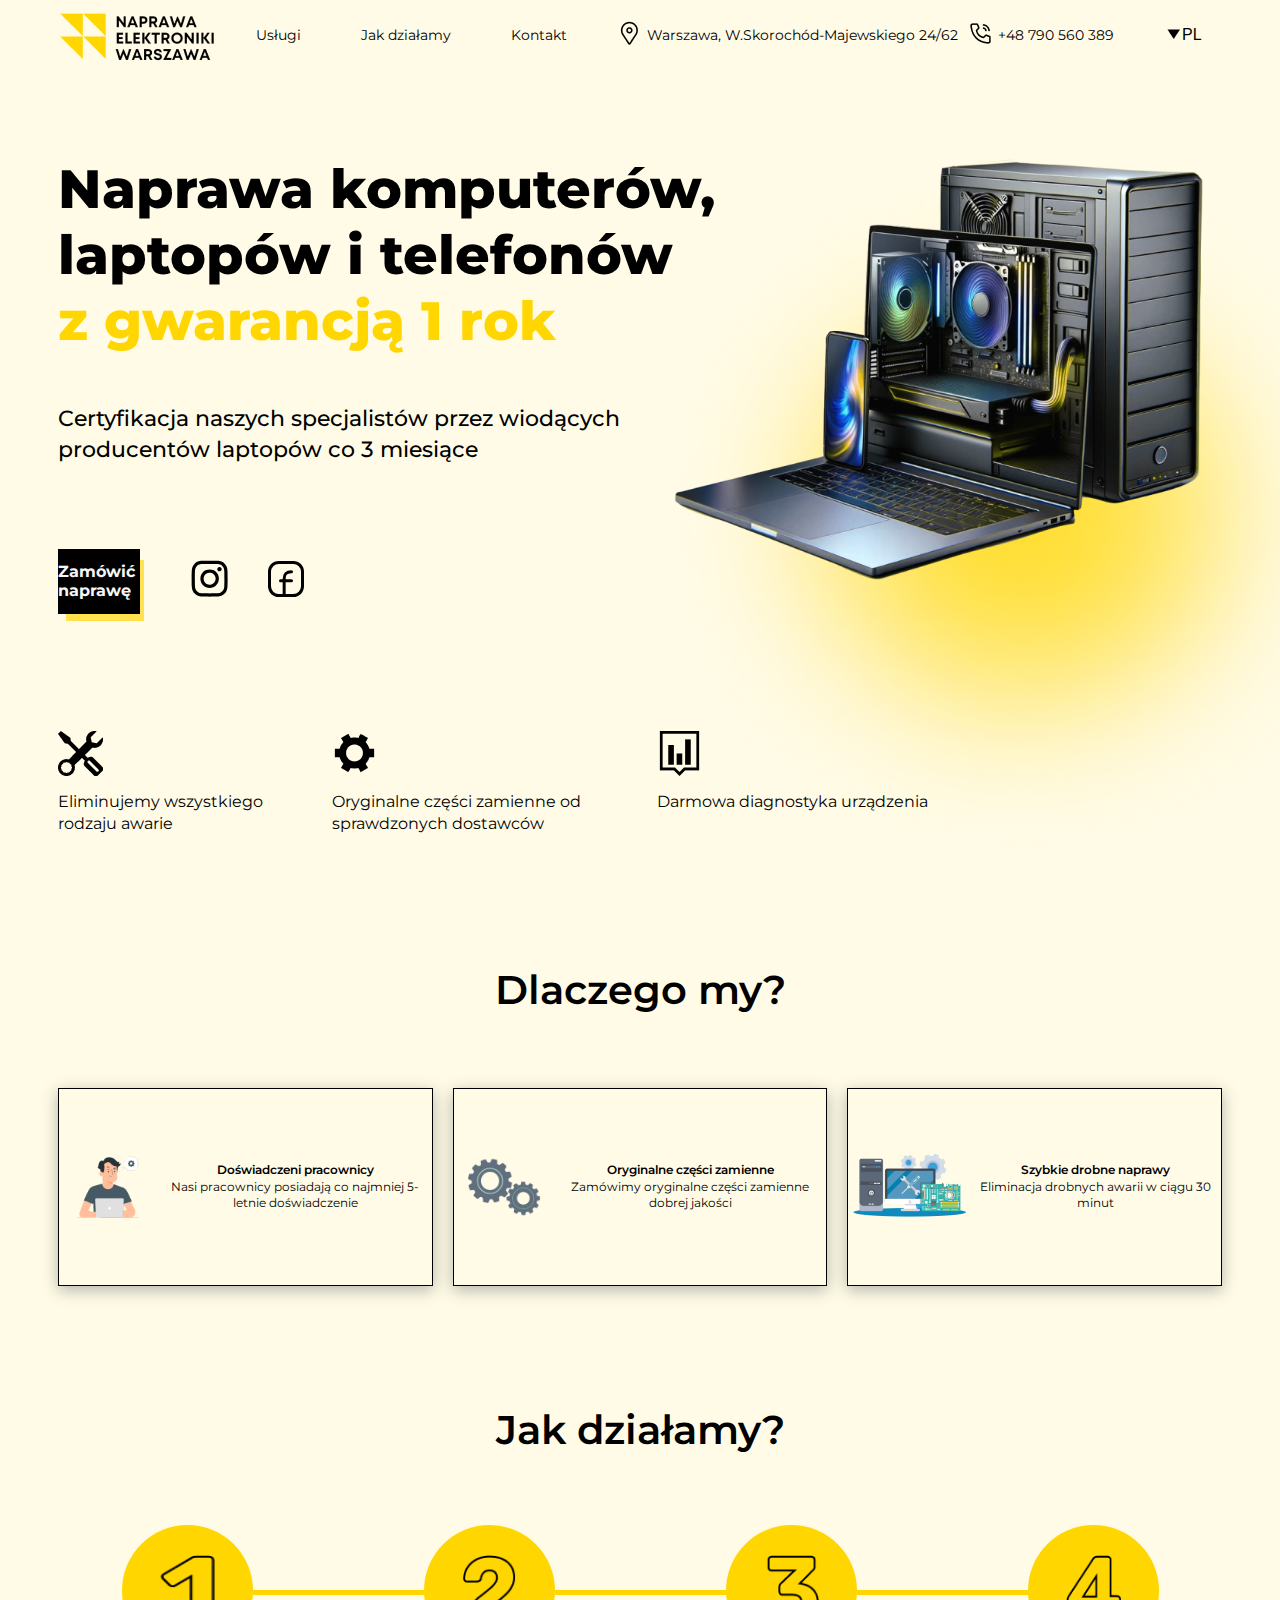
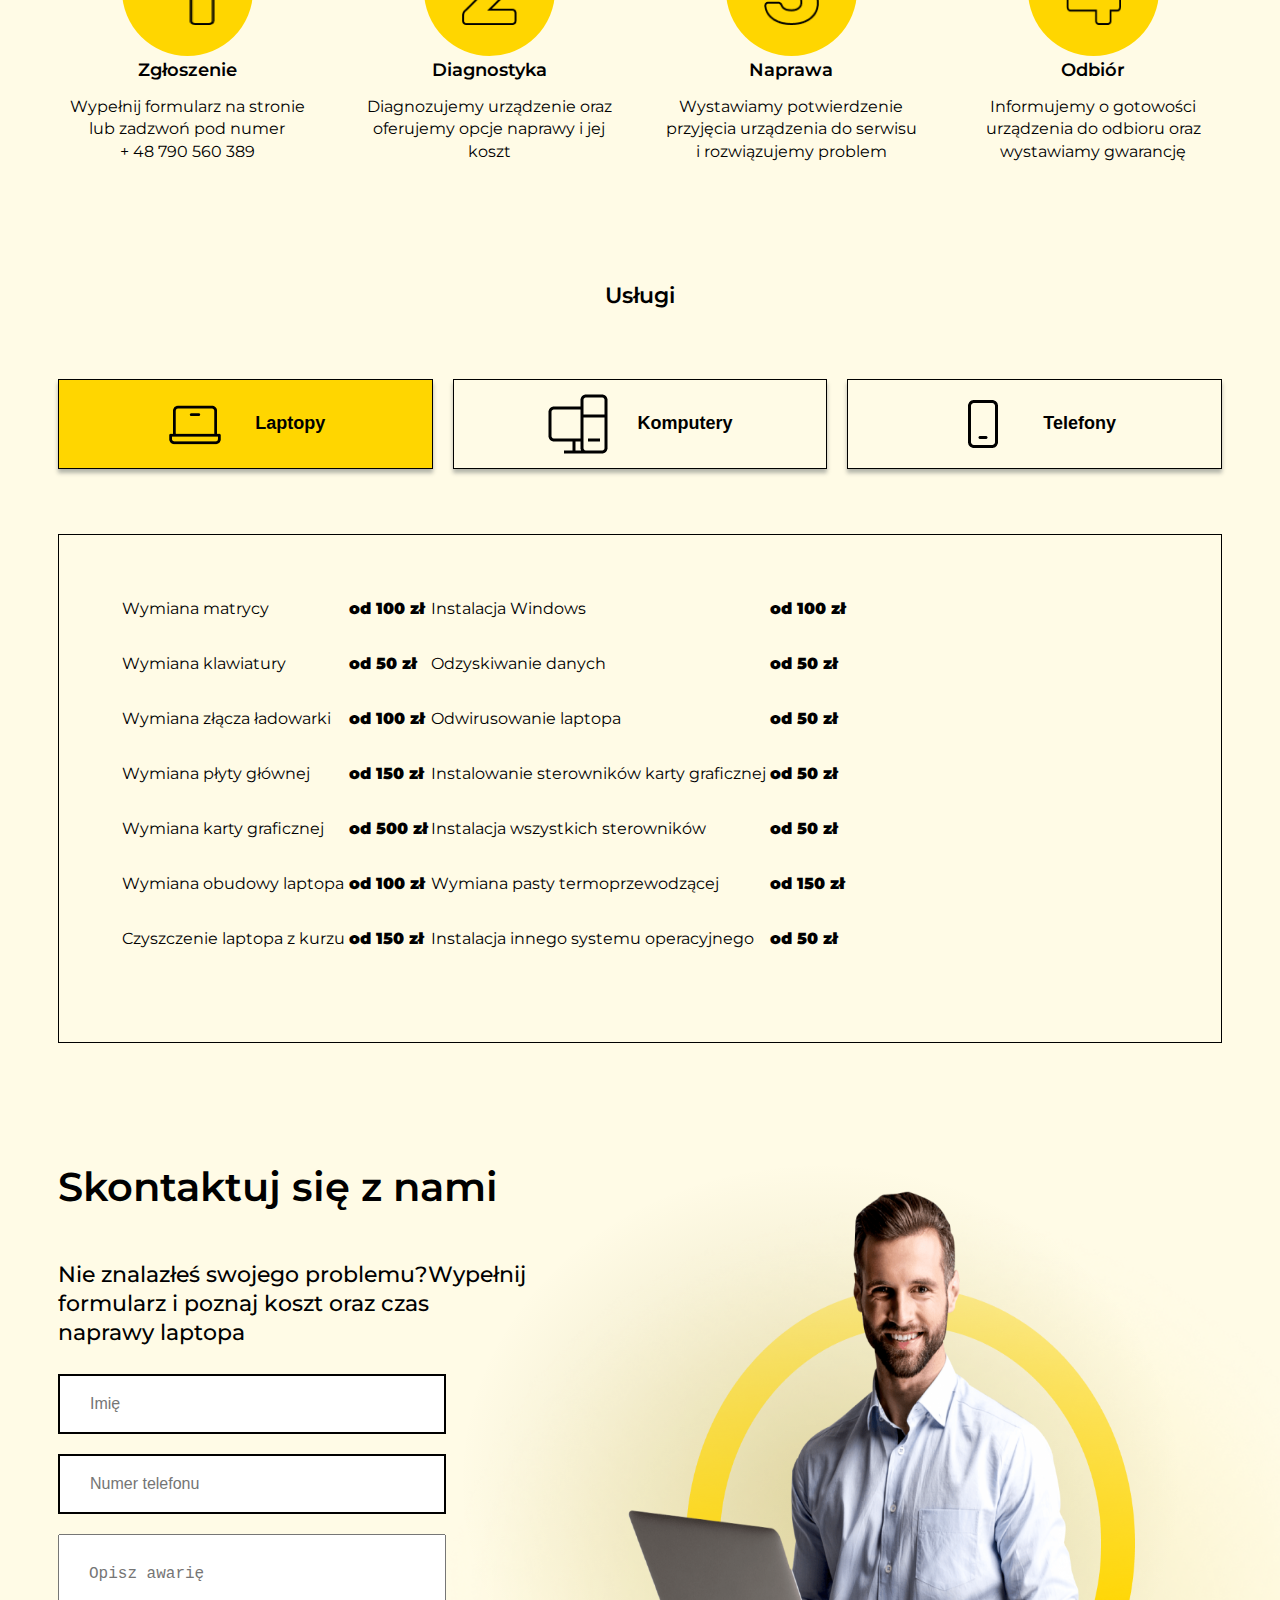
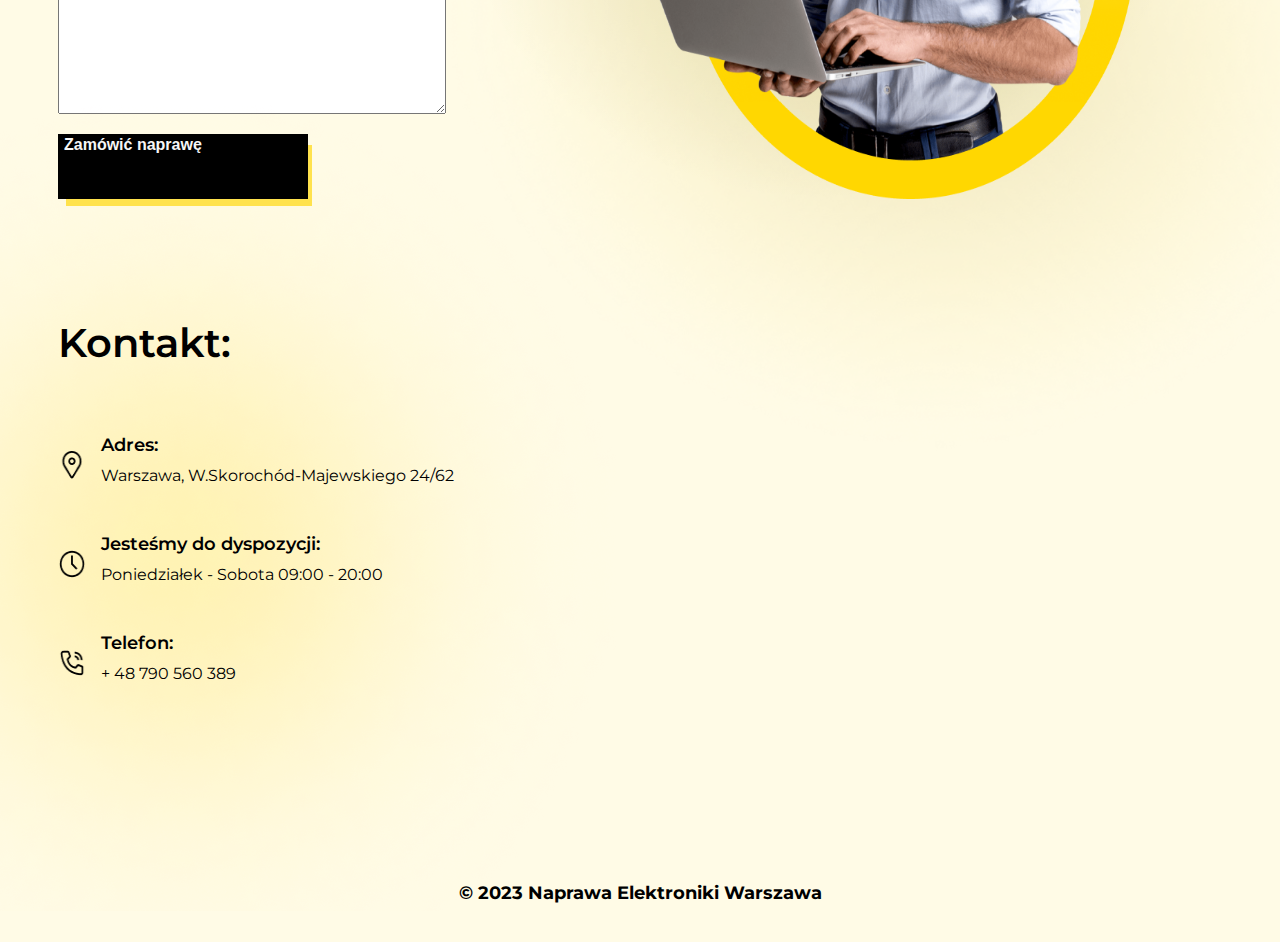
==== index.html @ 68868052 "Update" ====
<!DOCTYPE html>
<html lang="pl-PL">
  <head>
    <meta charset="UTF-8" />
    <meta http-equiv="X-UA-Compatible" content="IE=edge" />
    <meta name="viewport" content="width=device-width, initial-scale=1.0" />
    <title>Warsaw service</title>

    <link rel="preconnect" href="https://fonts.googleapis.com" />
    <link rel="preconnect" href="https://fonts.gstatic.com" crossorigin />
    <link
      href="https://fonts.googleapis.com/css2?family=Montserrat:wght@400;500;600;800&display=swap"
      rel="stylesheet"
    />

    <link
      rel="stylesheet"
      href="https://cdnjs.cloudflare.com/ajax/libs/modern-normalize/1.1.0/modern-normalize.min.css"
      integrity="sha512-wpPYUAdjBVSE4KJnH1VR1HeZfpl1ub8YT/NKx4PuQ5NmX2tKuGu6U/JRp5y+Y8XG2tV+wKQpNHVUX03MfMFn9Q=="
      crossorigin="anonymous"
      referrerpolicy="no-referrer"
    />

    <link rel="stylesheet" href="./css/main.min.css" />
  </head>
  <body class="body">
    <header class="header">
      <div class="container">
        <div class="logo">
          <img class="logo_img" src="./images/logo/logo.png" alt="Logo firmy" />
        </div>

        <nav class="menu visually-hidden">
          <ul class="nav-list">
            <li class="nav-list__item" href="#services">Usługi</li>
            <li class="nav-list__item">
              <a class="nav-lis__id nav-list__item" href="#openned"
                >Jak działamy</a
              >
            </li>
            <li class="nav-list__item">
              <a class="nav-lis__id nav-list__item" href="#openned">Kontakt</a>
            </li>
          </ul>
        </nav>
        <ul class="nav-list nav-list__gap visually-hidden">
          <li class="nav-list__item">
            <a
              class="nav-list__link"
              href="https://www.google.com/maps?q=Warszawa, W.Skorochód-Majewskiego 24/62"
              class="item-link"
              target="_blank"
            >
              <img
                class="nav-list__img"
                src="./images/images-header/icon-location.png"
                alt="Zdjęcie lokalizacji"
              />Warszawa, W.Skorochód-Majewskiego 24/62</a
            >
          </li>
          <li class="nav-list__item">
            <a
              class="nav-list__link"
              href="tel:+48 790 560 389"
              class="item-link"
            >
              <img
                class="nav-list__img"
                src="./images/images-header/icon-phone.png"
                alt="Zdjęcie wywołania"
              />+48 790 560 389</a
            >
          </li>
        </ul>
        <div class="dropdown">
          <button class="dropbtn" aria-haspopup="true" aria-expanded="false">
            <img
              class="dropbtn__arrow"
              src="./images/images-header/arrow-language-icon.png"
              alt="Strzałka dla języków"
            />
            PL
          </button>
          <div class="dropdown-content" aria-labelledby="dropbtn">
            <a
              class="dropdown-content__link"
              href="./index.html"
              hreflang="ru-RU"
              title="Zobacz wersję polską"
              >PL</a
            >

            <a
              class="dropdown-content__link"
              href="./englishLanguage.html"
              hreflang="en-US"
              title="View the English version"
              >ENG</a
            >

            <a
              class="dropdown-content__link"
              href="./ukrainianLanguage.html"
              hreflang="uk-UA"
              title="Переглянути українську версію"
              >UKR</a
            >

            <a
              class="dropdown-content__link"
              href="./russianLanguage.html"
              hreflang="ru-RU"
              title="Посмотреть русскую версию"
              >RU</a
            >
          </div>
        </div>
        <div class="burger-menu">
          <svg
            class="burger-menu__svg"
            width="22.5"
            height="20"
            viewBox="0 0 22.5 20"
            xmlns="http://www.w3.org/2000/svg"
          >
            <path
              d="M3 13h18c0.552 0 1-0.448 1-1s-0.448-1-1-1h-18c-0.552 0-1 0.448-1 1s0.448 1 1 1zM3 7h18c0.552 0 1-0.448 1-1s-0.448-1-1-1h-18c-0.552 0-1 0.448-1 1s0.448 1 1 1zM3 19h18c0.552 0 1-0.448 1-1s-0.448-1-1-1h-18c-0.552 0-1 0.448-1 1s0.448 1 1 1z"
            ></path>
          </svg>
          <div class="burger-menu__content visually-hidden">
            <ul class="burger-menu__list">
              <li class="burger-menu__item">
                <a class="burger-menu__link" href="#services">Usługi</a>
              </li>
              <li class="burger-menu__item">
                <a class="burger-menu__link" href="#openned">Jak działamy</a>
              </li>
              <li class="burger-menu__item">
                <a class="burger-menu__link" href="#openned">Kontakt</a>
              </li>
            </ul>
          </div>
        </div>
      </div>
    </header>

    <main class="main">
      <section class="section general-information">
        <div class="container information">
          <div class="bcg-mobile">
            <img
              src="./images/img-bck/yellow-mobile (2).png"
              alt="yellow block"
            />
          </div>
          <div class="title-lampot__bcg">
            <img
              class="title-lampot__img"
              src="./images/img-bck/finall-b.png"
              alt="Żółte tło"
            />
          </div>
          <div class="general__title calc">
            <h1 class="what-do-we-do">
              Naprawa komputerów, laptopów i telefonów
              <br />
              <span class="guarantee">z gwarancją 1 rok</span>
            </h1>
            <p class="our-specialists">
              Certyfikacja naszych specjalistów przez wiodących producentów
              laptopów co 3 miesiące
            </p>
            <div class="general__social">
              <a class="primary-btn primary__link">Zamówić naprawę</a>

              <ul class="social-media-list">
                <li class="social-media-list__item">
                  <a
                    href="https://www.instagram.com/naprawa_elektroniki_warszawa_/"
                    class="social-media__link"
                  >
                    <svg
                      class="social-svg__instagram"
                      width="54"
                      height="54"
                      viewBox="0 0 44 44"
                      xmlns="http://www.w3.org/2000/svg"
                    >
                      <path
                        d="M9.953 1.421c1.564-0.072 2.063-0.088 6.047-0.088s4.483 0.017 6.045 0.088c1.563 0.071 2.629 0.32 3.563 0.681 0.977 0.369 1.864 0.947 2.597 1.693 0.747 0.732 1.323 1.617 1.691 2.596 0.363 0.933 0.611 2 0.683 3.56 0.072 1.567 0.088 2.065 0.088 6.048 0 3.984-0.017 4.483-0.088 6.047-0.071 1.56-0.32 2.627-0.683 3.56-0.368 0.979-0.945 1.866-1.691 2.599-0.733 0.747-1.62 1.323-2.597 1.691-0.933 0.363-2 0.611-3.56 0.683-1.565 0.072-2.064 0.088-6.048 0.088s-4.483-0.017-6.047-0.088c-1.56-0.071-2.627-0.32-3.56-0.683-0.979-0.368-1.866-0.945-2.599-1.691-0.746-0.732-1.324-1.619-1.692-2.597-0.361-0.933-0.609-2-0.681-3.56-0.072-1.567-0.088-2.065-0.088-6.048 0-3.984 0.017-4.483 0.088-6.045s0.32-2.629 0.681-3.563c0.369-0.979 0.947-1.865 1.693-2.597 0.732-0.746 1.618-1.323 2.596-1.692 0.933-0.361 2-0.609 3.56-0.681h0.001zM21.927 4.061c-1.547-0.071-2.011-0.085-5.927-0.085s-4.38 0.015-5.927 0.085c-1.431 0.065-2.207 0.304-2.724 0.505-0.684 0.267-1.173 0.583-1.687 1.096-0.487 0.473-0.861 1.050-1.096 1.687-0.201 0.517-0.44 1.293-0.505 2.724-0.071 1.547-0.085 2.011-0.085 5.927s0.015 4.38 0.085 5.927c0.065 1.431 0.304 2.207 0.505 2.724 0.235 0.636 0.609 1.213 1.096 1.687 0.473 0.487 1.051 0.861 1.687 1.096 0.517 0.201 1.293 0.44 2.724 0.505 1.547 0.071 2.009 0.085 5.927 0.085s4.38-0.015 5.927-0.085c1.431-0.065 2.207-0.304 2.724-0.505 0.684-0.267 1.173-0.583 1.687-1.096 0.487-0.473 0.861-1.051 1.096-1.687 0.201-0.517 0.44-1.293 0.505-2.724 0.071-1.547 0.085-2.011 0.085-5.927s-0.015-4.38-0.085-5.927c-0.065-1.431-0.304-2.207-0.505-2.724-0.267-0.684-0.583-1.173-1.096-1.687-0.473-0.487-1.050-0.861-1.687-1.096-0.517-0.201-1.293-0.44-2.724-0.505zM14.127 20.521c1.046 0.436 2.211 0.494 3.296 0.166s2.022-1.022 2.652-1.965c0.63-0.942 0.913-2.074 0.801-3.202s-0.612-2.181-1.415-2.981c-0.512-0.511-1.13-0.903-1.812-1.146s-1.408-0.333-2.128-0.262c-0.72 0.071-1.415 0.301-2.036 0.673s-1.151 0.877-1.553 1.478c-0.402 0.601-0.666 1.285-0.772 2s-0.052 1.446 0.157 2.138c0.21 0.692 0.571 1.329 1.056 1.866s1.084 0.958 1.752 1.235zM10.669 10.669c0.7-0.7 1.531-1.255 2.446-1.634s1.895-0.574 2.885-0.574 1.97 0.195 2.885 0.574c0.915 0.379 1.746 0.934 2.446 1.634s1.255 1.531 1.634 2.446 0.574 1.895 0.574 2.885c0 0.99-0.195 1.97-0.574 2.885s-0.934 1.746-1.634 2.446c-1.414 1.414-3.331 2.208-5.331 2.208s-3.917-0.794-5.331-2.208c-1.414-1.414-2.208-3.331-2.208-5.331s0.794-3.917 2.208-5.331zM25.211 9.584c0.173-0.164 0.312-0.36 0.408-0.579s0.147-0.454 0.151-0.692c0.004-0.238-0.041-0.475-0.131-0.696s-0.223-0.422-0.391-0.59c-0.169-0.169-0.369-0.302-0.59-0.391s-0.458-0.134-0.696-0.131c-0.238 0.003-0.474 0.055-0.692 0.151s-0.415 0.235-0.579 0.408c-0.318 0.337-0.492 0.785-0.486 1.249s0.194 0.907 0.522 1.234c0.328 0.328 0.771 0.515 1.235 0.522s0.912-0.168 1.249-0.486z"
                      ></path>
                    </svg>
                  </a>
                </li>

                <li class="social-media-list__item">
                  <a
                    href="https://www.facebook.com/newarszawa/"
                    class="social-media__link"
                  >
                    <svg
                      class="social__svg"
                      width="44"
                      height="44"
                      viewBox="0 0 44 44"
                      fill="none"
                      xmlns="http://www.w3.org/2000/svg"
                    >
                      <path
                        d="M38.5 14.6667V29.3333C38.5 31.7645 37.5342 34.0961 35.8151 35.8151C34.0961 37.5342 31.7645 38.5 29.3333 38.5H14.6667C12.2355 38.5 9.90394 37.5342 8.18485 35.8151C6.46577 34.0961 5.5 31.7645 5.5 29.3333V14.6667C5.5 12.2355 6.46577 9.90394 8.18485 8.18485C9.90394 6.46577 12.2355 5.5 14.6667 5.5H29.3333C31.7645 5.5 34.0961 6.46577 35.8151 8.18485C37.5342 9.90394 38.5 12.2355 38.5 14.6667Z"
                        stroke="black"
                        stroke-width="3"
                        stroke-linecap="round"
                        stroke-linejoin="round"
                      />
                      <path
                        d="M20.1667 38.5V22C20.1667 17.9887 21.0833 14.6667 27.5 14.6667M16.5 23.8333H27.5"
                        stroke="black"
                        stroke-width="3"
                        stroke-linecap="round"
                        stroke-linejoin="round"
                      />
                    </svg>
                  </a>
                </li>
              </ul>
            </div>
          </div>
          <div class="title-mobile">
            <img
              class="title-laptop__mobile"
              src="./images/img-bck/nout-mobile.png"
              alt="Laptop na stronie głównej"
            />
          </div>
          <div class="title-laptop calc">
            <div class="title-laptop__img">
              <img
                class="title-laptop"
                src="./images/img-bck/nout_final.png"
                alt="Laptop na stronie głównej"
              />
            </div>
          </div>
        </div>
      </section>

      <section class="section">
        <div class="info info-mobile container">
          <ul class="info__list">
            <li class="info__item">
              <div>
                <img
                  class="info__img"
                  src="./images/img-data/location .png"
                  alt="Zdjęcie punktu lokalizacji"
                />
              </div>
              <div class="info__item__margin">
                <h3 class="info__title">Adres:</h3>
                <p class="info__text">
                  Warszawa, W.Skorochód-Majewskiego 24/62
                </p>
              </div>
            </li>
            <li class="info__item">
              <div>
                <img
                  class="info__img"
                  src="./images/img-data/time-icon.png"
                  alt="Obraz godzin"
                />
              </div>
              <div class="info__item__margin">
                <h3 class="info__title">Jesteśmy do dyspozycji:</h3>
                <p class="info__text">Poniedziałek - Sobota 09:00 - 20:00</p>
              </div>
            </li>
            <li class="info__item">
              <div>
                <img
                  class="info__img"
                  src="./images/img-data/phone .png"
                  alt="Zdjęcie połączenia"
                />
              </div>
              <div class="info__item__margin">
                <h3 class="info__title">Telefon:</h3>
                <p class="info__text">+ 48 790 560 389</p>
              </div>
            </li>
          </ul>
        </div>
      </section>

      <section class="section">
        <div class="container">
          <ul class="that-we-provide" id="services">
            <li
              class="that-we-provide__list that-we-provide__list_margin that-we-provide__list_mb"
            >
              <img
                class="that-we-provide__img"
                src="./images/benefits/bi_tools.png"
                alt="Картинка ремонта"
              />
              Eliminujemy wszystkiego rodzaju awarie
            </li>
            <li class="that-we-provide__list that-we-provide__list_mb">
              <img
                class="that-we-provide__img"
                src="./images/benefits/ep_tools.png"
                alt="Zdjęcie przekładni"
              />
              Oryginalne części zamienne od sprawdzonych dostawców
            </li>
            <li class="that-we-provide__list">
              <img
                class="that-we-provide__img"
                src="./images/benefits/diagnosis-icon.png"
                alt="Obraz diagnostyczny"
              />
              Darmowa diagnostyka urządzenia
            </li>
          </ul>
        </div>
      </section>

      <section class="features section">
        <div class="container features-box">
          <h2 class="features__title">Dlaczego my?</h2>
          <ul class="features-list">
            <li class="features-list__item">
              <img
                src="./images/features/man-icon.png"
                alt="Doświadczeni pracownicy"
                class="features-list__img"
              />
              <div>
                <h3 class="features-list__title">Doświadczeni pracownicy</h3>
                <p class="features-list__text">
                  Nasi pracownicy posiadają co najmniej 5-letnie doświadczenie
                </p>
              </div>
            </li>
            <li class="features-list__item">
              <img
                src="./images/features/detail.png"
                alt="Oryginalne części zamienne"
                class="features-list__img"
              />
              <div>
                <h3 class="features-list__title">Oryginalne części zamienne</h3>
                <p class="features-list__text">
                  Zamówimy oryginalne części zamienne dobrej jakości
                </p>
              </div>
            </li>
            <li class="features-list__item">
              <img
                src="./images/features/computer.png"
                alt="Szybkie drobne naprawy"
                class="features-list__img features-list__item_upgrade"
              />
              <div>
                <h3 class="features-list__title">Szybkie drobne naprawy</h3>
                <p class="features-list__text">
                  Eliminacja drobnych awarii w ciągu 30 minut
                </p>
              </div>
            </li>
          </ul>
        </div>
      </section>

      <section class="how-we-work section">
        <div class="container how-we-work_width">
          <h2 class="how-we-work__job">Jak działamy?</h2>
          <ul class="how-we-work__list">
            <li class="how-we-work__item">
              <div class="circle">
                <img
                  class="circle__number"
                  src="./images/processChain/1.png"
                  alt="Numer jeden"
                />
                <div class="bar"></div>
              </div>
              <div class="how-we-work__information">
                <h3 class="how-we-work__title">Zgłoszenie</h3>
                <p class="how-we-work__text">
                  Wypełnij formularz na stronie lub zadzwoń pod numer
                  <br />+ 48 790 560 389
                </p>
              </div>
            </li>
            <li class="how-we-work__item">
              <div class="circle">
                <img
                  class="circle__number"
                  src="./images/processChain/2.png"
                  alt="Numer dwa"
                />
                <div class="bar"></div>
              </div>
              <div class="how-we-work__information">
                <h3 class="how-we-work__title">Diagnostyka</h3>
                <p class="how-we-work__text">
                  Diagnozujemy urządzenie oraz oferujemy opcje naprawy i jej
                  koszt
                </p>
              </div>
            </li>
            <li class="how-we-work__item">
              <div class="circle">
                <img
                  class="circle__number"
                  src="./images/processChain/3.png"
                  alt="Numer trzy"
                />
                <div class="bar"></div>
              </div>
              <div class="how-we-work__information">
                <h3 class="how-we-work__title">Naprawa</h3>
                <p class="how-we-work__text">
                  Wystawiamy potwierdzenie przyjęcia urządzenia do serwisu i
                  rozwiązujemy problem
                </p>
              </div>
            </li>
            <li class="how-we-work__item">
              <div class="circle">
                <img
                  class="circle__number"
                  src="./images/processChain/4.png"
                  alt="Numer cztery"
                />
              </div>

              <div class="how-we-work__information">
                <h3 class="how-we-work__title">Odbiór</h3>
                <p class="how-we-work__text">
                  Informujemy o gotowości urządzenia do odbioru oraz wystawiamy
                  gwarancję
                </p>
              </div>
            </li>
          </ul>
        </div>
      </section>

      <section class="price-list section">
        <div class="container shadow">
          <h2 class="price__title">Usługi</h2>
          <div class="button__list" id="button">
            <button
              class="price__btn price__btn_boxShadow"
              data-category="laptop"
            >
              <img
                class="btn__img"
                src="./images/price-img/laptop-icon.png"
                alt="Laptop"
              />
              Laptopy
            </button>
            <button
              class="price__btn price__btn_boxShadow"
              data-category="computer"
            >
              <img
                class="btn__img"
                src="./images/price-img/computer-icon.png"
                alt="Komputer"
              />
              Komputery
            </button>
            <button
              class="price__btn price__btn_boxShadow"
              data-category="phone"
            >
              <img
                class="btn__img"
                src="./images/price-img/phone-icon.png"
                alt="Telefon"
              />
              Telefony
            </button>
          </div>

          <div class="laptop prices visually-hidden">
            <button class="mobile-btn">Laptopy</button>
            <table class="price__table">
              <tr class="price__list">
                <td class="price__item">Wymiana matrycy</td>
                <td class="price__item price__item_bold">od 100 zł</td>
                <td class="price__item">Instalacja Windows</td>
                <td class="price__item price__item_bold">od 100 zł</td>
              </tr>
              <tr class="price__list">
                <td class="price__item">Wymiana klawiatury</td>
                <td class="price__item price__item_bold">od 50 zł</td>
                <td class="price__item">Odzyskiwanie danych</td>
                <td class="price__item price__item_bold">od 50 zł</td>
              </tr>
              <tr class="price__list">
                <td class="price__item">Wymiana złącza ładowarki</td>
                <td class="price__item price__item_bold">od 100 zł</td>
                <td class="price__item">Odwirusowanie laptopa</td>
                <td class="price__item price__item_bold">od 50 zł</td>
              </tr>
              <tr class="price__list">
                <td class="price__item">Wymiana płyty głównej</td>
                <td class="price__item price__item_bold">od 150 zł</td>
                <td class="price__item">
                  Instalowanie sterowników karty graficznej
                </td>
                <td class="price__item price__item_bold">od 50 zł</td>
              </tr>
              <tr class="price__list">
                <td class="price__item">Wymiana karty graficznej</td>
                <td class="price__item price__item_bold">od 500 zł</td>
                <td class="price__item">Instalacja wszystkich sterowników</td>
                <td class="price__item price__item_bold">od 50 zł</td>
              </tr>
              <tr class="price__list">
                <td class="price__item">Wymiana obudowy laptopa</td>
                <td class="price__item price__item_bold">od 100 zł</td>
                <td class="price__item">Wymiana pasty termoprzewodzącej</td>
                <td class="price__item price__item_bold">od 150 zł</td>
              </tr>
              <tr class="price__list">
                <td class="price__item price__item_upgrade">
                  Czyszczenie laptopa z kurzu
                </td>
                <td class="price__item price__item_bold price__item_upgrade">
                  od 150 zł
                </td>
                <td class="price__item price__item_upgrade">
                  Instalacja innego systemu operacyjnego
                </td>
                <td class="price__item price__item_bold price__item_upgrade">
                  od 50 zł
                </td>
              </tr>
            </table>
            <!--  -->
            <table class="price-table__mobile">
              <tr class="price-list__mobile">
                <td class="price__item">Wymiana matrycy</td>
                <td class="price__item price__item_bold" colspan="2">
                  od 100 zł
                </td>
              </tr>
              <tr class="price-list__mobile">
                <td class="price__item">Instalacja Windows</td>
                <td class="price__item price__item_bold" colspan="2">
                  od 100 zł
                </td>
              </tr>
              <tr class="price-list__mobile">
                <td class="price__item">Wymiana klawiatury</td>
                <td class="price__item price__item_bold" colspan="2">
                  od 50 zł
                </td>
              </tr>
              <tr class="price-list__mobile">
                <td class="price__item">Odzyskiwanie danych</td>
                <td class="price__item price__item_bold" colspan="2">
                  od 50 zł
                </td>
              </tr>
              <tr class="price-list__mobile">
                <td class="price__item">Wymiana złącza ładowarki</td>
                <td class="price__item price__item_bold" colspan="2">
                  od 100 zł
                </td>
              </tr>
              <tr class="price-list__mobile">
                <td class="price__item">Odwirusowanie laptopa</td>
                <td class="price__item price__item_bold" colspan="2">
                  od 50 zł
                </td>
              </tr>
              <tr class="price-list__mobile">
                <td class="price__item">Wymiana płyty głównej</td>
                <td class="price__item price__item_bold" colspan="2">
                  od 150 zł
                </td>
              </tr>
              <tr class="price-list__mobile">
                <td class="price__item">
                  Instalowanie sterowników karty graficznej
                </td>
                <td class="price__item price__item_bold" colspan="2">
                  od 50 zł
                </td>
              </tr>
              <tr class="price-list__mobile">
                <td class="price__item">Wymiana karty graficznej</td>
                <td class="price__item price__item_bold" colspan="2">
                  od 500 zł
                </td>
              </tr>
              <tr class="price-list__mobile">
                <td class="price__item">Instalacja wszystkich sterowników</td>
                <td class="price__item price__item_bold" colspan="2">
                  od 50 zł
                </td>
              </tr>
              <tr class="price-list__mobile">
                <td class="price__item">Wymiana obudowy laptopa</td>
                <td class="price__item price__item_bold" colspan="2">
                  od 100 zł
                </td>
              </tr>
              <tr class="price-list__mobile">
                <td class="price__item price__item_upgrade">
                  Czyszczenie laptopa z kurzu
                </td>
                <td
                  class="price__item price__item_bold price__item_upgrade"
                  colspan="2"
                >
                  od 150 zł
                </td>
              </tr>
              <tr class="price-list__mobile">
                <td class="price__item price__item_upgrade">
                  Instalacja innego systemu operacyjnego
                </td>
                <td
                  class="price__item price__item_bold price__item_upgrade"
                  colspan="2"
                >
                  od 50 zł
                </td>
              </tr>
            </table>
          </div>

          <div class="computer prices visually-hidden">
            <button class="mobile-btn">Komputery</button>
            <table class="price__table">
              <tr class="price__list">
                <td class="price__item">Czyszczenie układu chłodzenia</td>
                <td class="price__item price__item_bold">od 200 zł</td>
                <td class="price__item">Wymiana napędu DVD</td>
                <td class="price__item price__item_bold">
                  od 150 zł + cena napędu
                </td>
              </tr>
              <tr class="price__list">
                <td class="price__item">
                  Instalacja systemu Windows <br />
                  i oprogramowania
                </td>
                <td class="price__item price__item_bold">od 150 zł</td>
                <td class="price__item">
                  Wymiana karty graficznej + <br />
                  konfiguracja + testy
                </td>
                <td class="price__item price__item_bold">
                  od 150 zł + cena karty graficznej
                </td>
              </tr>
              <tr class="price__list">
                <td class="price__item">
                  Odwirusowanie komputera stacjonarnego
                </td>
                <td class="price__item price__item_bold">od 50 zł</td>
                <td class="price__item">Wymiana zasilacza</td>
                <td class="price__item price__item_bold">
                  od 150 zł + cena zasilacza
                </td>
              </tr>
              <tr class="price__list">
                <td class="price__item">
                  Wymiana dysku twardego <br />
                  na nowy <br />
                  (HDD 1TB / SSD 240GB) <br />
                  + system + oprogramowanie + kopia danych
                </td>
                <td class="price__item price__item_bold">od 350 zł</td>
                <td class="price__item">
                  Wymiana płyty głównej <br />
                  (wliczone nowe <br />
                  pasty termoprzewodzące)
                </td>
                <td class="price__item price__item_bold">
                  od 200 zł + cena płyty głównej
                </td>
              </tr>
              <tr class="price__list">
                <td class="price__item price__item_upgrade">
                  Składanie komputerów stacjonarnych PC
                </td>
                <td class="price__item price__item_bold price__item_upgrade">
                  od 100 zł
                </td>
                <td class="price__item price__item_upgrade">
                  Wgranie/aktualizacja BIOSU <br />
                  programatorem
                </td>
                <td class="price__item price__item_bold price__item_upgrade">
                  od 150 zł
                </td>
              </tr>
            </table>

            <!--  -->

            <table class="price-table__mobile">
              <tr class="price-list__mobile">
                <td class="price__item">Czyszczenie układu chłodzenia</td>
                <td class="price__item price__item_bold">od 200 zł</td>
              </tr>
              <tr class="price-list__mobile">
                <td class="price__item">Wymiana napędu DVD</td>
                <td class="price__item price__item_bold">
                  od 150 zł + cena napędu
                </td>
              </tr>
              <tr class="price-list__mobile">
                <td class="price__item">
                  Instalacja systemu Windows <br />
                  i oprogramowania
                </td>
                <td class="price__item price__item_bold">od 150 zł</td>
              </tr>
              <tr class="price-list__mobile">
                <td class="price__item">
                  Wymiana karty graficznej + <br />
                  konfiguracja + testy
                </td>
                <td class="price__item price__item_bold">
                  od 150 zł + cena karty graficznej
                </td>
              </tr>
              <tr class="price-list__mobile">
                <td class="price__item">
                  Odwirusowanie komputera stacjonarnego
                </td>
                <td class="price__item price__item_bold">od 50 zł</td>
              </tr>
              <tr class="price-list__mobile">
                <td class="price__item">Wymiana zasilacza</td>
                <td class="price__item price__item_bold">
                  od 150 zł + cena zasilacza
                </td>
              </tr>
              <tr class="price-list__mobile">
                <td class="price__item">
                  Wymiana dysku twardego <br />
                  на новий <br />
                  (HDD 1TB / SSD 240GB) <br />
                  + система + програмне забезпечення + резервне копіювання даних
                </td>
                <td class="price__item price__item_bold">od 350 zł</td>
              </tr>
              <tr class="price-list__mobile">
                <td class="price__item">
                  Wymiana плати головної <br />
                  (включено нова <br />
                  паста термопровідна)
                </td>
                <td class="price__item price__item_bold">
                  od 200 zł + cena плати головної
                </td>
              </tr>
              <tr class="price-list__mobile">
                <td class="price__item price__item_upgrade">
                  Складання комп'ютерів стаціонарних PC
                </td>
                <td class="price__item price__item_bold price__item_upgrade">
                  od 100 zł
                </td>
              </tr>
              <tr class="price-list__mobile">
                <td class="price__item price__item_upgrade">
                  Завантаження / оновлення BIOS <br />
                  програматором
                </td>
                <td class="price__item price__item_bold price__item_upgrade">
                  od 150 zł
                </td>
              </tr>
            </table>
          </div>

          <div class="phone prices visually-hidden">
            <button class="mobile-btn">Telefony</button>
            <table class="phone-price__table">
              <tr class="price__list">
                <td class="price__item">Naprawa oprogramowania w telefonie</td>
                <td class="price__item price__item_bold">od 90 zł</td>
              </tr>
              <tr class="price__list">
                <td class="price__item">Naprawa telefonu po zalaniu</td>
                <td class="price__item price__item_bold">
                  od 150 zł + koszt części
                </td>
              </tr>
              <tr class="price__list">
                <td class="price__item">
                  Odzyskiwanie danych z zalanego telefonu
                </td>
                <td class="price__item price__item_bold">od 200 zł</td>
              </tr>
              <tr class="price__list">
                <td class="price__item">
                  Usunięcie blokady FRP „konto google” w telefonie
                </td>
                <td class="price__item price__item_bold">od 150 zł</td>
              </tr>
              <tr class="price__list">
                <td class="price__item">
                  Wymiana złącza ładowania w telefonie
                </td>
                <td class="price__item price__item_bold">od 150 zł</td>
              </tr>
              <tr class="price__list">
                <td class="price__item price__item_upgrade">
                  Rozbity ekran w telefonie
                </td>
                <td class="price__item price__item_bold price__item_upgrade">
                  od 150 zł + cena wyświetlacza
                </td>
              </tr>
            </table>
          </div>

          <table class="price-table__mobile">
            <tr class="price-list__mobile">
              <td class="price__item">Naprawa oprogramowania w telefonie</td>
              <td class="price__item price__item_bold">od 90 zł</td>
            </tr>
            <tr class="price__list">
              <td class="price__item">Naprawa telefonu po zalaniu</td>
              <td class="price__item price__item_bold">
                od 150 zł + koszt części
              </td>
            </tr>
            <tr class="price__list">
              <td class="price__item">
                Odzyskiwanie danych z zalanego telefonu
              </td>
              <td class="price__item price__item_bold">od 200 zł</td>
            </tr>
            <tr class="price__list">
              <td class="price__item">
                Usunięcie blokady FRP „konto google” w telefonie
              </td>
              <td class="price__item price__item_bold">od 150 zł</td>
            </tr>
            <tr class="price__list">
              <td class="price__item">Wymiana złącza ładowania w telefonie</td>
              <td class="price__item price__item_bold">od 150 zł</td>
            </tr>
            <tr class="price__list">
              <td class="price__item price__item_upgrade">
                Rozbity ekran w telefonie
              </td>
              <td class="price__item price__item_bold price__item_upgrade">
                od 150 zł + cena wyświetlacza
              </td>
            </tr>
          </table>
        </div>
      </section>

      <section class="contsct-us section">
        <div class="container contacts">
          <div class="contacts-us-form" id="submit">
            <h2 class="contacts__title">Skontaktuj się z nami</h2>
            <p class="contacts__text">
              Nie znalazłeś swojego problemu?Wypełnij formularz i poznaj koszt
              oraz czas naprawy laptopa
            </p>
            <form
              id="myForm"
              class="form"
              action="https://formspree.io/f/xyyqqkdd"
              method="POST"
            >
              <input
                class="form__size"
                type="text"
                id="name"
                name="name"
                placeholder="Imię"
                required
              />
              <input
                class="form__size"
                type="text"
                id="phone"
                name="phone"
                placeholder="Numer telefonu"
                required
              />
              <textarea
                class="form__size_textarea"
                id="description"
                name="description"
                placeholder="Opisz awarię"
                required
              ></textarea>
              <button class="primary-btn primary-btn_upgrade" type="submit">
                Zamówić naprawę
              </button>
            </form>
          </div>
          <div class="image-container">
            <img
              class="image__bcg"
              src="./images/img-bck/eclipse.png"
              alt="Żółte tło"
            />
            <img
              class="image__people"
              src="./images/img-contacts/image-man.png"
              alt="Mężczyzna z laptopem"
            />
          </div>
        </div>
      </section>

      <section class="section">
        <div class="info info-mobile container">
          <ul class="info__list">
            <li class="info__item">
              <div>
                <img
                  class="info__img"
                  src="./images/img-data/location .png"
                  alt="Zdjęcie punktu lokalizacji"
                />
              </div>
              <div class="info__item__margin">
                <h3 class="info__title">Adres:</h3>
                <p class="info__text">
                  Warszawa, W.Skorochód-Majewskiego 24/62
                </p>
              </div>
            </li>
            <li class="info__item">
              <div>
                <img
                  class="info__img"
                  src="./images/img-data/time-icon.png"
                  alt="Obraz godzin"
                />
              </div>
              <div class="info__item__margin">
                <h3 class="info__title">Jesteśmy do dyspozycji:</h3>
                <p class="info__text">Poniedziałek - Sobota 09:00 - 20:00</p>
              </div>
            </li>
            <li class="info__item">
              <div>
                <img
                  class="info__img"
                  src="./images/img-data/phone .png"
                  alt="Zdjęcie połączenia"
                />
              </div>
              <div class="info__item__margin">
                <h3 class="info__title">Telefon:</h3>
                <p class="info__text">+ 48 790 560 389</p>
              </div>
            </li>
          </ul>
          <div class="social-mobile">
            <h3 class="social-mobile__title">
              Można nas znaleźć także na portalach społecznościowych:
            </h3>
            <div class="container-link">
              <a
                target="_blank"
                href="https://www.instagram.com/naprawa_elektroniki_warszawa_/"
              >
                <img
                  src="./images/mobile-social/insta-mobile.png"
                  alt=" Zdjęcie Instagrama"
                />
              </a>
              <a target="_blank" href="https://www.facebook.com/newarszawa/">
                <img
                  src="./images/mobile-social/fb-mobile.png"
                  alt="Zdjęcie Facebooka"
                />
              </a>
            </div>
          </div>
        </div>
        <div class="map-mobile">
          <iframe
            src="https://www.google.com/maps/embed?pb=!1m18!1m12!1m3!1d2445.125584892895!2d20.96974237699663!3d52.20476525952034!2m3!1f0!2f0!3f0!3m2!1i1024!2i768!4f13.1!3m3!1m2!1s0x471eccb215b86f27%3A0x39a69a06d7680082!2sWalentego%20Majewskiego%20Skoroch%C3%B3d%2024%2C%2002-104%20Warszawa!5e0!3m2!1spl!2spl!4v1701016688347!5m2!1spl!2spl"
            width="280"
            height="200"
            style="border: 0"
            allowfullscreen=""
            loading="lazy"
            referrerpolicy="no-referrer-when-downgrade"
          ></iframe>
        </div>
      </section>

      <section class="section section-mobile">
        <div class="container">
          <div id="openned" class="data">
            <div class="info-bcg">
              <img
                class="info-bcg__img"
                src="./images/img-bck/elipse-bg-contacts (2).png"
                alt="Żółte tło"
              />
            </div>
            <div class="info">
              <h2 class="data__title">Kontakt:</h2>
              <ul class="info__list">
                <li class="info__item">
                  <div>
                    <img
                      class="info__img"
                      src="./images/img-data/location .png"
                      alt="Zdjęcie punktu lokalizacji"
                    />
                  </div>
                  <div class="info__item__margin">
                    <h3 class="info__title">Adres:</h3>
                    <p class="info__text">
                      Warszawa, W.Skorochód-Majewskiego 24/62
                    </p>
                  </div>
                </li>
                <li class="info__item">
                  <div>
                    <img
                      class="info__img"
                      src="./images/img-data/time-icon.png"
                      alt="Obraz godzin"
                    />
                  </div>
                  <div class="info__item__margin">
                    <h3 class="info__title">Jesteśmy do dyspozycji:</h3>
                    <p class="info__text">
                      Poniedziałek - Sobota 09:00 - 20:00
                    </p>
                  </div>
                </li>
                <li class="info__item">
                  <div>
                    <img
                      class="info__img"
                      src="./images/img-data/phone .png"
                      alt="Zdjęcie połączenia"
                    />
                  </div>
                  <div class="info__item__margin">
                    <h3 class="info__title">Telefon:</h3>
                    <p class="info__text">+ 48 790 560 389</p>
                  </div>
                </li>
              </ul>
            </div>
            <div class="map">
              <iframe
                src="https://www.google.com/maps/embed?pb=!1m18!1m12!1m3!1d2445.123491663145!2d20.972224600000004!3d52.20480329999999!2m3!1f0!2f0!3f0!3m2!1i1024!2i768!4f13.1!3m3!1m2!1s0x471eccb215b86f27%3A0xd67c7426e9e5d2c!2sWalentego%20Majewskiego%20Skoroch%C3%B3d%2024%2F62%2C%2002-104%20Warszawa!5e0!3m2!1spl!2spl!4v1700944695881!5m2!1spl!2spl"
                width="778"
                height="443"
                style="border: 0"
                allowfullscreen=""
                loading="lazy"
                referrerpolicy="no-referrer-when-downgrade"
              ></iframe>
            </div>
          </div>
        </div>
      </section>
    </main>

    <footer>
      <h2 class="footer__title">© 2023 Naprawa Elektroniki Warszawa</h2>
    </footer>

    <script src="./js/buttonPrice.js"></script>
    <script>
      document
        .querySelector(".social__svg")
        .addEventListener("mouseover", function () {
          this.querySelectorAll("path").forEach(function (path) {
            path.style.stroke = "rgba(255, 214, 0, 1)";
          });
        });

      document
        .querySelector(".social__svg")
        .addEventListener("mouseout", function () {
          this.querySelectorAll("path").forEach(function (path) {
            path.style.stroke = "black";
          });
        });
    </script>

    <script>
      document
        .querySelector(".social-svg__instagram")
        .addEventListener("mouseover", function () {
          this.querySelectorAll("path").forEach(function (path) {
            path.style.fill = "rgba(255, 214, 0, 1)";
          });
        });

      document
        .querySelector(".social-svg__instagram")
        .addEventListener("mouseout", function () {
          this.querySelectorAll("path").forEach(function (path) {
            path.style.fill = "black";
          });
        });
    </script>
    <script>
      (() => {
        const refs = {
          burgerMenuButton: document.querySelector(".burger-menu__svg"),
          menu: document.querySelector(".burger-menu__content"),
        };

        refs.burgerMenuButton.addEventListener("click", toggleMenu);
        document.addEventListener("click", closeMenuOnClickOutside);

        function toggleMenu(event) {
          event.stopPropagation(); // Зупиняємо поширення події, щоб клік на кнопці не вважався кліком поза меню
          refs.menu.classList.toggle("visually-hidden");
        }

        function closeMenuOnClickOutside(event) {
          const withinBoundaries =
            event.composedPath().includes(refs.menu) ||
            event.composedPath().includes(refs.burgerMenuButton);

          if (!withinBoundaries) {
            refs.menu.classList.add("visually-hidden");
          }
        }
      })();
    </script>
  </body>
</html>
---- css/main.min.css ----
.visually-hidden{position:absolute;width:1px;height:1px;margin:-1px;border:0;padding:0;white-space:nowrap;-webkit-clip-path:inset(100%);clip-path:inset(100%);clip:rect(0 0 0 0);overflow:hidden}.info__item,.how-we-work__list,.that-we-provide,.social-media-list__item{list-style:none}.primary__link,.nav-list__link,.nav-lis__id,.item-link{text-decoration:none}*,*::before,*::after{-webkit-box-sizing:border-box;box-sizing:border-box}body{font-family:"Montserrat",sans-serif;background-color:#fffbe6;color:#000;font-size:16px}p,h1,h2,h3,h4,h5,h6{margin:0}ul{padding-left:0;margin:0}img{display:block;max-width:100%}.container{width:100%;padding-left:20px;padding-right:20px}@media screen and (min-width: 1px){.container--display{display:block}}@media screen and (min-width: 320px){.container{width:320px}}@media screen and (min-width: 1200px){.container{width:1204px;margin-left:auto;margin-right:auto}}@media screen and (min-width: 1800px){.container{padding-left:100px;padding-right:100px;width:1800px}}.header{position:fixed;z-index:1000;background-color:#fffbe6}@media screen and (min-width: 320px){.header{width:320px;height:30px}}@media screen and (min-width: 1200px){.header{width:100%;height:60px;left:0;right:0}}@media screen and (min-width: 320px){.main{padding-top:50px}}@media screen and (min-width: 1200px){.main{padding-top:84px}}.logo{cursor:pointer;display:-webkit-box;display:-ms-flexbox;display:flex;-webkit-box-align:center;-ms-flex-align:center;align-items:center;-webkit-box-pack:center;-ms-flex-pack:center;justify-content:center}@media screen and (min-width: 320px){.logo_img{width:73px;height:25px;background-color:rgba(0,0,0,0)}}@media screen and (min-width: 1200px){.logo_img{width:158px;height:54px;background-color:rgba(0,0,0,0)}}.nav-list{list-style-type:none;padding:0;margin:0;display:-webkit-box;display:-ms-flexbox;display:flex;-webkit-box-align:center;-ms-flex-align:center;align-items:center;-webkit-box-pack:center;-ms-flex-pack:center;justify-content:center}@media screen and (min-width: 1200px){.nav-list{all:unset;display:-webkit-box;display:-ms-flexbox;display:flex;-webkit-box-align:center;-ms-flex-align:center;align-items:center;-webkit-box-pack:center;-ms-flex-pack:center;justify-content:center;margin-left:95px}.nav-list:first-child{margin-left:40px;gap:20px}}@media screen and (min-width: 1800px){.nav-list{margin-left:151px}.nav-list:first-child{margin-left:50px;gap:30px}}.nav-list__item{color:#000;display:-webkit-box;display:-ms-flexbox;display:flex;-webkit-box-align:center;-ms-flex-align:center;align-items:center;-webkit-box-pack:center;-ms-flex-pack:center;justify-content:center;cursor:pointer}.nav-list__item:hover,.nav-list__item :focus{color:#ffd600}@media screen and (min-width: 1200px){.nav-list__item{font-size:14px;margin-left:20px}}@media screen and (min-width: 1800px){.nav-list__item{color:#000;font-size:18px}}@media screen and (min-width: 1800px){.nav-list__gap{gap:50px}}.header .container{display:-webkit-box;display:-ms-flexbox;display:flex;-webkit-box-align:center;-ms-flex-align:center;align-items:center}.item-link{color:#000}.nav-lis__id:hover,.nav-lis__id :focus{color:#ffd600}.dropbtn{position:relative;font-size:12px;line-height:15px;font-weight:400;background-color:#fffbe6;border:none;cursor:pointer;color:#000}.dropbtn:hover,.dropbtn :focus{color:#ffd600}@media screen and (min-width: 1200px){.dropbtn{font-size:16px;line-height:22px}}@media screen and (min-width: 1800px){.dropbtn{padding:20px;font-size:18px}}.dropdown{position:relative;margin-left:62px}@media screen and (min-width: 1200px){.dropdown{margin-left:62px}}@media screen and (min-width: 1800px){.dropdown{position:relative;margin-left:auto}}.dropdown-content{font-size:12px;display:none;position:absolute;background-color:#fffbe6;-webkit-box-shadow:0px 8px 16px 0px rgba(0,0,0,.2);box-shadow:0px 8px 16px 0px rgba(0,0,0,.2);z-index:13;left:-41%;right:auto}@media screen and (min-width: 1200px){.dropdown-content{font-size:14px;z-index:13;left:0;top:100%;-webkit-transform:translateX(0);transform:translateX(0)}}@media screen and (min-width: 1800px){.dropdown-content{font-size:18px}}.dropdown-content a{color:#000;padding:12px 16px;text-decoration:none;display:block}.dropdown:hover .dropdown-content{display:block}.dropbtn__arrow{position:absolute;margin-left:-18px}@media screen and (min-width: 320px){.dropbtn__arrow{width:15px;height:15px}}@media screen and (min-width: 1200px){.dropbtn__arrow{width:20px;height:20px}}.nav-list__link{position:relative;color:#000}.nav-list__link:hover,.nav-list__link :focus{color:#ffd600}.nav-list__link:last-child{margin-left:20px}.nav-list__img{position:absolute;margin-left:-30px;top:-5px}.dropdown-content__link:hover,.dropdown-content__link :focus{color:#ffd600}.burger-menu{cursor:pointer;display:-webkit-box;display:-ms-flexbox;display:flex;margin-left:90px}@media screen and (min-width: 1200px){.burger-menu{display:none}}.burger-menu{position:relative}.burger-menu__content{display:none;position:absolute;top:100%;right:0;background-color:#fffbe6;-webkit-box-shadow:0 8px 16px rgba(0,0,0,.1);box-shadow:0 8px 16px rgba(0,0,0,.1);z-index:1000;width:140px;border-radius:4px}.burger-menu.active .burger-menu__content{display:block}.burger-menu__list{list-style:none;padding:0;margin:0}.burger-menu__item{padding:10px 15px;border-bottom:1px solid #eee;background-color:#fffbe6}.burger-menu__item:last-child{border-bottom:none}.burger-menu__link{text-decoration:none;color:#000;display:block}.burger-menu__link:hover,.burger-menu__link :focus{color:#ffd600}.is-hidden{opacity:0;pointer-events:none;visibility:hidden}.visually-hidden{display:none}.burger-menu__content:not(.visually-hidden){display:block}.menu{display:-webkit-box;display:-ms-flexbox;display:flex;-webkit-box-align:center;-ms-flex-align:center;align-items:center;-webkit-box-pack:center;-ms-flex-pack:center;justify-content:center}@media screen and (min-width: 1200px){.menu{display:block;all:unset;display:-webkit-box;display:-ms-flexbox;display:flex;-webkit-box-align:center;-ms-flex-align:center;align-items:center;-webkit-box-pack:center;-ms-flex-pack:center;justify-content:center}}.nav-list{list-style-type:none;padding:0;margin:0;display:-webkit-box;display:-ms-flexbox;display:flex;-webkit-box-align:center;-ms-flex-align:center;align-items:center;-webkit-box-pack:center;-ms-flex-pack:center;justify-content:center}@media screen and (min-width: 1200px){.nav-list{all:unset;display:-webkit-box;display:-ms-flexbox;display:flex;-webkit-box-align:center;-ms-flex-align:center;align-items:center;-webkit-box-pack:center;-ms-flex-pack:center;justify-content:center;margin-left:40px}.nav-list:first-child{margin-left:20px;gap:20px}}@media screen and (min-width: 1800px){.nav-list{margin-left:151px}.nav-list:first-child{margin-left:50px;gap:30px}}.information{display:-webkit-box;display:-ms-flexbox;display:flex}@media screen and (min-width: 1200px){.information{margin-top:65px}}@media screen and (min-width: 320px){.calc{width:30%}}@media screen and (min-width: 1200px){.calc{width:50%}}@media screen and (min-width: 1800px){.calc{width:50%}}.general__title{z-index:100}.title-lampot__bcg{position:absolute;display:none}@media screen and (min-width: 1200px){.title-lampot__bcg{display:block}}@media screen and (min-width: 320px){.title-lampot__img{display:none}}@media screen and (min-width: 1200px){.title-lampot__img{display:block;width:60%;margin-left:595px}}@media screen and (min-width: 1800px){.title-lampot__img{width:60%;margin-left:595px;margin-top:-223px}}.title-lampot__eclipse{position:absolute;margin-top:250px;margin-left:150px}.title-laptop{display:none}@media screen and (min-width: 1200px){.title-laptop{display:block;position:relative;margin-top:-55px}}@media screen and (min-width: 1800px){.title-laptop{position:relative;margin-top:-67px;margin-left:-50px}}.title-laptop__mobile{position:relative}@media screen and (min-width: 1200px){.title-laptop__mobile{display:none}}>.title-laptop__img{position:relative;width:70%;margin-left:595px;margin-top:-233px}.what-do-we-do{font-size:22px;font-weight:800;line-height:27px;width:175px}@media screen and (min-width: 1200px){.what-do-we-do{width:789px;font-size:54px;font-weight:800;line-height:65.83px}}@media screen and (min-width: 1800px){.what-do-we-do{width:789px;font-size:60px;font-weight:800;line-height:78px}}.guarantee{color:#ffd600}.our-specialists{padding-top:50px}@media screen and (min-width: 320px){.our-specialists{display:none}}@media screen and (min-width: 1200px){.our-specialists{display:block;font-size:22px;font-weight:500;line-height:30.8px}}@media screen and (min-width: 1800px){.our-specialists{font-size:24px;font-weight:500;line-height:33px}}.primary__link{width:250px;height:60px;-webkit-box-pack:center;-ms-flex-pack:center;justify-content:center;-webkit-box-align:center;-ms-flex-align:center;align-items:center;align-items:center;display:-webkit-box;display:-ms-flexbox;display:flex}.that-we-provide{margin-top:170px;display:block}@media screen and (min-width: 1200px){.that-we-provide{margin-top:100px;display:-webkit-box;display:-ms-flexbox;display:flex}}.general__social{margin-top:34px;display:-webkit-box;display:-ms-flexbox;display:flex;-webkit-box-align:center;-ms-flex-align:center;align-items:center;width:250px;height:60px;align-items:center;-webkit-box-pack:center;-ms-flex-pack:center;justify-content:center}@media screen and (min-width: 1200px){.general__social{margin-top:85px}}.social-media-list{display:-webkit-box;display:-ms-flexbox;display:flex;-webkit-box-align:center;-ms-flex-align:center;align-items:center;gap:20px;margin-left:50px}.social-media-list__item{display:none}@media screen and (min-width: 1200px){.social-media-list__item{display:-webkit-box;display:-ms-flexbox;display:flex}}.social__svg path{stroke:#000;stroke-width:3;stroke-linecap:round;stroke-linejoin:round}.social__svg:hover path,.social__svg:focus path{stroke:#ffd600}.social-svg__instagram:hover,:focus path{stroke:#ffd600}.social-svg__instagram{margin-top:13px}.title-mobile{margin-top:-28px;margin-left:24px}.bcg-mobile{position:absolute;margin-top:-4px;margin-left:93px}@media screen and (min-width: 1200px){.bcg-mobile{display:none}}@media screen and (min-width: 1200px){.info-mobile{display:none}}.that-we-provide{z-index:101;position:relative;margin-top:-60px;display:-webkit-box;display:-ms-flexbox;display:flex;gap:45px;margin-top:20px}.that-we-provide__list{display:none}@media screen and (min-width: 1200px){.that-we-provide__list{font-weight:400;line-height:22.4px;font-size:16px;max-width:280px;height:110px;display:block}}@media screen and (min-width: 1800px){.that-we-provide__list{font-size:18px;max-width:280px;height:110px}}@media screen and (min-width: 1200px){.that-we-provide__list_margin{width:229px}}.that-we-provide__img{margin-bottom:15px}.features-list{display:block;list-style:none;padding:0;margin:0;gap:20px}@media screen and (min-width: 1200px){.features-list{-webkit-box-pack:justify;-ms-flex-pack:justify;justify-content:space-between;display:-webkit-box;display:-ms-flexbox;display:flex}}@media screen and (min-width: 1800px){.features-list{-webkit-box-pack:center;-ms-flex-pack:center;justify-content:center}}.features-box{position:relative;z-index:101}@media screen and (min-width: 1200px){.features-box{margin-top:0px;margin-top:115px}}.features__title{display:none;margin-bottom:70px;text-align:center;font-size:40px;font-weight:600;line-height:57px;color:#000}@media screen and (min-width: 1200px){.features__title{display:block}}@media screen and (min-width: 1800px){.features__title{font-size:48px}}.features-list__item{display:block;height:198px;width:280px;text-align:center;border:1px solid #000;-webkit-box-align:center;-ms-flex-align:center;align-items:center;background:#fffbe6;-webkit-box-shadow:0px 4px 15px 0px rgba(38,50,56,.35);box-shadow:0px 4px 15px 0px rgba(38,50,56,.35)}.features-list__item:not(:last-child){margin-bottom:20px}@media screen and (min-width: 1200px){.features-list__item{display:-webkit-box;display:-ms-flexbox;display:flex;width:388px}.features-list__item:not(:last-child){margin-bottom:0}}@media screen and (min-width: 1800px){.features-list__item{width:586px}}.features-list__img{margin-left:30%;width:115px;height:115px;margin-right:20px;-ms-flex-negative:0;flex-shrink:0}@media screen and (min-width: 1200px){.features-list__img{margin-left:0;margin-right:0;width:100px;height:100px}}@media screen and (min-width: 1800px){.features-list__img{width:135px;height:135px}}@media screen and (min-width: 1200px){.features-list__img_upgrade{height:60px}}.features-list__content{display:-webkit-box;display:-ms-flexbox;display:flex}.features-list__title,.features-list__text{font-weight:400;line-height:16.8px;font-size:12px;margin:0}@media screen and (min-width: 1800px){.features-list__title,.features-list__text{font-size:16px;font-weight:400;line-height:25px}}@media screen and (min-width: 1800px){.features-list__title,.features-list__text{font-size:18px}}.features-list__title{font-weight:600}.features-list__item_upgrade{margin-left:30%;margin-top:10px;margin-bottom:10px;width:122px;height:74px}@media screen and (min-width: 1200px){.features-list__item_upgrade{margin-left:0;margin-top:0;margin-bottom:0}}.progress-bar{list-style-type:none;padding-left:0;display:-webkit-box;display:-ms-flexbox;display:flex}.how-we-work__list{display:block}@media screen and (min-width: 1200px){.how-we-work__list{display:-webkit-box;display:-ms-flexbox;display:flex;gap:44px;text-align:center}}@media screen and (min-width: 1800px){.how-we-work__list{gap:148px}}.feature-list{width:1445px}.how-we-work__title{display:contents;font-weight:600;font-size:12px;line-height:14.63px}@media screen and (min-width: 1200px){.how-we-work__title{font-weight:600;font-size:18px;line-height:21.94px;margin-bottom:70px}}@media screen and (min-width: 1800px){.how-we-work__title{font-weight:600;font-size:24px;line-height:30px}}.circle{position:relative;background-color:#ffd600;border-radius:50%;display:inline-block;width:40px;height:40px}@media screen and (min-width: 1200px){.circle{width:131px;height:131px}}.how-we-work__item .circle::after{content:"";position:absolute;bottom:-88px;left:50%;height:93px;width:1px;background-color:#ffd600;-webkit-transform:translateX(-50%);transform:translateX(-50%)}@media screen and (min-width: 1200px){.how-we-work__item .circle::after{display:none}}.how-we-work__item:last-child .circle::after{display:none}@media screen and (min-width: 1200px){.bar{width:300px;height:5px;background-color:#ffd600;position:absolute;top:50%;left:100%}}.circle__number{position:absolute;margin-top:6px;margin-left:12px;width:16px;height:28px}@media screen and (min-width: 1200px){.circle__number{position:absolute;margin-top:30px;margin-left:38px;width:55px;height:70px}}.how-we-work__job{text-align:center;font-size:22px;font-weight:600;line-height:26.07px;color:#000}@media screen and (min-width: 1200px){.how-we-work__job{margin-bottom:70px;font-size:40px;font-weight:600;line-height:48.76px;color:#000}}@media screen and (min-width: 1800px){.how-we-work__job{font-size:48px;line-height:57px}}.how-we-work__information{margin-top:30px}@media screen and (min-width: 320px){.how-we-work__information{margin-left:30px}}@media screen and (min-width: 1200px){.how-we-work__information{margin-left:0px;margin-top:0px}}@media screen and (min-width: 1800px){.how-we-work__information{margin-left:0px;margin-top:0px}}.how-we-work__text{font-size:12px;font-weight:400;line-height:16.8px;width:163px;margin-top:10px}@media screen and (min-width: 1200px){.how-we-work__text{font-size:16px;font-weight:400;line-height:22.4px;width:258px;margin-top:14px}}@media screen and (min-width: 1800px){.how-we-work__text{font-size:18px;font-weight:400;line-height:26px;width:283px}}.how-we-work__item{display:-webkit-box;display:-ms-flexbox;display:flex;-webkit-box-align:center;-ms-flex-align:center;align-items:center}@media screen and (min-width: 1200px){.how-we-work__item{display:block;-webkit-box-align:none;-ms-flex-align:none;align-items:none}}.price__title{margin-bottom:30px;text-align:center;color:#000;font-size:40px;font-weight:600;line-height:48.76px}@media screen and (min-width: 1200px){.price__title{margin-bottom:70px;font-size:22px;font-weight:600;line-height:26.07px}}@media screen and (min-width: 1800px){.price__title{font-size:48px;font-weight:600;line-height:57px}}.price__btn{border:1px solid #000;background-color:#fffbe6;color:#000;display:-webkit-box;display:-ms-flexbox;display:flex;-webkit-box-pack:center;-ms-flex-pack:center;justify-content:center;-webkit-box-align:center;-ms-flex-align:center;align-items:center;cursor:pointer}.price__btn:hover{background-color:#ffd600}@media screen and (min-width: 1200px){.price__btn{font-size:18px;font-weight:600;line-height:21.94px;width:388px;height:90px}}@media screen and (min-width: 1800px){.price__btn{font-size:24px;font-weight:600;line-height:30px;width:420px;height:120px}}.price__btn_boxShadow{display:none;-webkit-box-shadow:0px 4px 4px 0px rgba(38,50,56,.35);box-shadow:0px 4px 4px 0px rgba(38,50,56,.35)}@media screen and (min-width: 1200px){.price__btn_boxShadow{display:-webkit-box;display:-ms-flexbox;display:flex}}.button__list{display:block}@media screen and (min-width: 1200px){.button__list{gap:20px;display:-webkit-box;display:-ms-flexbox;display:flex}}@media screen and (min-width: 1800px){.button__list{gap:159px}}.btn__img{margin-right:30px}.price__table{display:none}@media screen and (min-width: 1200px){.price__table{display:-webkit-box;display:-ms-flexbox;display:flex;padding-left:100px;padding-right:100px;padding-top:60px;padding-bottom:21px;border:1px solid #000;width:1164px;padding:60px}}@media screen and (min-width: 1800px){.price__table{width:1580px;padding-left:100px;padding-right:100px;padding-top:60px;padding-bottom:21px;height:388px}}@media screen and (min-width: 1200px){.prices{margin-top:65px}}.price__item{font-size:11px;font-weight:400;line-height:14.63px;padding-bottom:15px}@media screen and (min-width: 1200px){.price__item{font-size:16px;font-weight:400;line-height:19.5px;padding-bottom:30px}}@media screen and (min-width: 1800px){.price__item{font-size:18px;font-weight:400;line-height:22px;padding-bottom:39px}}.price__item_upgrade{padding-bottom:-30px}.price__item_bold{line-height:14.63px;font-weight:600}@media screen and (min-width: 1200px){.price__item_bold{line-height:22px;font-weight:900}}.price__list{padding-left:100px;padding-right:100px}.image__people{display:none}@media screen and (min-width: 1200px){.image__people{display:block;width:75%;position:relative}}.image__bcg{display:none}@media screen and (min-width: 1200px){.image__bcg{display:block;width:75%;position:absolute}}.price-table__mobile{width:300px}.phone-price__table{display:none}@media screen and (min-width: 1200px){.phone-price__table{display:block;padding-left:200px;padding-right:200px;padding-top:113px;padding-bottom:74px;border:1px solid #000;width:1163px}}@media screen and (min-width: 1800px){.phone-price__table{padding-left:303px;padding-right:303px;padding-top:113px;padding-bottom:104px;width:1580px}}@media screen and (min-width: 1200px){.price-table__mobile{display:none}}.active{background-color:#ffd600}.contacts{display:-webkit-box;display:-ms-flexbox;display:flex;height:100%;background:radial-gradient(30% 50% at 65% 50%, rgba(128, 107, 0, 0.2) 0%, rgba(255, 214, 0, 0) 100%)}.form-container{width:50%;background-color:#f8f8f8;padding:20px;-webkit-box-sizing:border-box;box-sizing:border-box}.contacts__title{width:214px;font-size:22px;font-weight:600;line-height:26.07px;margin-bottom:20px}@media screen and (min-width: 1200px){.contacts__title{width:443px;font-size:40px;margin-bottom:48px;font-weight:600;line-height:48.76px}}@media screen and (min-width: 1800px){.contacts__title{width:531px;font-size:48px;margin-bottom:48px;font-weight:600;line-height:59px}}.contacts__text{font-size:12px;font-weight:400;line-height:14.63px;margin-bottom:20px}@media screen and (min-width: 1200px){.contacts__text{font-size:22px;font-weight:500;line-height:29px;margin-bottom:26.82px}}@media screen and (min-width: 1800px){.contacts__text{font-size:24px;font-weight:500;line-height:29px;margin-bottom:57px}}.image-container{display:-webkit-box;display:-ms-flexbox;display:flex;-webkit-box-pack:center;-ms-flex-pack:center;justify-content:center}.contacts-us-form{width:469px}.form{gap:20px;display:-webkit-box;display:-ms-flexbox;display:flex;-webkit-box-orient:vertical;-webkit-box-direction:normal;-ms-flex-direction:column;flex-direction:column}.form__size{padding-left:30px;border:2px solid #000;font-size:12px;line-height:14.63px;height:45px;width:280px}@media screen and (min-width: 1200px){.form__size{font-size:16px;line-height:19.5px;height:60px;width:388px}}@media screen and (min-width: 1800px){.form__size{font-size:24px;height:80px;width:467px;line-height:21.94px}}.form__size_textarea{padding-left:20px;padding-top:15px;font-size:12px;line-height:14.63px;height:140px;width:280px}@media screen and (min-width: 1200px){.form__size_textarea{padding-left:30px;padding-top:30px;font-size:16px;line-height:19.5px;height:180px;width:388px}}@media screen and (min-width: 1200px)and (min-width: 1800px){.form__size_textarea{padding-left:30px;padding-top:30px;font-size:24px;height:230px;width:467px}}.contacts-form,.image-container{-webkit-box-flex:1;-ms-flex:1;flex:1;min-width:0}.section-mobile{display:none}@media screen and (min-width: 1200px){.section-mobile{display:-webkit-box;display:-ms-flexbox;display:flex}}.social-mobile__title{color:rgba(0,0,0,.7);display:-webkit-box;display:-ms-flexbox;display:flex;font-size:12px;line-height:14.63px}@media screen and (min-width: 1200px){.social-mobile__title{display:none}}.social-mobile{width:280px;margin-top:20px}.container-link{display:-webkit-box;display:-ms-flexbox;display:flex;gap:20px;margin-top:15px}.map-mobile{margin-top:30px}@media screen and (min-width: 1200px){.map-mobile{display:none}}.primary-btn{border:none;z-index:100;height:60px;font-weight:600;font-size:12px;line-height:14.63px;color:#f6f6f6;background-color:#000;-webkit-box-shadow:6px 9px 0px -2px #ffe24d;box-shadow:6px 9px 0px -2px #ffe24d;cursor:pointer}.primary-btn:hover,.primary-btn :focus{background-color:#ffe24d;-webkit-box-shadow:6px 9px 0px -2px #000;box-shadow:6px 9px 0px -2px #000;color:#000}@media screen and (min-width: 1200px){.primary-btn{width:250px;font-weight:700;font-size:16px;line-height:19.5px;display:-webkit-box;display:-ms-flexbox;display:flex;height:65px}}@media screen and (min-width: 1800px){.primary-btn{font-weight:700;font-size:18px;line-height:22px;width:250px;height:65px}}.footer__title{text-align:center;width:280px;font-size:12px;color:#000;font-family:500;line-height:22px;padding-bottom:30px}@media screen and (min-width: 1200px){.footer__title{font-size:18px;width:100%;text-align:center}}.data{display:-webkit-box;display:-ms-flexbox;display:flex;-ms-flex-pack:distribute;justify-content:space-around;-webkit-box-align:start;-ms-flex-align:start;align-items:flex-start}.info{width:50%;position:relative}.map{display:none}@media screen and (min-width: 1200px){.map{display:-webkit-box;display:-ms-flexbox;display:flex;width:100%;margin-left:90px}}.info__item{display:-webkit-box;display:-ms-flexbox;display:flex;-webkit-box-align:center;-ms-flex-align:center;align-items:center}.data__title{display:none;margin-bottom:68px}@media screen and (min-width: 1200px){.data__title{display:block;font-size:40px;font-weight:600;line-height:48.76px}}@media screen and (min-width: 1800px){.data__title{font-size:48px;font-weight:600;line-height:58px}}.info-bcg__img{display:none}@media screen and (min-width: 1200px){.info-bcg__img{display:block;margin-top:-300px;margin-left:-270px;position:absolute}}.info__title{margin-bottom:9px;font-size:12px;font-weight:500;line-height:14.63px;color:rgba(0,0,0,.7)}@media screen and (min-width: 1200px){.info__title{font-size:18px;font-weight:600;line-height:21.94px;color:#000}}@media screen and (min-width: 1800px){.info__title{font-size:24px;font-weight:600;line-height:30px}}.info__text{font-size:11px;font-weight:600;line-height:14.63px}@media screen and (min-width: 1200px){.info__text{font-size:16px;font-weight:400;line-height:19.5px}}@media screen and (min-width: 1800px){.info__text{font-size:18px;font-weight:400;line-height:22px}}.info__list{gap:30px;display:grid}@media screen and (min-width: 1200px){.info__list{gap:39px}}.info__item__margin{height:20px;margin-left:10px}@media screen and (min-width: 1200px){.info__item__margin{width:400px;height:60px;margin-left:15px}}@media screen and (min-width: 1800px){.info__item__margin{margin-left:34px}}.info__img{width:20px;height:20px}@media screen and (min-width: 1200px){.info__img{width:30px;height:30px}}.section{margin-bottom:50px}@media screen and (min-width: 1200px){.section{margin-bottom:120px}}.mobile-btn{width:300px;height:52px;background-color:#ffd600;border:none;color:#000;cursor:pointer;font-size:14px;font-weight:600;line-height:17.07px;margin-bottom:30px}@media screen and (min-width: 1200px){.mobile-btn{display:none}}/*# sourceMappingURL=main.min.css.map */
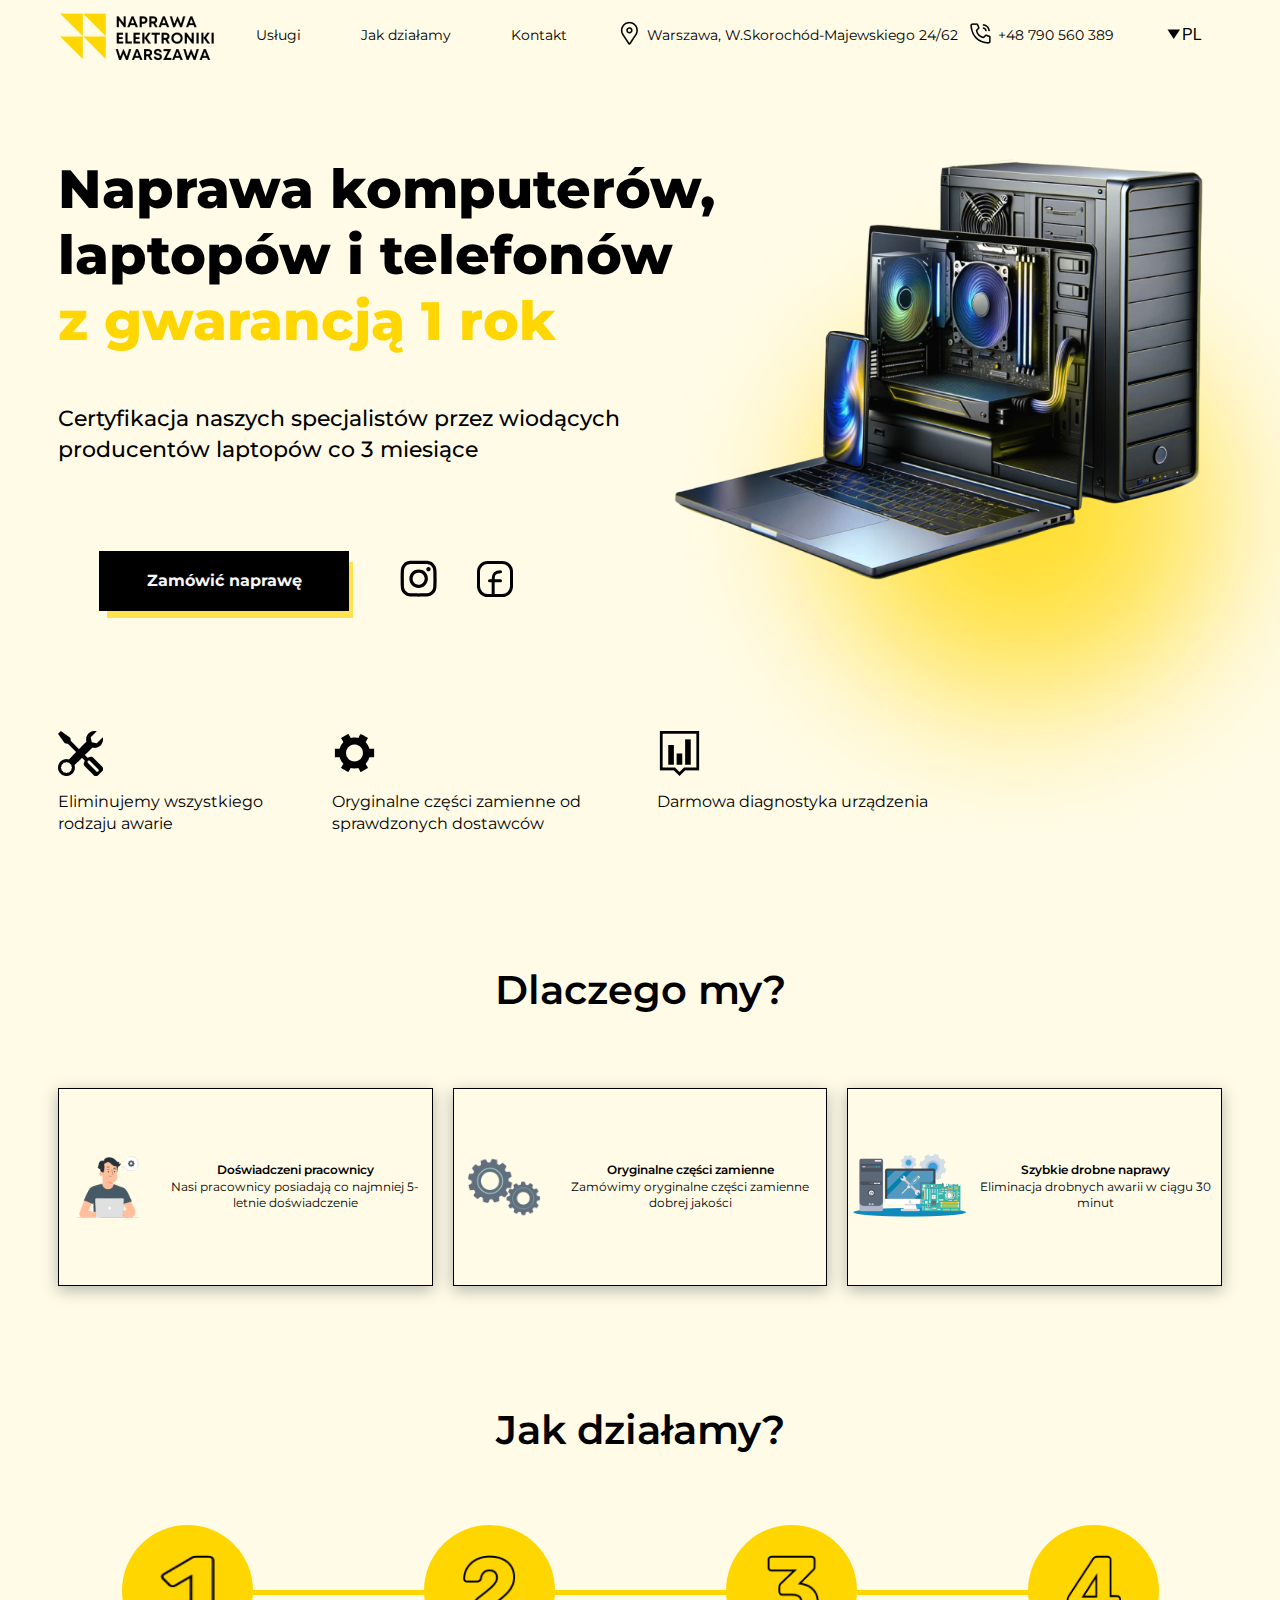
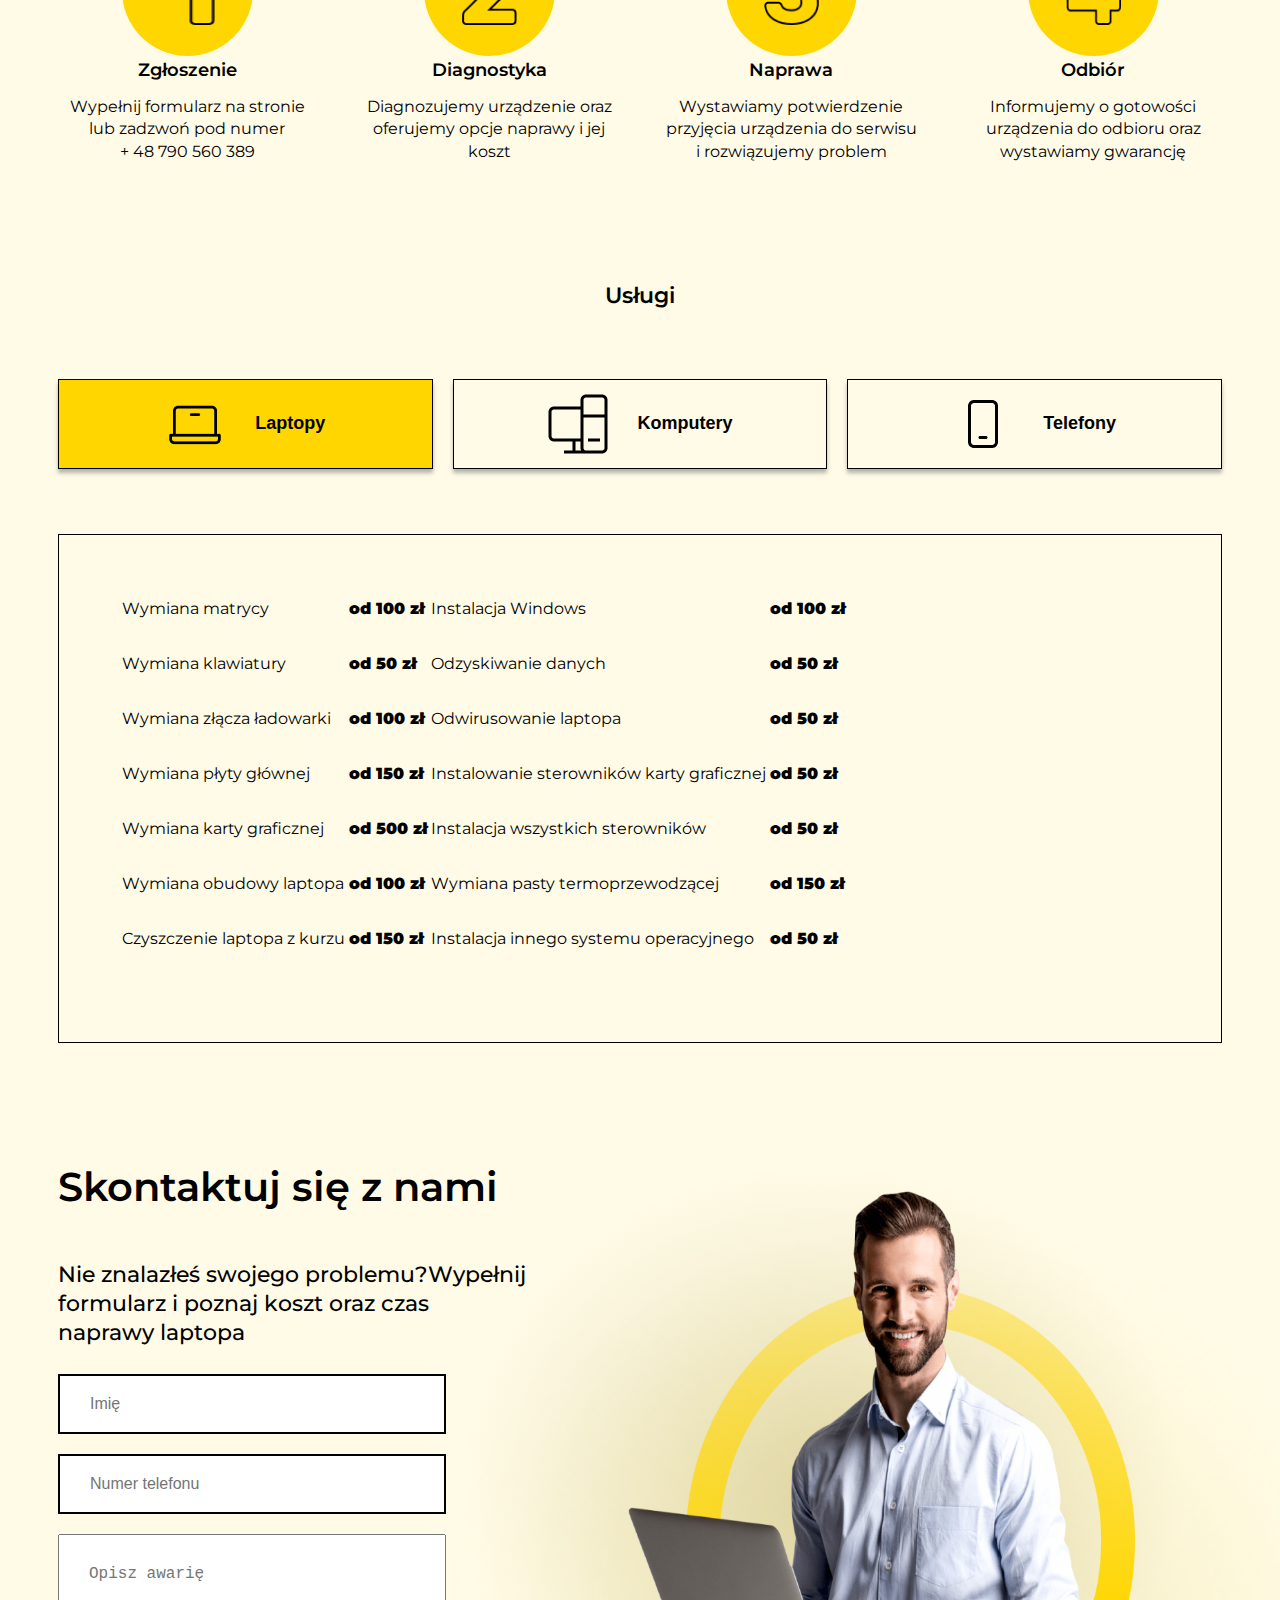
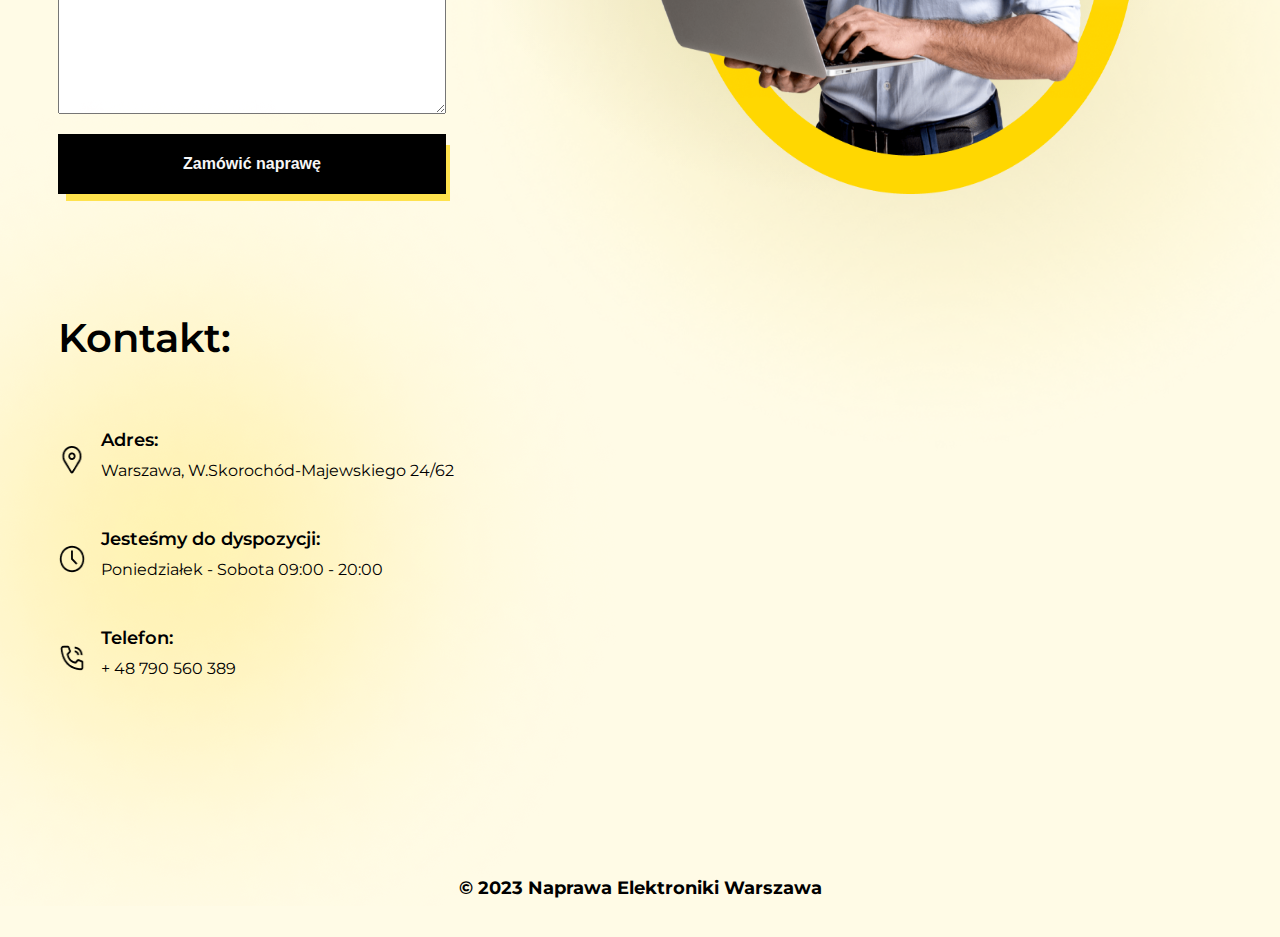
==== commit 6a322901: "updrade" ====
--- a/index.html
+++ b/index.html
@@ -171,7 +171,9 @@
               laptopów co 3 miesiące
             </p>
             <div class="general__social">
-              <a class="primary-btn primary__link">Zamówić naprawę</a>
+              <a class="primary-btn primary__link" href="#myForm"
+                >Zamówić naprawę</a
+              >
 
               <ul class="social-media-list">
                 <li class="social-media-list__item">
--- a/css/main.min.css
+++ b/css/main.min.css
@@ -1 +1 @@
-.visually-hidden{position:absolute;width:1px;height:1px;margin:-1px;border:0;padding:0;white-space:nowrap;-webkit-clip-path:inset(100%);clip-path:inset(100%);clip:rect(0 0 0 0);overflow:hidden}.info__item,.how-we-work__list,.that-we-provide,.social-media-list__item{list-style:none}.primary__link,.nav-list__link,.nav-lis__id,.item-link{text-decoration:none}*,*::before,*::after{-webkit-box-sizing:border-box;box-sizing:border-box}body{font-family:"Montserrat",sans-serif;background-color:#fffbe6;color:#000;font-size:16px}p,h1,h2,h3,h4,h5,h6{margin:0}ul{padding-left:0;margin:0}img{display:block;max-width:100%}.container{width:100%;padding-left:20px;padding-right:20px}@media screen and (min-width: 1px){.container--display{display:block}}@media screen and (min-width: 320px){.container{width:320px}}@media screen and (min-width: 1200px){.container{width:1204px;margin-left:auto;margin-right:auto}}@media screen and (min-width: 1800px){.container{padding-left:100px;padding-right:100px;width:1800px}}.header{position:fixed;z-index:1000;background-color:#fffbe6}@media screen and (min-width: 320px){.header{width:320px;height:30px}}@media screen and (min-width: 1200px){.header{width:100%;height:60px;left:0;right:0}}@media screen and (min-width: 320px){.main{padding-top:50px}}@media screen and (min-width: 1200px){.main{padding-top:84px}}.logo{cursor:pointer;display:-webkit-box;display:-ms-flexbox;display:flex;-webkit-box-align:center;-ms-flex-align:center;align-items:center;-webkit-box-pack:center;-ms-flex-pack:center;justify-content:center}@media screen and (min-width: 320px){.logo_img{width:73px;height:25px;background-color:rgba(0,0,0,0)}}@media screen and (min-width: 1200px){.logo_img{width:158px;height:54px;background-color:rgba(0,0,0,0)}}.nav-list{list-style-type:none;padding:0;margin:0;display:-webkit-box;display:-ms-flexbox;display:flex;-webkit-box-align:center;-ms-flex-align:center;align-items:center;-webkit-box-pack:center;-ms-flex-pack:center;justify-content:center}@media screen and (min-width: 1200px){.nav-list{all:unset;display:-webkit-box;display:-ms-flexbox;display:flex;-webkit-box-align:center;-ms-flex-align:center;align-items:center;-webkit-box-pack:center;-ms-flex-pack:center;justify-content:center;margin-left:95px}.nav-list:first-child{margin-left:40px;gap:20px}}@media screen and (min-width: 1800px){.nav-list{margin-left:151px}.nav-list:first-child{margin-left:50px;gap:30px}}.nav-list__item{color:#000;display:-webkit-box;display:-ms-flexbox;display:flex;-webkit-box-align:center;-ms-flex-align:center;align-items:center;-webkit-box-pack:center;-ms-flex-pack:center;justify-content:center;cursor:pointer}.nav-list__item:hover,.nav-list__item :focus{color:#ffd600}@media screen and (min-width: 1200px){.nav-list__item{font-size:14px;margin-left:20px}}@media screen and (min-width: 1800px){.nav-list__item{color:#000;font-size:18px}}@media screen and (min-width: 1800px){.nav-list__gap{gap:50px}}.header .container{display:-webkit-box;display:-ms-flexbox;display:flex;-webkit-box-align:center;-ms-flex-align:center;align-items:center}.item-link{color:#000}.nav-lis__id:hover,.nav-lis__id :focus{color:#ffd600}.dropbtn{position:relative;font-size:12px;line-height:15px;font-weight:400;background-color:#fffbe6;border:none;cursor:pointer;color:#000}.dropbtn:hover,.dropbtn :focus{color:#ffd600}@media screen and (min-width: 1200px){.dropbtn{font-size:16px;line-height:22px}}@media screen and (min-width: 1800px){.dropbtn{padding:20px;font-size:18px}}.dropdown{position:relative;margin-left:62px}@media screen and (min-width: 1200px){.dropdown{margin-left:62px}}@media screen and (min-width: 1800px){.dropdown{position:relative;margin-left:auto}}.dropdown-content{font-size:12px;display:none;position:absolute;background-color:#fffbe6;-webkit-box-shadow:0px 8px 16px 0px rgba(0,0,0,.2);box-shadow:0px 8px 16px 0px rgba(0,0,0,.2);z-index:13;left:-41%;right:auto}@media screen and (min-width: 1200px){.dropdown-content{font-size:14px;z-index:13;left:0;top:100%;-webkit-transform:translateX(0);transform:translateX(0)}}@media screen and (min-width: 1800px){.dropdown-content{font-size:18px}}.dropdown-content a{color:#000;padding:12px 16px;text-decoration:none;display:block}.dropdown:hover .dropdown-content{display:block}.dropbtn__arrow{position:absolute;margin-left:-18px}@media screen and (min-width: 320px){.dropbtn__arrow{width:15px;height:15px}}@media screen and (min-width: 1200px){.dropbtn__arrow{width:20px;height:20px}}.nav-list__link{position:relative;color:#000}.nav-list__link:hover,.nav-list__link :focus{color:#ffd600}.nav-list__link:last-child{margin-left:20px}.nav-list__img{position:absolute;margin-left:-30px;top:-5px}.dropdown-content__link:hover,.dropdown-content__link :focus{color:#ffd600}.burger-menu{cursor:pointer;display:-webkit-box;display:-ms-flexbox;display:flex;margin-left:90px}@media screen and (min-width: 1200px){.burger-menu{display:none}}.burger-menu{position:relative}.burger-menu__content{display:none;position:absolute;top:100%;right:0;background-color:#fffbe6;-webkit-box-shadow:0 8px 16px rgba(0,0,0,.1);box-shadow:0 8px 16px rgba(0,0,0,.1);z-index:1000;width:140px;border-radius:4px}.burger-menu.active .burger-menu__content{display:block}.burger-menu__list{list-style:none;padding:0;margin:0}.burger-menu__item{padding:10px 15px;border-bottom:1px solid #eee;background-color:#fffbe6}.burger-menu__item:last-child{border-bottom:none}.burger-menu__link{text-decoration:none;color:#000;display:block}.burger-menu__link:hover,.burger-menu__link :focus{color:#ffd600}.is-hidden{opacity:0;pointer-events:none;visibility:hidden}.visually-hidden{display:none}.burger-menu__content:not(.visually-hidden){display:block}.menu{display:-webkit-box;display:-ms-flexbox;display:flex;-webkit-box-align:center;-ms-flex-align:center;align-items:center;-webkit-box-pack:center;-ms-flex-pack:center;justify-content:center}@media screen and (min-width: 1200px){.menu{display:block;all:unset;display:-webkit-box;display:-ms-flexbox;display:flex;-webkit-box-align:center;-ms-flex-align:center;align-items:center;-webkit-box-pack:center;-ms-flex-pack:center;justify-content:center}}.nav-list{list-style-type:none;padding:0;margin:0;display:-webkit-box;display:-ms-flexbox;display:flex;-webkit-box-align:center;-ms-flex-align:center;align-items:center;-webkit-box-pack:center;-ms-flex-pack:center;justify-content:center}@media screen and (min-width: 1200px){.nav-list{all:unset;display:-webkit-box;display:-ms-flexbox;display:flex;-webkit-box-align:center;-ms-flex-align:center;align-items:center;-webkit-box-pack:center;-ms-flex-pack:center;justify-content:center;margin-left:40px}.nav-list:first-child{margin-left:20px;gap:20px}}@media screen and (min-width: 1800px){.nav-list{margin-left:151px}.nav-list:first-child{margin-left:50px;gap:30px}}.information{display:-webkit-box;display:-ms-flexbox;display:flex}@media screen and (min-width: 1200px){.information{margin-top:65px}}@media screen and (min-width: 320px){.calc{width:30%}}@media screen and (min-width: 1200px){.calc{width:50%}}@media screen and (min-width: 1800px){.calc{width:50%}}.general__title{z-index:100}.title-lampot__bcg{position:absolute;display:none}@media screen and (min-width: 1200px){.title-lampot__bcg{display:block}}@media screen and (min-width: 320px){.title-lampot__img{display:none}}@media screen and (min-width: 1200px){.title-lampot__img{display:block;width:60%;margin-left:595px}}@media screen and (min-width: 1800px){.title-lampot__img{width:60%;margin-left:595px;margin-top:-223px}}.title-lampot__eclipse{position:absolute;margin-top:250px;margin-left:150px}.title-laptop{display:none}@media screen and (min-width: 1200px){.title-laptop{display:block;position:relative;margin-top:-55px}}@media screen and (min-width: 1800px){.title-laptop{position:relative;margin-top:-67px;margin-left:-50px}}.title-laptop__mobile{position:relative}@media screen and (min-width: 1200px){.title-laptop__mobile{display:none}}>.title-laptop__img{position:relative;width:70%;margin-left:595px;margin-top:-233px}.what-do-we-do{font-size:22px;font-weight:800;line-height:27px;width:175px}@media screen and (min-width: 1200px){.what-do-we-do{width:789px;font-size:54px;font-weight:800;line-height:65.83px}}@media screen and (min-width: 1800px){.what-do-we-do{width:789px;font-size:60px;font-weight:800;line-height:78px}}.guarantee{color:#ffd600}.our-specialists{padding-top:50px}@media screen and (min-width: 320px){.our-specialists{display:none}}@media screen and (min-width: 1200px){.our-specialists{display:block;font-size:22px;font-weight:500;line-height:30.8px}}@media screen and (min-width: 1800px){.our-specialists{font-size:24px;font-weight:500;line-height:33px}}.primary__link{width:250px;height:60px;-webkit-box-pack:center;-ms-flex-pack:center;justify-content:center;-webkit-box-align:center;-ms-flex-align:center;align-items:center;align-items:center;display:-webkit-box;display:-ms-flexbox;display:flex}.that-we-provide{margin-top:170px;display:block}@media screen and (min-width: 1200px){.that-we-provide{margin-top:100px;display:-webkit-box;display:-ms-flexbox;display:flex}}.general__social{margin-top:34px;display:-webkit-box;display:-ms-flexbox;display:flex;-webkit-box-align:center;-ms-flex-align:center;align-items:center;width:250px;height:60px;align-items:center;-webkit-box-pack:center;-ms-flex-pack:center;justify-content:center}@media screen and (min-width: 1200px){.general__social{margin-top:85px}}.social-media-list{display:-webkit-box;display:-ms-flexbox;display:flex;-webkit-box-align:center;-ms-flex-align:center;align-items:center;gap:20px;margin-left:50px}.social-media-list__item{display:none}@media screen and (min-width: 1200px){.social-media-list__item{display:-webkit-box;display:-ms-flexbox;display:flex}}.social__svg path{stroke:#000;stroke-width:3;stroke-linecap:round;stroke-linejoin:round}.social__svg:hover path,.social__svg:focus path{stroke:#ffd600}.social-svg__instagram:hover,:focus path{stroke:#ffd600}.social-svg__instagram{margin-top:13px}.title-mobile{margin-top:-28px;margin-left:24px}.bcg-mobile{position:absolute;margin-top:-4px;margin-left:93px}@media screen and (min-width: 1200px){.bcg-mobile{display:none}}@media screen and (min-width: 1200px){.info-mobile{display:none}}.that-we-provide{z-index:101;position:relative;margin-top:-60px;display:-webkit-box;display:-ms-flexbox;display:flex;gap:45px;margin-top:20px}.that-we-provide__list{display:none}@media screen and (min-width: 1200px){.that-we-provide__list{font-weight:400;line-height:22.4px;font-size:16px;max-width:280px;height:110px;display:block}}@media screen and (min-width: 1800px){.that-we-provide__list{font-size:18px;max-width:280px;height:110px}}@media screen and (min-width: 1200px){.that-we-provide__list_margin{width:229px}}.that-we-provide__img{margin-bottom:15px}.features-list{display:block;list-style:none;padding:0;margin:0;gap:20px}@media screen and (min-width: 1200px){.features-list{-webkit-box-pack:justify;-ms-flex-pack:justify;justify-content:space-between;display:-webkit-box;display:-ms-flexbox;display:flex}}@media screen and (min-width: 1800px){.features-list{-webkit-box-pack:center;-ms-flex-pack:center;justify-content:center}}.features-box{position:relative;z-index:101}@media screen and (min-width: 1200px){.features-box{margin-top:0px;margin-top:115px}}.features__title{display:none;margin-bottom:70px;text-align:center;font-size:40px;font-weight:600;line-height:57px;color:#000}@media screen and (min-width: 1200px){.features__title{display:block}}@media screen and (min-width: 1800px){.features__title{font-size:48px}}.features-list__item{display:block;height:198px;width:280px;text-align:center;border:1px solid #000;-webkit-box-align:center;-ms-flex-align:center;align-items:center;background:#fffbe6;-webkit-box-shadow:0px 4px 15px 0px rgba(38,50,56,.35);box-shadow:0px 4px 15px 0px rgba(38,50,56,.35)}.features-list__item:not(:last-child){margin-bottom:20px}@media screen and (min-width: 1200px){.features-list__item{display:-webkit-box;display:-ms-flexbox;display:flex;width:388px}.features-list__item:not(:last-child){margin-bottom:0}}@media screen and (min-width: 1800px){.features-list__item{width:586px}}.features-list__img{margin-left:30%;width:115px;height:115px;margin-right:20px;-ms-flex-negative:0;flex-shrink:0}@media screen and (min-width: 1200px){.features-list__img{margin-left:0;margin-right:0;width:100px;height:100px}}@media screen and (min-width: 1800px){.features-list__img{width:135px;height:135px}}@media screen and (min-width: 1200px){.features-list__img_upgrade{height:60px}}.features-list__content{display:-webkit-box;display:-ms-flexbox;display:flex}.features-list__title,.features-list__text{font-weight:400;line-height:16.8px;font-size:12px;margin:0}@media screen and (min-width: 1800px){.features-list__title,.features-list__text{font-size:16px;font-weight:400;line-height:25px}}@media screen and (min-width: 1800px){.features-list__title,.features-list__text{font-size:18px}}.features-list__title{font-weight:600}.features-list__item_upgrade{margin-left:30%;margin-top:10px;margin-bottom:10px;width:122px;height:74px}@media screen and (min-width: 1200px){.features-list__item_upgrade{margin-left:0;margin-top:0;margin-bottom:0}}.progress-bar{list-style-type:none;padding-left:0;display:-webkit-box;display:-ms-flexbox;display:flex}.how-we-work__list{display:block}@media screen and (min-width: 1200px){.how-we-work__list{display:-webkit-box;display:-ms-flexbox;display:flex;gap:44px;text-align:center}}@media screen and (min-width: 1800px){.how-we-work__list{gap:148px}}.feature-list{width:1445px}.how-we-work__title{display:contents;font-weight:600;font-size:12px;line-height:14.63px}@media screen and (min-width: 1200px){.how-we-work__title{font-weight:600;font-size:18px;line-height:21.94px;margin-bottom:70px}}@media screen and (min-width: 1800px){.how-we-work__title{font-weight:600;font-size:24px;line-height:30px}}.circle{position:relative;background-color:#ffd600;border-radius:50%;display:inline-block;width:40px;height:40px}@media screen and (min-width: 1200px){.circle{width:131px;height:131px}}.how-we-work__item .circle::after{content:"";position:absolute;bottom:-88px;left:50%;height:93px;width:1px;background-color:#ffd600;-webkit-transform:translateX(-50%);transform:translateX(-50%)}@media screen and (min-width: 1200px){.how-we-work__item .circle::after{display:none}}.how-we-work__item:last-child .circle::after{display:none}@media screen and (min-width: 1200px){.bar{width:300px;height:5px;background-color:#ffd600;position:absolute;top:50%;left:100%}}.circle__number{position:absolute;margin-top:6px;margin-left:12px;width:16px;height:28px}@media screen and (min-width: 1200px){.circle__number{position:absolute;margin-top:30px;margin-left:38px;width:55px;height:70px}}.how-we-work__job{text-align:center;font-size:22px;font-weight:600;line-height:26.07px;color:#000}@media screen and (min-width: 1200px){.how-we-work__job{margin-bottom:70px;font-size:40px;font-weight:600;line-height:48.76px;color:#000}}@media screen and (min-width: 1800px){.how-we-work__job{font-size:48px;line-height:57px}}.how-we-work__information{margin-top:30px}@media screen and (min-width: 320px){.how-we-work__information{margin-left:30px}}@media screen and (min-width: 1200px){.how-we-work__information{margin-left:0px;margin-top:0px}}@media screen and (min-width: 1800px){.how-we-work__information{margin-left:0px;margin-top:0px}}.how-we-work__text{font-size:12px;font-weight:400;line-height:16.8px;width:163px;margin-top:10px}@media screen and (min-width: 1200px){.how-we-work__text{font-size:16px;font-weight:400;line-height:22.4px;width:258px;margin-top:14px}}@media screen and (min-width: 1800px){.how-we-work__text{font-size:18px;font-weight:400;line-height:26px;width:283px}}.how-we-work__item{display:-webkit-box;display:-ms-flexbox;display:flex;-webkit-box-align:center;-ms-flex-align:center;align-items:center}@media screen and (min-width: 1200px){.how-we-work__item{display:block;-webkit-box-align:none;-ms-flex-align:none;align-items:none}}.price__title{margin-bottom:30px;text-align:center;color:#000;font-size:40px;font-weight:600;line-height:48.76px}@media screen and (min-width: 1200px){.price__title{margin-bottom:70px;font-size:22px;font-weight:600;line-height:26.07px}}@media screen and (min-width: 1800px){.price__title{font-size:48px;font-weight:600;line-height:57px}}.price__btn{border:1px solid #000;background-color:#fffbe6;color:#000;display:-webkit-box;display:-ms-flexbox;display:flex;-webkit-box-pack:center;-ms-flex-pack:center;justify-content:center;-webkit-box-align:center;-ms-flex-align:center;align-items:center;cursor:pointer}.price__btn:hover{background-color:#ffd600}@media screen and (min-width: 1200px){.price__btn{font-size:18px;font-weight:600;line-height:21.94px;width:388px;height:90px}}@media screen and (min-width: 1800px){.price__btn{font-size:24px;font-weight:600;line-height:30px;width:420px;height:120px}}.price__btn_boxShadow{display:none;-webkit-box-shadow:0px 4px 4px 0px rgba(38,50,56,.35);box-shadow:0px 4px 4px 0px rgba(38,50,56,.35)}@media screen and (min-width: 1200px){.price__btn_boxShadow{display:-webkit-box;display:-ms-flexbox;display:flex}}.button__list{display:block}@media screen and (min-width: 1200px){.button__list{gap:20px;display:-webkit-box;display:-ms-flexbox;display:flex}}@media screen and (min-width: 1800px){.button__list{gap:159px}}.btn__img{margin-right:30px}.price__table{display:none}@media screen and (min-width: 1200px){.price__table{display:-webkit-box;display:-ms-flexbox;display:flex;padding-left:100px;padding-right:100px;padding-top:60px;padding-bottom:21px;border:1px solid #000;width:1164px;padding:60px}}@media screen and (min-width: 1800px){.price__table{width:1580px;padding-left:100px;padding-right:100px;padding-top:60px;padding-bottom:21px;height:388px}}@media screen and (min-width: 1200px){.prices{margin-top:65px}}.price__item{font-size:11px;font-weight:400;line-height:14.63px;padding-bottom:15px}@media screen and (min-width: 1200px){.price__item{font-size:16px;font-weight:400;line-height:19.5px;padding-bottom:30px}}@media screen and (min-width: 1800px){.price__item{font-size:18px;font-weight:400;line-height:22px;padding-bottom:39px}}.price__item_upgrade{padding-bottom:-30px}.price__item_bold{line-height:14.63px;font-weight:600}@media screen and (min-width: 1200px){.price__item_bold{line-height:22px;font-weight:900}}.price__list{padding-left:100px;padding-right:100px}.image__people{display:none}@media screen and (min-width: 1200px){.image__people{display:block;width:75%;position:relative}}.image__bcg{display:none}@media screen and (min-width: 1200px){.image__bcg{display:block;width:75%;position:absolute}}.price-table__mobile{width:300px}.phone-price__table{display:none}@media screen and (min-width: 1200px){.phone-price__table{display:block;padding-left:200px;padding-right:200px;padding-top:113px;padding-bottom:74px;border:1px solid #000;width:1163px}}@media screen and (min-width: 1800px){.phone-price__table{padding-left:303px;padding-right:303px;padding-top:113px;padding-bottom:104px;width:1580px}}@media screen and (min-width: 1200px){.price-table__mobile{display:none}}.active{background-color:#ffd600}.contacts{display:-webkit-box;display:-ms-flexbox;display:flex;height:100%;background:radial-gradient(30% 50% at 65% 50%, rgba(128, 107, 0, 0.2) 0%, rgba(255, 214, 0, 0) 100%)}.form-container{width:50%;background-color:#f8f8f8;padding:20px;-webkit-box-sizing:border-box;box-sizing:border-box}.contacts__title{width:214px;font-size:22px;font-weight:600;line-height:26.07px;margin-bottom:20px}@media screen and (min-width: 1200px){.contacts__title{width:443px;font-size:40px;margin-bottom:48px;font-weight:600;line-height:48.76px}}@media screen and (min-width: 1800px){.contacts__title{width:531px;font-size:48px;margin-bottom:48px;font-weight:600;line-height:59px}}.contacts__text{font-size:12px;font-weight:400;line-height:14.63px;margin-bottom:20px}@media screen and (min-width: 1200px){.contacts__text{font-size:22px;font-weight:500;line-height:29px;margin-bottom:26.82px}}@media screen and (min-width: 1800px){.contacts__text{font-size:24px;font-weight:500;line-height:29px;margin-bottom:57px}}.image-container{display:-webkit-box;display:-ms-flexbox;display:flex;-webkit-box-pack:center;-ms-flex-pack:center;justify-content:center}.contacts-us-form{width:469px}.form{gap:20px;display:-webkit-box;display:-ms-flexbox;display:flex;-webkit-box-orient:vertical;-webkit-box-direction:normal;-ms-flex-direction:column;flex-direction:column}.form__size{padding-left:30px;border:2px solid #000;font-size:12px;line-height:14.63px;height:45px;width:280px}@media screen and (min-width: 1200px){.form__size{font-size:16px;line-height:19.5px;height:60px;width:388px}}@media screen and (min-width: 1800px){.form__size{font-size:24px;height:80px;width:467px;line-height:21.94px}}.form__size_textarea{padding-left:20px;padding-top:15px;font-size:12px;line-height:14.63px;height:140px;width:280px}@media screen and (min-width: 1200px){.form__size_textarea{padding-left:30px;padding-top:30px;font-size:16px;line-height:19.5px;height:180px;width:388px}}@media screen and (min-width: 1200px)and (min-width: 1800px){.form__size_textarea{padding-left:30px;padding-top:30px;font-size:24px;height:230px;width:467px}}.contacts-form,.image-container{-webkit-box-flex:1;-ms-flex:1;flex:1;min-width:0}.section-mobile{display:none}@media screen and (min-width: 1200px){.section-mobile{display:-webkit-box;display:-ms-flexbox;display:flex}}.social-mobile__title{color:rgba(0,0,0,.7);display:-webkit-box;display:-ms-flexbox;display:flex;font-size:12px;line-height:14.63px}@media screen and (min-width: 1200px){.social-mobile__title{display:none}}.social-mobile{width:280px;margin-top:20px}.container-link{display:-webkit-box;display:-ms-flexbox;display:flex;gap:20px;margin-top:15px}.map-mobile{margin-top:30px}@media screen and (min-width: 1200px){.map-mobile{display:none}}.primary-btn{border:none;z-index:100;height:60px;font-weight:600;font-size:12px;line-height:14.63px;color:#f6f6f6;background-color:#000;-webkit-box-shadow:6px 9px 0px -2px #ffe24d;box-shadow:6px 9px 0px -2px #ffe24d;cursor:pointer}.primary-btn:hover,.primary-btn :focus{background-color:#ffe24d;-webkit-box-shadow:6px 9px 0px -2px #000;box-shadow:6px 9px 0px -2px #000;color:#000}@media screen and (min-width: 1200px){.primary-btn{width:250px;font-weight:700;font-size:16px;line-height:19.5px;display:-webkit-box;display:-ms-flexbox;display:flex;height:65px}}@media screen and (min-width: 1800px){.primary-btn{font-weight:700;font-size:18px;line-height:22px;width:250px;height:65px}}.footer__title{text-align:center;width:280px;font-size:12px;color:#000;font-family:500;line-height:22px;padding-bottom:30px}@media screen and (min-width: 1200px){.footer__title{font-size:18px;width:100%;text-align:center}}.data{display:-webkit-box;display:-ms-flexbox;display:flex;-ms-flex-pack:distribute;justify-content:space-around;-webkit-box-align:start;-ms-flex-align:start;align-items:flex-start}.info{width:50%;position:relative}.map{display:none}@media screen and (min-width: 1200px){.map{display:-webkit-box;display:-ms-flexbox;display:flex;width:100%;margin-left:90px}}.info__item{display:-webkit-box;display:-ms-flexbox;display:flex;-webkit-box-align:center;-ms-flex-align:center;align-items:center}.data__title{display:none;margin-bottom:68px}@media screen and (min-width: 1200px){.data__title{display:block;font-size:40px;font-weight:600;line-height:48.76px}}@media screen and (min-width: 1800px){.data__title{font-size:48px;font-weight:600;line-height:58px}}.info-bcg__img{display:none}@media screen and (min-width: 1200px){.info-bcg__img{display:block;margin-top:-300px;margin-left:-270px;position:absolute}}.info__title{margin-bottom:9px;font-size:12px;font-weight:500;line-height:14.63px;color:rgba(0,0,0,.7)}@media screen and (min-width: 1200px){.info__title{font-size:18px;font-weight:600;line-height:21.94px;color:#000}}@media screen and (min-width: 1800px){.info__title{font-size:24px;font-weight:600;line-height:30px}}.info__text{font-size:11px;font-weight:600;line-height:14.63px}@media screen and (min-width: 1200px){.info__text{font-size:16px;font-weight:400;line-height:19.5px}}@media screen and (min-width: 1800px){.info__text{font-size:18px;font-weight:400;line-height:22px}}.info__list{gap:30px;display:grid}@media screen and (min-width: 1200px){.info__list{gap:39px}}.info__item__margin{height:20px;margin-left:10px}@media screen and (min-width: 1200px){.info__item__margin{width:400px;height:60px;margin-left:15px}}@media screen and (min-width: 1800px){.info__item__margin{margin-left:34px}}.info__img{width:20px;height:20px}@media screen and (min-width: 1200px){.info__img{width:30px;height:30px}}.section{margin-bottom:50px}@media screen and (min-width: 1200px){.section{margin-bottom:120px}}.mobile-btn{width:300px;height:52px;background-color:#ffd600;border:none;color:#000;cursor:pointer;font-size:14px;font-weight:600;line-height:17.07px;margin-bottom:30px}@media screen and (min-width: 1200px){.mobile-btn{display:none}}/*# sourceMappingURL=main.min.css.map */+.visually-hidden{position:absolute;width:1px;height:1px;margin:-1px;border:0;padding:0;white-space:nowrap;-webkit-clip-path:inset(100%);clip-path:inset(100%);clip:rect(0 0 0 0);overflow:hidden}.info__item,.how-we-work__list,.that-we-provide,.social-media-list__item{list-style:none}.primary__link,.nav-list__link,.nav-lis__id,.item-link{text-decoration:none}*,*::before,*::after{-webkit-box-sizing:border-box;box-sizing:border-box}body{font-family:"Montserrat",sans-serif;background-color:#fffbe6;color:#000;font-size:16px}p,h1,h2,h3,h4,h5,h6{margin:0}ul{padding-left:0;margin:0}img{display:block;max-width:100%}.container{width:100%;padding-left:20px;padding-right:20px}@media screen and (min-width: 1px){.container--display{display:block}}@media screen and (min-width: 320px){.container{width:320px}}@media screen and (min-width: 1200px){.container{width:1204px;margin-left:auto;margin-right:auto}}@media screen and (min-width: 1800px){.container{padding-left:100px;padding-right:100px;width:1800px}}.header{position:fixed;z-index:1000;background-color:#fffbe6}@media screen and (min-width: 320px){.header{width:320px;height:30px}}@media screen and (min-width: 1200px){.header{width:100%;height:60px;left:0;right:0}}@media screen and (min-width: 320px){.main{padding-top:50px}}@media screen and (min-width: 1200px){.main{padding-top:84px}}.logo{cursor:pointer;display:-webkit-box;display:-ms-flexbox;display:flex;-webkit-box-align:center;-ms-flex-align:center;align-items:center;-webkit-box-pack:center;-ms-flex-pack:center;justify-content:center}@media screen and (min-width: 320px){.logo_img{width:73px;height:25px;background-color:rgba(0,0,0,0)}}@media screen and (min-width: 1200px){.logo_img{width:158px;height:54px;background-color:rgba(0,0,0,0)}}.nav-list{list-style-type:none;padding:0;margin:0;display:-webkit-box;display:-ms-flexbox;display:flex;-webkit-box-align:center;-ms-flex-align:center;align-items:center;-webkit-box-pack:center;-ms-flex-pack:center;justify-content:center}@media screen and (min-width: 1200px){.nav-list{all:unset;display:-webkit-box;display:-ms-flexbox;display:flex;-webkit-box-align:center;-ms-flex-align:center;align-items:center;-webkit-box-pack:center;-ms-flex-pack:center;justify-content:center;margin-left:95px}.nav-list:first-child{margin-left:40px;gap:20px}}@media screen and (min-width: 1800px){.nav-list{margin-left:151px}.nav-list:first-child{margin-left:50px;gap:30px}}.nav-list__item{color:#000;display:-webkit-box;display:-ms-flexbox;display:flex;-webkit-box-align:center;-ms-flex-align:center;align-items:center;-webkit-box-pack:center;-ms-flex-pack:center;justify-content:center;cursor:pointer}.nav-list__item:hover,.nav-list__item :focus{color:#ffd600}@media screen and (min-width: 1200px){.nav-list__item{font-size:14px;margin-left:20px}}@media screen and (min-width: 1800px){.nav-list__item{color:#000;font-size:18px}}@media screen and (min-width: 1800px){.nav-list__gap{gap:50px}}.header .container{display:-webkit-box;display:-ms-flexbox;display:flex;-webkit-box-align:center;-ms-flex-align:center;align-items:center}.item-link{color:#000}.nav-lis__id:hover,.nav-lis__id :focus{color:#ffd600}.dropbtn{position:relative;font-size:12px;line-height:15px;font-weight:400;background-color:#fffbe6;border:none;cursor:pointer;color:#000}.dropbtn:hover,.dropbtn :focus{color:#ffd600}@media screen and (min-width: 1200px){.dropbtn{font-size:16px;line-height:22px}}@media screen and (min-width: 1800px){.dropbtn{padding:20px;font-size:18px}}.dropdown{position:relative;margin-left:62px}@media screen and (min-width: 1200px){.dropdown{margin-left:62px}}@media screen and (min-width: 1800px){.dropdown{position:relative;margin-left:auto}}.dropdown-content{font-size:12px;display:none;position:absolute;background-color:#fffbe6;-webkit-box-shadow:0px 8px 16px 0px rgba(0,0,0,.2);box-shadow:0px 8px 16px 0px rgba(0,0,0,.2);z-index:13;left:-41%;right:auto}@media screen and (min-width: 1200px){.dropdown-content{font-size:14px;z-index:13;left:0;top:100%;-webkit-transform:translateX(0);transform:translateX(0)}}@media screen and (min-width: 1800px){.dropdown-content{font-size:18px}}.dropdown-content a{color:#000;padding:12px 16px;text-decoration:none;display:block}.dropdown:hover .dropdown-content{display:block}.dropbtn__arrow{position:absolute;margin-left:-18px}@media screen and (min-width: 320px){.dropbtn__arrow{width:15px;height:15px}}@media screen and (min-width: 1200px){.dropbtn__arrow{width:20px;height:20px}}.nav-list__link{position:relative;color:#000}.nav-list__link:hover,.nav-list__link :focus{color:#ffd600}.nav-list__link:last-child{margin-left:20px}.nav-list__img{position:absolute;margin-left:-30px;top:-5px}.dropdown-content__link:hover,.dropdown-content__link :focus{color:#ffd600}.burger-menu{cursor:pointer;display:-webkit-box;display:-ms-flexbox;display:flex;margin-left:90px}@media screen and (min-width: 1200px){.burger-menu{display:none}}.burger-menu{position:relative}.burger-menu__content{display:none;position:absolute;top:100%;right:0;background-color:#fffbe6;-webkit-box-shadow:0 8px 16px rgba(0,0,0,.1);box-shadow:0 8px 16px rgba(0,0,0,.1);z-index:1000;width:140px;border-radius:4px}.burger-menu.active .burger-menu__content{display:block}.burger-menu__list{list-style:none;padding:0;margin:0}.burger-menu__item{padding:10px 15px;border-bottom:1px solid #eee;background-color:#fffbe6}.burger-menu__item:last-child{border-bottom:none}.burger-menu__link{text-decoration:none;color:#000;display:block}.burger-menu__link:hover,.burger-menu__link :focus{color:#ffd600}.is-hidden{opacity:0;pointer-events:none;visibility:hidden}.visually-hidden{display:none}.burger-menu__content:not(.visually-hidden){display:block}.menu{display:-webkit-box;display:-ms-flexbox;display:flex;-webkit-box-align:center;-ms-flex-align:center;align-items:center;-webkit-box-pack:center;-ms-flex-pack:center;justify-content:center}@media screen and (min-width: 1200px){.menu{display:block;all:unset;display:-webkit-box;display:-ms-flexbox;display:flex;-webkit-box-align:center;-ms-flex-align:center;align-items:center;-webkit-box-pack:center;-ms-flex-pack:center;justify-content:center}}.nav-list{list-style-type:none;padding:0;margin:0;display:-webkit-box;display:-ms-flexbox;display:flex;-webkit-box-align:center;-ms-flex-align:center;align-items:center;-webkit-box-pack:center;-ms-flex-pack:center;justify-content:center}@media screen and (min-width: 1200px){.nav-list{all:unset;display:-webkit-box;display:-ms-flexbox;display:flex;-webkit-box-align:center;-ms-flex-align:center;align-items:center;-webkit-box-pack:center;-ms-flex-pack:center;justify-content:center;margin-left:40px}.nav-list:first-child{margin-left:20px;gap:20px}}@media screen and (min-width: 1800px){.nav-list{margin-left:151px}.nav-list:first-child{margin-left:50px;gap:30px}}.information{display:-webkit-box;display:-ms-flexbox;display:flex}@media screen and (min-width: 1200px){.information{margin-top:65px}}@media screen and (min-width: 320px){.calc{width:30%}}@media screen and (min-width: 1200px){.calc{width:50%}}@media screen and (min-width: 1800px){.calc{width:50%}}.general__title{z-index:100}.title-lampot__bcg{position:absolute;display:none}@media screen and (min-width: 1200px){.title-lampot__bcg{display:block}}@media screen and (min-width: 320px){.title-lampot__img{display:none}}@media screen and (min-width: 1200px){.title-lampot__img{display:block;width:60%;margin-left:595px}}@media screen and (min-width: 1800px){.title-lampot__img{width:60%;margin-left:595px;margin-top:-223px}}.title-lampot__eclipse{position:absolute;margin-top:250px;margin-left:150px}.title-laptop{display:none}@media screen and (min-width: 1200px){.title-laptop{display:block;position:relative;margin-top:-55px}}@media screen and (min-width: 1800px){.title-laptop{position:relative;margin-top:-67px;margin-left:-50px}}.title-laptop__mobile{position:relative}@media screen and (min-width: 1200px){.title-laptop__mobile{display:none}}>.title-laptop__img{position:relative;width:70%;margin-left:595px;margin-top:-233px}.what-do-we-do{font-size:22px;font-weight:800;line-height:27px;width:175px}@media screen and (min-width: 1200px){.what-do-we-do{width:789px;font-size:54px;font-weight:800;line-height:65.83px}}@media screen and (min-width: 1800px){.what-do-we-do{width:789px;font-size:60px;font-weight:800;line-height:78px}}.guarantee{color:#ffd600}.our-specialists{padding-top:50px}@media screen and (min-width: 320px){.our-specialists{display:none}}@media screen and (min-width: 1200px){.our-specialists{display:block;font-size:22px;font-weight:500;line-height:30.8px}}@media screen and (min-width: 1800px){.our-specialists{font-size:24px;font-weight:500;line-height:33px}}.primary__link{width:250px;height:60px;-webkit-box-pack:center;-ms-flex-pack:center;justify-content:center;-webkit-box-align:center;-ms-flex-align:center;align-items:center;align-items:center;display:-webkit-box;display:-ms-flexbox;display:flex}.that-we-provide{margin-top:170px;display:block}@media screen and (min-width: 1200px){.that-we-provide{margin-top:100px;display:-webkit-box;display:-ms-flexbox;display:flex}}.general__social{margin-top:34px;display:-webkit-box;display:-ms-flexbox;display:flex;-webkit-box-align:center;-ms-flex-align:center;align-items:center;width:250px;height:60px;align-items:center;-webkit-box-pack:center;-ms-flex-pack:center;justify-content:center}@media screen and (min-width: 1200px){.general__social{margin-top:85px;width:500px}}.social-media-list{display:-webkit-box;display:-ms-flexbox;display:flex;-webkit-box-align:center;-ms-flex-align:center;align-items:center;gap:20px;margin-left:50px}.social-media-list__item{display:none}@media screen and (min-width: 1200px){.social-media-list__item{display:-webkit-box;display:-ms-flexbox;display:flex}}.social__svg path{stroke:#000;stroke-width:3;stroke-linecap:round;stroke-linejoin:round}.social__svg:hover path,.social__svg:focus path{stroke:#ffd600}.social-svg__instagram:hover,:focus path{stroke:#ffd600}.social-svg__instagram{margin-top:13px}.title-mobile{margin-top:-28px;margin-left:24px}.bcg-mobile{position:absolute;margin-top:-4px;margin-left:93px}@media screen and (min-width: 1200px){.bcg-mobile{display:none}}@media screen and (min-width: 1200px){.info-mobile{display:none}}.that-we-provide{z-index:101;position:relative;margin-top:-60px;display:-webkit-box;display:-ms-flexbox;display:flex;gap:45px;margin-top:20px}.that-we-provide__list{display:none}@media screen and (min-width: 1200px){.that-we-provide__list{font-weight:400;line-height:22.4px;font-size:16px;max-width:280px;height:110px;display:block}}@media screen and (min-width: 1800px){.that-we-provide__list{font-size:18px;max-width:280px;height:110px}}@media screen and (min-width: 1200px){.that-we-provide__list_margin{width:229px}}.that-we-provide__img{margin-bottom:15px}.features-list{display:block;list-style:none;padding:0;margin:0;gap:20px}@media screen and (min-width: 1200px){.features-list{-webkit-box-pack:justify;-ms-flex-pack:justify;justify-content:space-between;display:-webkit-box;display:-ms-flexbox;display:flex}}@media screen and (min-width: 1800px){.features-list{-webkit-box-pack:center;-ms-flex-pack:center;justify-content:center}}.features-box{position:relative;z-index:101}@media screen and (min-width: 1200px){.features-box{margin-top:0px;margin-top:115px}}.features__title{display:none;margin-bottom:70px;text-align:center;font-size:40px;font-weight:600;line-height:57px;color:#000}@media screen and (min-width: 1200px){.features__title{display:block}}@media screen and (min-width: 1800px){.features__title{font-size:48px}}.features-list__item{display:block;height:198px;width:280px;text-align:center;border:1px solid #000;-webkit-box-align:center;-ms-flex-align:center;align-items:center;background:#fffbe6;-webkit-box-shadow:0px 4px 15px 0px rgba(38,50,56,.35);box-shadow:0px 4px 15px 0px rgba(38,50,56,.35)}.features-list__item:not(:last-child){margin-bottom:20px}@media screen and (min-width: 1200px){.features-list__item{display:-webkit-box;display:-ms-flexbox;display:flex;width:388px}.features-list__item:not(:last-child){margin-bottom:0}}@media screen and (min-width: 1800px){.features-list__item{width:586px}}.features-list__img{margin-left:30%;width:115px;height:115px;margin-right:20px;-ms-flex-negative:0;flex-shrink:0}@media screen and (min-width: 1200px){.features-list__img{margin-left:0;margin-right:0;width:100px;height:100px}}@media screen and (min-width: 1800px){.features-list__img{width:135px;height:135px}}@media screen and (min-width: 1200px){.features-list__img_upgrade{height:60px}}.features-list__content{display:-webkit-box;display:-ms-flexbox;display:flex}.features-list__title,.features-list__text{font-weight:400;line-height:16.8px;font-size:12px;margin:0}@media screen and (min-width: 1800px){.features-list__title,.features-list__text{font-size:16px;font-weight:400;line-height:25px}}@media screen and (min-width: 1800px){.features-list__title,.features-list__text{font-size:18px}}.features-list__title{font-weight:600}.features-list__item_upgrade{margin-left:30%;margin-top:10px;margin-bottom:10px;width:122px;height:74px}@media screen and (min-width: 1200px){.features-list__item_upgrade{margin-left:0;margin-top:0;margin-bottom:0}}.progress-bar{list-style-type:none;padding-left:0;display:-webkit-box;display:-ms-flexbox;display:flex}.how-we-work__list{display:block}@media screen and (min-width: 1200px){.how-we-work__list{display:-webkit-box;display:-ms-flexbox;display:flex;gap:44px;text-align:center}}@media screen and (min-width: 1800px){.how-we-work__list{gap:148px}}.feature-list{width:1445px}.how-we-work__title{display:contents;font-weight:600;font-size:12px;line-height:14.63px}@media screen and (min-width: 1200px){.how-we-work__title{font-weight:600;font-size:18px;line-height:21.94px;margin-bottom:70px}}@media screen and (min-width: 1800px){.how-we-work__title{font-weight:600;font-size:24px;line-height:30px}}.circle{position:relative;background-color:#ffd600;border-radius:50%;display:inline-block;width:40px;height:40px}@media screen and (min-width: 1200px){.circle{width:131px;height:131px}}.how-we-work__item .circle::after{content:"";position:absolute;bottom:-88px;left:50%;height:93px;width:1px;background-color:#ffd600;-webkit-transform:translateX(-50%);transform:translateX(-50%)}@media screen and (min-width: 1200px){.how-we-work__item .circle::after{display:none}}.how-we-work__item:last-child .circle::after{display:none}@media screen and (min-width: 1200px){.bar{width:300px;height:5px;background-color:#ffd600;position:absolute;top:50%;left:100%}}.circle__number{position:absolute;margin-top:6px;margin-left:12px;width:16px;height:28px}@media screen and (min-width: 1200px){.circle__number{position:absolute;margin-top:30px;margin-left:38px;width:55px;height:70px}}.how-we-work__job{text-align:center;font-size:22px;font-weight:600;line-height:26.07px;color:#000}@media screen and (min-width: 1200px){.how-we-work__job{margin-bottom:70px;font-size:40px;font-weight:600;line-height:48.76px;color:#000}}@media screen and (min-width: 1800px){.how-we-work__job{font-size:48px;line-height:57px}}.how-we-work__information{margin-top:30px}@media screen and (min-width: 320px){.how-we-work__information{margin-left:30px}}@media screen and (min-width: 1200px){.how-we-work__information{margin-left:0px;margin-top:0px}}@media screen and (min-width: 1800px){.how-we-work__information{margin-left:0px;margin-top:0px}}.how-we-work__text{font-size:12px;font-weight:400;line-height:16.8px;width:163px;margin-top:10px}@media screen and (min-width: 1200px){.how-we-work__text{font-size:16px;font-weight:400;line-height:22.4px;width:258px;margin-top:14px}}@media screen and (min-width: 1800px){.how-we-work__text{font-size:18px;font-weight:400;line-height:26px;width:283px}}.how-we-work__item{display:-webkit-box;display:-ms-flexbox;display:flex;-webkit-box-align:center;-ms-flex-align:center;align-items:center}@media screen and (min-width: 1200px){.how-we-work__item{display:block;-webkit-box-align:none;-ms-flex-align:none;align-items:none}}.price__title{margin-bottom:30px;text-align:center;color:#000;font-size:40px;font-weight:600;line-height:48.76px}@media screen and (min-width: 1200px){.price__title{margin-bottom:70px;font-size:22px;font-weight:600;line-height:26.07px}}@media screen and (min-width: 1800px){.price__title{font-size:48px;font-weight:600;line-height:57px}}.price__btn{border:1px solid #000;background-color:#fffbe6;color:#000;display:-webkit-box;display:-ms-flexbox;display:flex;-webkit-box-pack:center;-ms-flex-pack:center;justify-content:center;-webkit-box-align:center;-ms-flex-align:center;align-items:center;cursor:pointer}.price__btn:hover{background-color:#ffd600}@media screen and (min-width: 1200px){.price__btn{font-size:18px;font-weight:600;line-height:21.94px;width:388px;height:90px}}@media screen and (min-width: 1800px){.price__btn{font-size:24px;font-weight:600;line-height:30px;width:420px;height:120px}}.price__btn_boxShadow{display:none;-webkit-box-shadow:0px 4px 4px 0px rgba(38,50,56,.35);box-shadow:0px 4px 4px 0px rgba(38,50,56,.35)}@media screen and (min-width: 1200px){.price__btn_boxShadow{display:-webkit-box;display:-ms-flexbox;display:flex}}.button__list{display:block}@media screen and (min-width: 1200px){.button__list{gap:20px;display:-webkit-box;display:-ms-flexbox;display:flex}}@media screen and (min-width: 1800px){.button__list{gap:159px}}.btn__img{margin-right:30px}.price__table{display:none}@media screen and (min-width: 1200px){.price__table{display:-webkit-box;display:-ms-flexbox;display:flex;padding-left:100px;padding-right:100px;padding-top:60px;padding-bottom:21px;border:1px solid #000;width:1164px;padding:60px}}@media screen and (min-width: 1800px){.price__table{width:1580px;padding-left:100px;padding-right:100px;padding-top:60px;padding-bottom:21px;height:388px}}@media screen and (min-width: 1200px){.prices{margin-top:65px}}.price__item{font-size:11px;font-weight:400;line-height:14.63px;padding-bottom:15px}@media screen and (min-width: 1200px){.price__item{font-size:16px;font-weight:400;line-height:19.5px;padding-bottom:30px}}@media screen and (min-width: 1800px){.price__item{font-size:18px;font-weight:400;line-height:22px;padding-bottom:39px}}.price__item_upgrade{padding-bottom:-30px}.price__item_bold{line-height:14.63px;font-weight:600}@media screen and (min-width: 1200px){.price__item_bold{line-height:22px;font-weight:900}}.price__list{padding-left:100px;padding-right:100px}.image__people{display:none}@media screen and (min-width: 1200px){.image__people{display:block;width:75%;position:relative}}.image__bcg{display:none}@media screen and (min-width: 1200px){.image__bcg{display:block;width:75%;position:absolute}}.price-table__mobile{width:300px}.phone-price__table{display:none}@media screen and (min-width: 1200px){.phone-price__table{display:block;padding-left:200px;padding-right:200px;padding-top:113px;padding-bottom:74px;border:1px solid #000;width:1163px}}@media screen and (min-width: 1800px){.phone-price__table{padding-left:303px;padding-right:303px;padding-top:113px;padding-bottom:104px;width:1580px}}@media screen and (min-width: 1200px){.price-table__mobile{display:none}}.active{background-color:#ffd600}.contacts{display:-webkit-box;display:-ms-flexbox;display:flex;height:100%;background:radial-gradient(30% 50% at 65% 50%, rgba(128, 107, 0, 0.2) 0%, rgba(255, 214, 0, 0) 100%)}.form-container{width:50%;background-color:#f8f8f8;padding:20px;-webkit-box-sizing:border-box;box-sizing:border-box}.contacts__title{width:214px;font-size:22px;font-weight:600;line-height:26.07px;margin-bottom:20px}@media screen and (min-width: 1200px){.contacts__title{width:443px;font-size:40px;margin-bottom:48px;font-weight:600;line-height:48.76px}}@media screen and (min-width: 1800px){.contacts__title{width:531px;font-size:48px;margin-bottom:48px;font-weight:600;line-height:59px}}.contacts__text{font-size:12px;font-weight:400;line-height:14.63px;margin-bottom:20px}@media screen and (min-width: 1200px){.contacts__text{font-size:22px;font-weight:500;line-height:29px;margin-bottom:26.82px}}@media screen and (min-width: 1800px){.contacts__text{font-size:24px;font-weight:500;line-height:29px;margin-bottom:57px}}.image-container{display:-webkit-box;display:-ms-flexbox;display:flex;-webkit-box-pack:center;-ms-flex-pack:center;justify-content:center}.contacts-us-form{width:469px}.form{gap:20px;display:-webkit-box;display:-ms-flexbox;display:flex;-webkit-box-orient:vertical;-webkit-box-direction:normal;-ms-flex-direction:column;flex-direction:column}.form__size{padding-left:30px;border:2px solid #000;font-size:12px;line-height:14.63px;height:45px;width:280px}@media screen and (min-width: 1200px){.form__size{font-size:16px;line-height:19.5px;height:60px;width:388px}}@media screen and (min-width: 1800px){.form__size{font-size:24px;height:80px;width:467px;line-height:21.94px}}.form__size_textarea{padding-left:20px;padding-top:15px;font-size:12px;line-height:14.63px;height:140px;width:280px}@media screen and (min-width: 1200px){.form__size_textarea{padding-left:30px;padding-top:30px;font-size:16px;line-height:19.5px;height:180px;width:388px}}@media screen and (min-width: 1200px)and (min-width: 1800px){.form__size_textarea{padding-left:30px;padding-top:30px;font-size:24px;height:230px;width:467px}}.contacts-form,.image-container{-webkit-box-flex:1;-ms-flex:1;flex:1;min-width:0}.section-mobile{display:none}@media screen and (min-width: 1200px){.section-mobile{display:-webkit-box;display:-ms-flexbox;display:flex}}.social-mobile__title{color:rgba(0,0,0,.7);display:-webkit-box;display:-ms-flexbox;display:flex;font-size:12px;line-height:14.63px}@media screen and (min-width: 1200px){.social-mobile__title{display:none}}.social-mobile{width:280px;margin-top:20px}.container-link{display:-webkit-box;display:-ms-flexbox;display:flex;gap:20px;margin-top:15px}.map-mobile{margin-top:30px}@media screen and (min-width: 1200px){.map-mobile{display:none}}.primary-btn{border:none;z-index:100;height:60px;font-weight:600;font-size:12px;line-height:14.63px;color:#f6f6f6;background-color:#000;-webkit-box-shadow:6px 9px 0px -2px #ffe24d;box-shadow:6px 9px 0px -2px #ffe24d;cursor:pointer}.primary-btn:hover,.primary-btn :focus{background-color:#ffe24d;-webkit-box-shadow:6px 9px 0px -2px #000;box-shadow:6px 9px 0px -2px #000;color:#000}@media screen and (min-width: 1200px){.primary-btn{width:250px;font-weight:700;font-size:16px;line-height:19.5px;display:-webkit-box;display:-ms-flexbox;display:flex}}@media screen and (min-width: 1200px){.primary-btn_upgrade{text-align:center;-webkit-box-pack:center;-ms-flex-pack:center;justify-content:center;-webkit-box-align:center;-ms-flex-align:center;align-items:center;width:388px}}.footer__title{text-align:center;width:280px;font-size:12px;color:#000;font-family:500;line-height:22px;padding-bottom:30px}@media screen and (min-width: 1200px){.footer__title{font-size:18px;width:100%;text-align:center}}.data{display:-webkit-box;display:-ms-flexbox;display:flex;-ms-flex-pack:distribute;justify-content:space-around;-webkit-box-align:start;-ms-flex-align:start;align-items:flex-start}.info{width:50%;position:relative}.map{display:none}@media screen and (min-width: 1200px){.map{display:-webkit-box;display:-ms-flexbox;display:flex;width:100%;margin-left:90px}}.info__item{display:-webkit-box;display:-ms-flexbox;display:flex;-webkit-box-align:center;-ms-flex-align:center;align-items:center}.data__title{display:none;margin-bottom:68px}@media screen and (min-width: 1200px){.data__title{display:block;font-size:40px;font-weight:600;line-height:48.76px}}@media screen and (min-width: 1800px){.data__title{font-size:48px;font-weight:600;line-height:58px}}.info-bcg__img{display:none}@media screen and (min-width: 1200px){.info-bcg__img{display:block;margin-top:-300px;margin-left:-270px;position:absolute}}.info__title{margin-bottom:9px;font-size:12px;font-weight:500;line-height:14.63px;color:rgba(0,0,0,.7)}@media screen and (min-width: 1200px){.info__title{font-size:18px;font-weight:600;line-height:21.94px;color:#000}}@media screen and (min-width: 1800px){.info__title{font-size:24px;font-weight:600;line-height:30px}}.info__text{font-size:11px;font-weight:600;line-height:14.63px}@media screen and (min-width: 1200px){.info__text{font-size:16px;font-weight:400;line-height:19.5px}}@media screen and (min-width: 1800px){.info__text{font-size:18px;font-weight:400;line-height:22px}}.info__list{gap:30px;display:grid}@media screen and (min-width: 1200px){.info__list{gap:39px}}.info__item__margin{height:20px;margin-left:10px}@media screen and (min-width: 1200px){.info__item__margin{width:400px;height:60px;margin-left:15px}}@media screen and (min-width: 1800px){.info__item__margin{margin-left:34px}}.info__img{width:20px;height:20px}@media screen and (min-width: 1200px){.info__img{width:30px;height:30px}}.section{margin-bottom:50px}@media screen and (min-width: 1200px){.section{margin-bottom:120px}}.mobile-btn{width:300px;height:52px;background-color:#ffd600;border:none;color:#000;cursor:pointer;font-size:14px;font-weight:600;line-height:17.07px;margin-bottom:30px}@media screen and (min-width: 1200px){.mobile-btn{display:none}}/*# sourceMappingURL=main.min.css.map */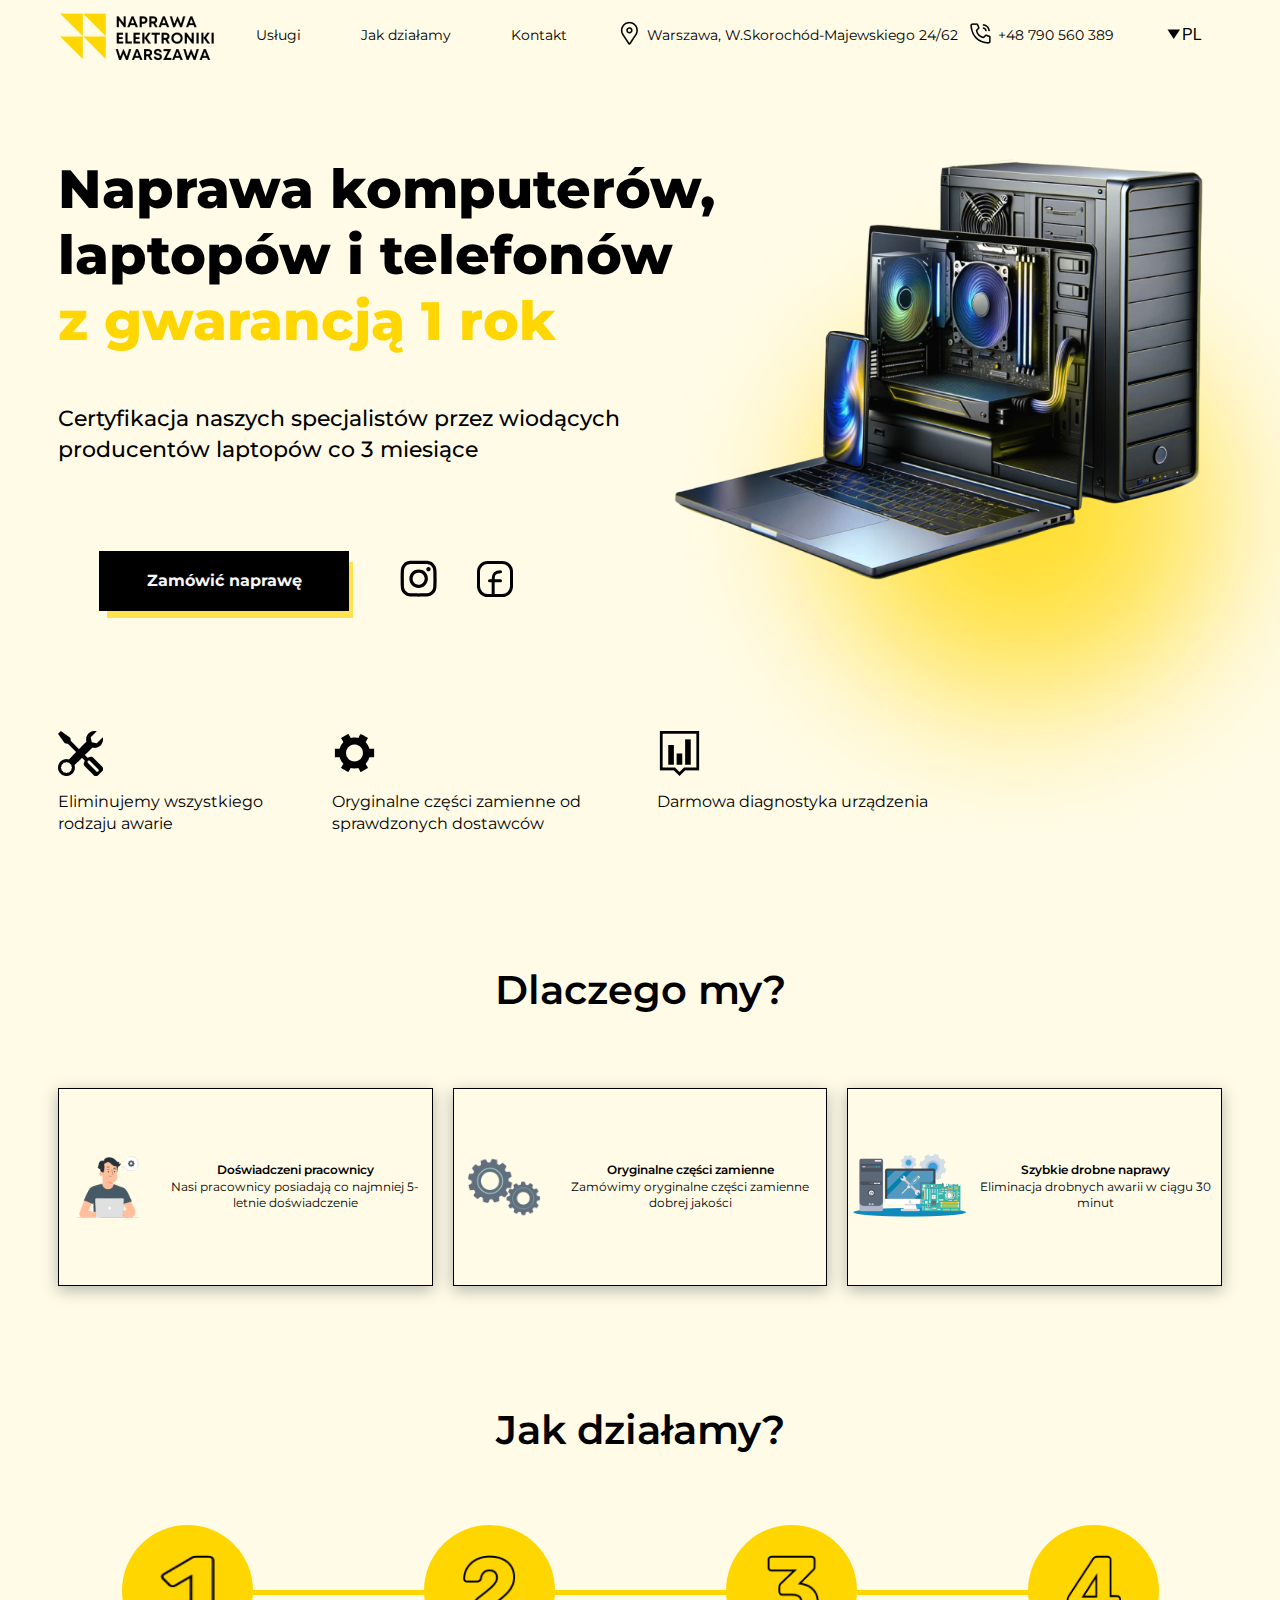
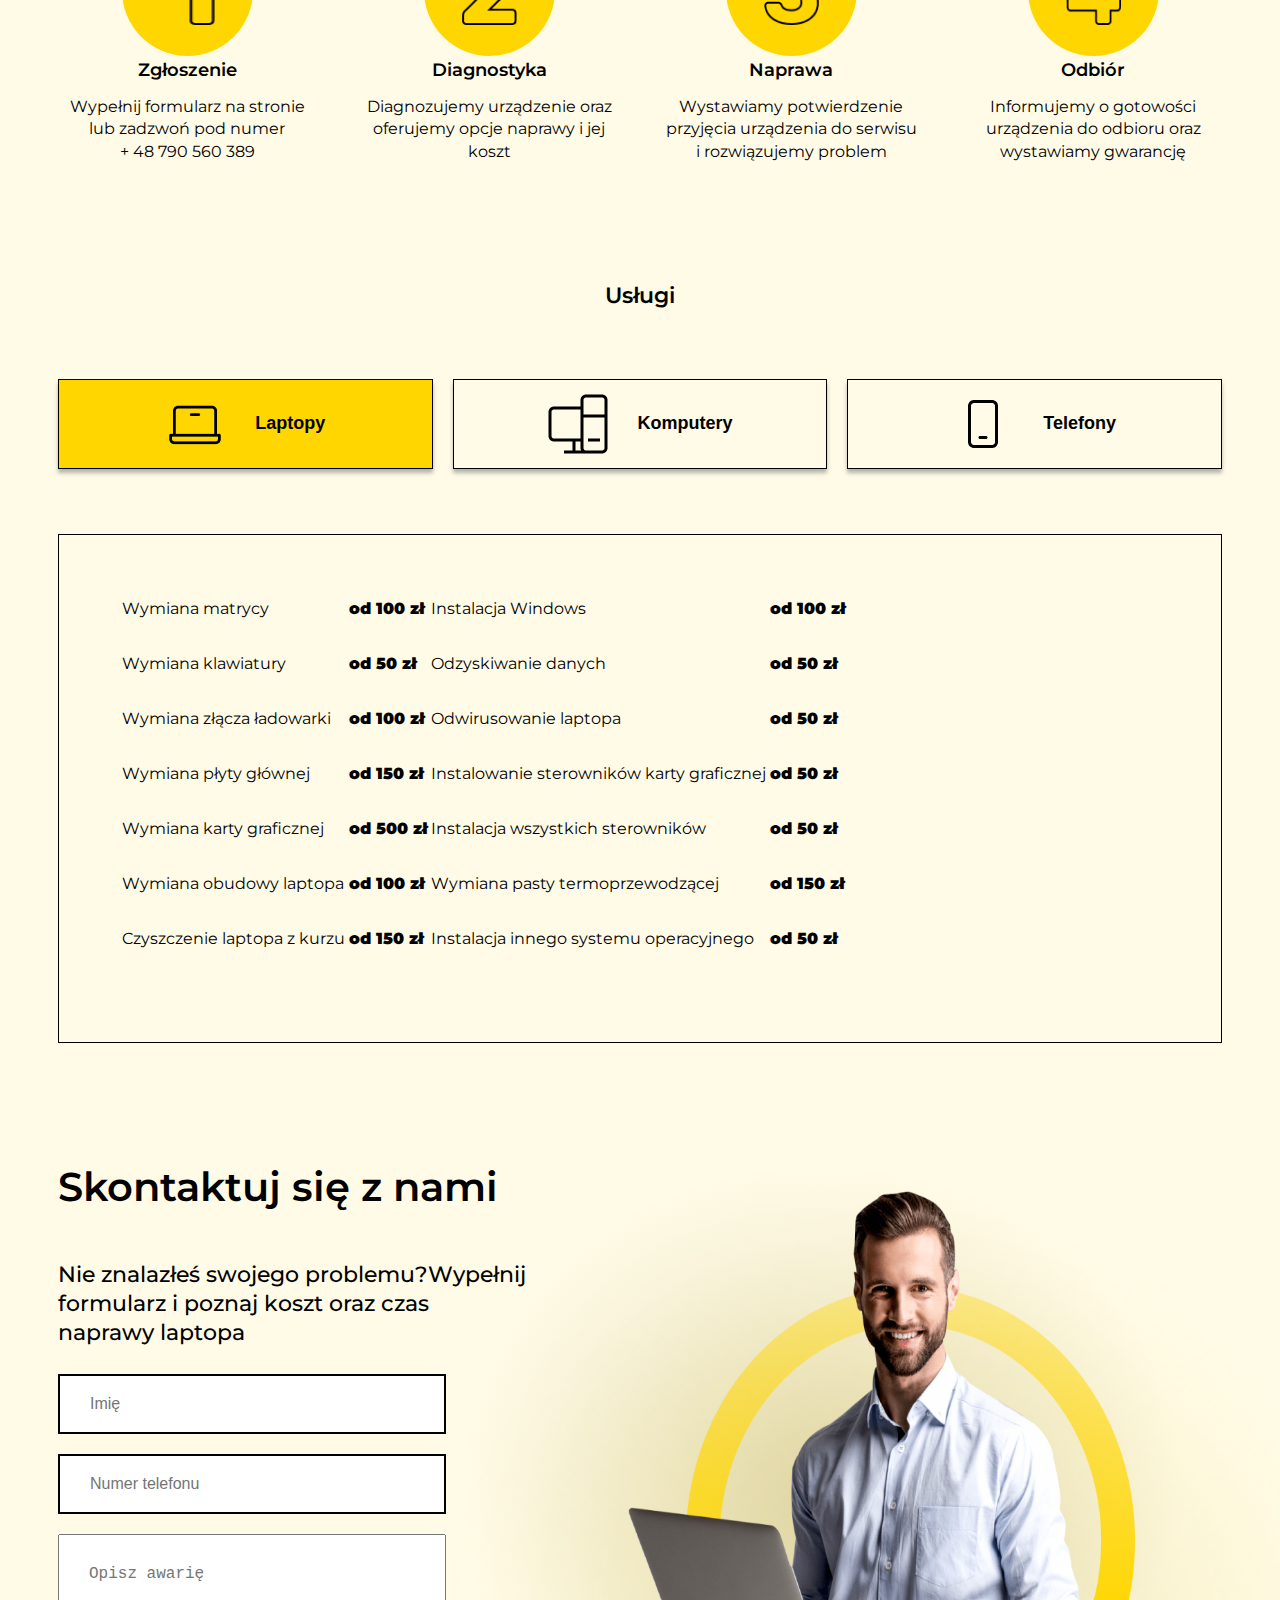
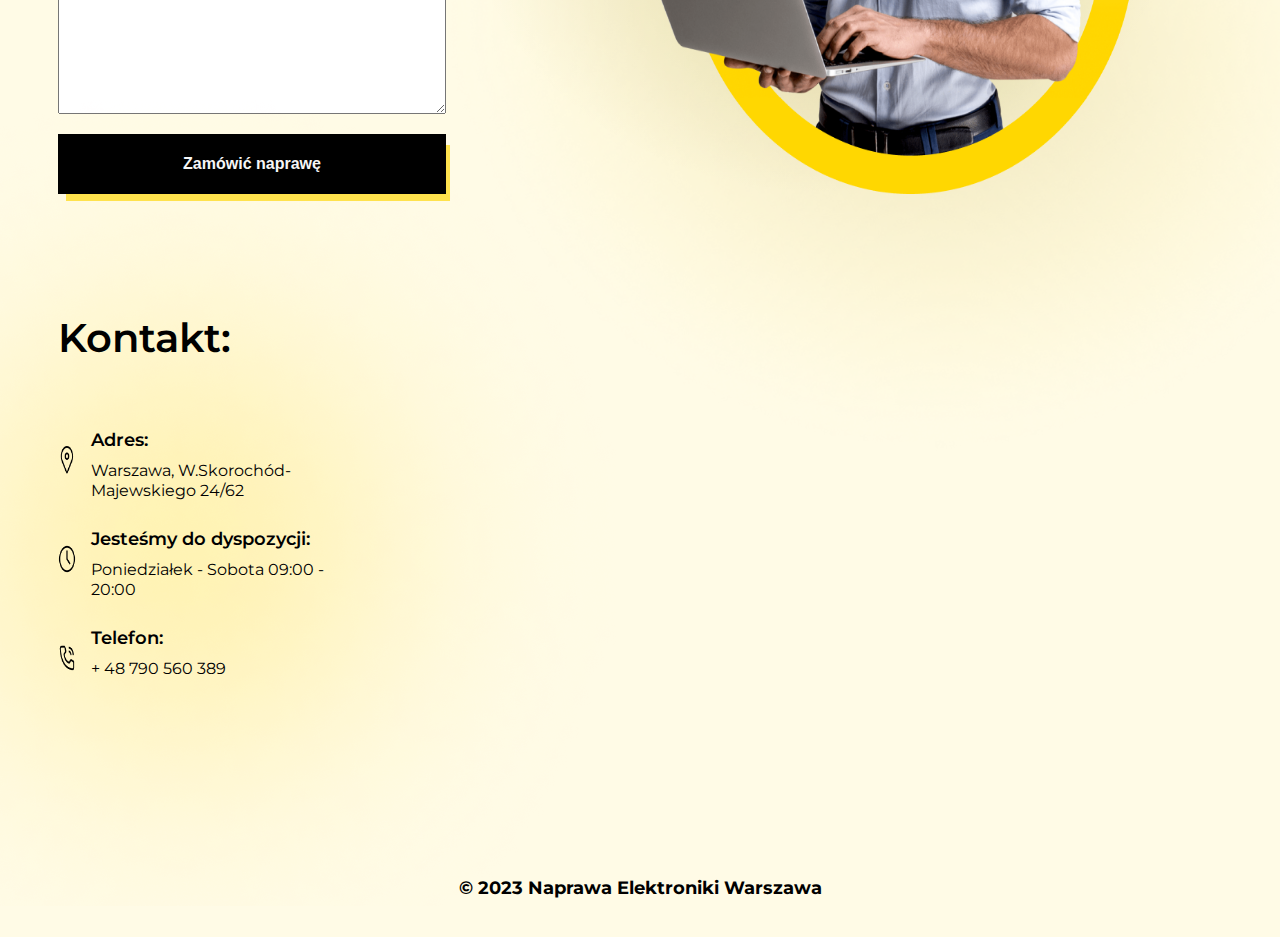
==== commit 66b51781: "Update" ====
--- a/index.html
+++ b/index.html
@@ -24,7 +24,7 @@
     <link rel="stylesheet" href="./css/main.min.css" />
   </head>
   <body class="body">
-    <header class="header">
+    <header class="header container">
       <div class="container">
         <div class="logo">
           <img class="logo_img" src="./images/logo/logo.png" alt="Logo firmy" />
--- a/css/main.min.css
+++ b/css/main.min.css
@@ -1 +1 @@
-.visually-hidden{position:absolute;width:1px;height:1px;margin:-1px;border:0;padding:0;white-space:nowrap;-webkit-clip-path:inset(100%);clip-path:inset(100%);clip:rect(0 0 0 0);overflow:hidden}.info__item,.how-we-work__list,.that-we-provide,.social-media-list__item{list-style:none}.primary__link,.nav-list__link,.nav-lis__id,.item-link{text-decoration:none}*,*::before,*::after{-webkit-box-sizing:border-box;box-sizing:border-box}body{font-family:"Montserrat",sans-serif;background-color:#fffbe6;color:#000;font-size:16px}p,h1,h2,h3,h4,h5,h6{margin:0}ul{padding-left:0;margin:0}img{display:block;max-width:100%}.container{width:100%;padding-left:20px;padding-right:20px}@media screen and (min-width: 1px){.container--display{display:block}}@media screen and (min-width: 320px){.container{width:320px}}@media screen and (min-width: 1200px){.container{width:1204px;margin-left:auto;margin-right:auto}}@media screen and (min-width: 1800px){.container{padding-left:100px;padding-right:100px;width:1800px}}.header{position:fixed;z-index:1000;background-color:#fffbe6}@media screen and (min-width: 320px){.header{width:320px;height:30px}}@media screen and (min-width: 1200px){.header{width:100%;height:60px;left:0;right:0}}@media screen and (min-width: 320px){.main{padding-top:50px}}@media screen and (min-width: 1200px){.main{padding-top:84px}}.logo{cursor:pointer;display:-webkit-box;display:-ms-flexbox;display:flex;-webkit-box-align:center;-ms-flex-align:center;align-items:center;-webkit-box-pack:center;-ms-flex-pack:center;justify-content:center}@media screen and (min-width: 320px){.logo_img{width:73px;height:25px;background-color:rgba(0,0,0,0)}}@media screen and (min-width: 1200px){.logo_img{width:158px;height:54px;background-color:rgba(0,0,0,0)}}.nav-list{list-style-type:none;padding:0;margin:0;display:-webkit-box;display:-ms-flexbox;display:flex;-webkit-box-align:center;-ms-flex-align:center;align-items:center;-webkit-box-pack:center;-ms-flex-pack:center;justify-content:center}@media screen and (min-width: 1200px){.nav-list{all:unset;display:-webkit-box;display:-ms-flexbox;display:flex;-webkit-box-align:center;-ms-flex-align:center;align-items:center;-webkit-box-pack:center;-ms-flex-pack:center;justify-content:center;margin-left:95px}.nav-list:first-child{margin-left:40px;gap:20px}}@media screen and (min-width: 1800px){.nav-list{margin-left:151px}.nav-list:first-child{margin-left:50px;gap:30px}}.nav-list__item{color:#000;display:-webkit-box;display:-ms-flexbox;display:flex;-webkit-box-align:center;-ms-flex-align:center;align-items:center;-webkit-box-pack:center;-ms-flex-pack:center;justify-content:center;cursor:pointer}.nav-list__item:hover,.nav-list__item :focus{color:#ffd600}@media screen and (min-width: 1200px){.nav-list__item{font-size:14px;margin-left:20px}}@media screen and (min-width: 1800px){.nav-list__item{color:#000;font-size:18px}}@media screen and (min-width: 1800px){.nav-list__gap{gap:50px}}.header .container{display:-webkit-box;display:-ms-flexbox;display:flex;-webkit-box-align:center;-ms-flex-align:center;align-items:center}.item-link{color:#000}.nav-lis__id:hover,.nav-lis__id :focus{color:#ffd600}.dropbtn{position:relative;font-size:12px;line-height:15px;font-weight:400;background-color:#fffbe6;border:none;cursor:pointer;color:#000}.dropbtn:hover,.dropbtn :focus{color:#ffd600}@media screen and (min-width: 1200px){.dropbtn{font-size:16px;line-height:22px}}@media screen and (min-width: 1800px){.dropbtn{padding:20px;font-size:18px}}.dropdown{position:relative;margin-left:62px}@media screen and (min-width: 1200px){.dropdown{margin-left:62px}}@media screen and (min-width: 1800px){.dropdown{position:relative;margin-left:auto}}.dropdown-content{font-size:12px;display:none;position:absolute;background-color:#fffbe6;-webkit-box-shadow:0px 8px 16px 0px rgba(0,0,0,.2);box-shadow:0px 8px 16px 0px rgba(0,0,0,.2);z-index:13;left:-41%;right:auto}@media screen and (min-width: 1200px){.dropdown-content{font-size:14px;z-index:13;left:0;top:100%;-webkit-transform:translateX(0);transform:translateX(0)}}@media screen and (min-width: 1800px){.dropdown-content{font-size:18px}}.dropdown-content a{color:#000;padding:12px 16px;text-decoration:none;display:block}.dropdown:hover .dropdown-content{display:block}.dropbtn__arrow{position:absolute;margin-left:-18px}@media screen and (min-width: 320px){.dropbtn__arrow{width:15px;height:15px}}@media screen and (min-width: 1200px){.dropbtn__arrow{width:20px;height:20px}}.nav-list__link{position:relative;color:#000}.nav-list__link:hover,.nav-list__link :focus{color:#ffd600}.nav-list__link:last-child{margin-left:20px}.nav-list__img{position:absolute;margin-left:-30px;top:-5px}.dropdown-content__link:hover,.dropdown-content__link :focus{color:#ffd600}.burger-menu{cursor:pointer;display:-webkit-box;display:-ms-flexbox;display:flex;margin-left:90px}@media screen and (min-width: 1200px){.burger-menu{display:none}}.burger-menu{position:relative}.burger-menu__content{display:none;position:absolute;top:100%;right:0;background-color:#fffbe6;-webkit-box-shadow:0 8px 16px rgba(0,0,0,.1);box-shadow:0 8px 16px rgba(0,0,0,.1);z-index:1000;width:140px;border-radius:4px}.burger-menu.active .burger-menu__content{display:block}.burger-menu__list{list-style:none;padding:0;margin:0}.burger-menu__item{padding:10px 15px;border-bottom:1px solid #eee;background-color:#fffbe6}.burger-menu__item:last-child{border-bottom:none}.burger-menu__link{text-decoration:none;color:#000;display:block}.burger-menu__link:hover,.burger-menu__link :focus{color:#ffd600}.is-hidden{opacity:0;pointer-events:none;visibility:hidden}.visually-hidden{display:none}.burger-menu__content:not(.visually-hidden){display:block}.menu{display:-webkit-box;display:-ms-flexbox;display:flex;-webkit-box-align:center;-ms-flex-align:center;align-items:center;-webkit-box-pack:center;-ms-flex-pack:center;justify-content:center}@media screen and (min-width: 1200px){.menu{display:block;all:unset;display:-webkit-box;display:-ms-flexbox;display:flex;-webkit-box-align:center;-ms-flex-align:center;align-items:center;-webkit-box-pack:center;-ms-flex-pack:center;justify-content:center}}.nav-list{list-style-type:none;padding:0;margin:0;display:-webkit-box;display:-ms-flexbox;display:flex;-webkit-box-align:center;-ms-flex-align:center;align-items:center;-webkit-box-pack:center;-ms-flex-pack:center;justify-content:center}@media screen and (min-width: 1200px){.nav-list{all:unset;display:-webkit-box;display:-ms-flexbox;display:flex;-webkit-box-align:center;-ms-flex-align:center;align-items:center;-webkit-box-pack:center;-ms-flex-pack:center;justify-content:center;margin-left:40px}.nav-list:first-child{margin-left:20px;gap:20px}}@media screen and (min-width: 1800px){.nav-list{margin-left:151px}.nav-list:first-child{margin-left:50px;gap:30px}}.information{display:-webkit-box;display:-ms-flexbox;display:flex}@media screen and (min-width: 1200px){.information{margin-top:65px}}@media screen and (min-width: 320px){.calc{width:30%}}@media screen and (min-width: 1200px){.calc{width:50%}}@media screen and (min-width: 1800px){.calc{width:50%}}.general__title{z-index:100}.title-lampot__bcg{position:absolute;display:none}@media screen and (min-width: 1200px){.title-lampot__bcg{display:block}}@media screen and (min-width: 320px){.title-lampot__img{display:none}}@media screen and (min-width: 1200px){.title-lampot__img{display:block;width:60%;margin-left:595px}}@media screen and (min-width: 1800px){.title-lampot__img{width:60%;margin-left:595px;margin-top:-223px}}.title-lampot__eclipse{position:absolute;margin-top:250px;margin-left:150px}.title-laptop{display:none}@media screen and (min-width: 1200px){.title-laptop{display:block;position:relative;margin-top:-55px}}@media screen and (min-width: 1800px){.title-laptop{position:relative;margin-top:-67px;margin-left:-50px}}.title-laptop__mobile{position:relative}@media screen and (min-width: 1200px){.title-laptop__mobile{display:none}}>.title-laptop__img{position:relative;width:70%;margin-left:595px;margin-top:-233px}.what-do-we-do{font-size:22px;font-weight:800;line-height:27px;width:175px}@media screen and (min-width: 1200px){.what-do-we-do{width:789px;font-size:54px;font-weight:800;line-height:65.83px}}@media screen and (min-width: 1800px){.what-do-we-do{width:789px;font-size:60px;font-weight:800;line-height:78px}}.guarantee{color:#ffd600}.our-specialists{padding-top:50px}@media screen and (min-width: 320px){.our-specialists{display:none}}@media screen and (min-width: 1200px){.our-specialists{display:block;font-size:22px;font-weight:500;line-height:30.8px}}@media screen and (min-width: 1800px){.our-specialists{font-size:24px;font-weight:500;line-height:33px}}.primary__link{width:250px;height:60px;-webkit-box-pack:center;-ms-flex-pack:center;justify-content:center;-webkit-box-align:center;-ms-flex-align:center;align-items:center;align-items:center;display:-webkit-box;display:-ms-flexbox;display:flex}.that-we-provide{margin-top:170px;display:block}@media screen and (min-width: 1200px){.that-we-provide{margin-top:100px;display:-webkit-box;display:-ms-flexbox;display:flex}}.general__social{margin-top:34px;display:-webkit-box;display:-ms-flexbox;display:flex;-webkit-box-align:center;-ms-flex-align:center;align-items:center;width:250px;height:60px;align-items:center;-webkit-box-pack:center;-ms-flex-pack:center;justify-content:center}@media screen and (min-width: 1200px){.general__social{margin-top:85px;width:500px}}.social-media-list{display:-webkit-box;display:-ms-flexbox;display:flex;-webkit-box-align:center;-ms-flex-align:center;align-items:center;gap:20px;margin-left:50px}.social-media-list__item{display:none}@media screen and (min-width: 1200px){.social-media-list__item{display:-webkit-box;display:-ms-flexbox;display:flex}}.social__svg path{stroke:#000;stroke-width:3;stroke-linecap:round;stroke-linejoin:round}.social__svg:hover path,.social__svg:focus path{stroke:#ffd600}.social-svg__instagram:hover,:focus path{stroke:#ffd600}.social-svg__instagram{margin-top:13px}.title-mobile{margin-top:-28px;margin-left:24px}.bcg-mobile{position:absolute;margin-top:-4px;margin-left:93px}@media screen and (min-width: 1200px){.bcg-mobile{display:none}}@media screen and (min-width: 1200px){.info-mobile{display:none}}.that-we-provide{z-index:101;position:relative;margin-top:-60px;display:-webkit-box;display:-ms-flexbox;display:flex;gap:45px;margin-top:20px}.that-we-provide__list{display:none}@media screen and (min-width: 1200px){.that-we-provide__list{font-weight:400;line-height:22.4px;font-size:16px;max-width:280px;height:110px;display:block}}@media screen and (min-width: 1800px){.that-we-provide__list{font-size:18px;max-width:280px;height:110px}}@media screen and (min-width: 1200px){.that-we-provide__list_margin{width:229px}}.that-we-provide__img{margin-bottom:15px}.features-list{display:block;list-style:none;padding:0;margin:0;gap:20px}@media screen and (min-width: 1200px){.features-list{-webkit-box-pack:justify;-ms-flex-pack:justify;justify-content:space-between;display:-webkit-box;display:-ms-flexbox;display:flex}}@media screen and (min-width: 1800px){.features-list{-webkit-box-pack:center;-ms-flex-pack:center;justify-content:center}}.features-box{position:relative;z-index:101}@media screen and (min-width: 1200px){.features-box{margin-top:0px;margin-top:115px}}.features__title{display:none;margin-bottom:70px;text-align:center;font-size:40px;font-weight:600;line-height:57px;color:#000}@media screen and (min-width: 1200px){.features__title{display:block}}@media screen and (min-width: 1800px){.features__title{font-size:48px}}.features-list__item{display:block;height:198px;width:280px;text-align:center;border:1px solid #000;-webkit-box-align:center;-ms-flex-align:center;align-items:center;background:#fffbe6;-webkit-box-shadow:0px 4px 15px 0px rgba(38,50,56,.35);box-shadow:0px 4px 15px 0px rgba(38,50,56,.35)}.features-list__item:not(:last-child){margin-bottom:20px}@media screen and (min-width: 1200px){.features-list__item{display:-webkit-box;display:-ms-flexbox;display:flex;width:388px}.features-list__item:not(:last-child){margin-bottom:0}}@media screen and (min-width: 1800px){.features-list__item{width:586px}}.features-list__img{margin-left:30%;width:115px;height:115px;margin-right:20px;-ms-flex-negative:0;flex-shrink:0}@media screen and (min-width: 1200px){.features-list__img{margin-left:0;margin-right:0;width:100px;height:100px}}@media screen and (min-width: 1800px){.features-list__img{width:135px;height:135px}}@media screen and (min-width: 1200px){.features-list__img_upgrade{height:60px}}.features-list__content{display:-webkit-box;display:-ms-flexbox;display:flex}.features-list__title,.features-list__text{font-weight:400;line-height:16.8px;font-size:12px;margin:0}@media screen and (min-width: 1800px){.features-list__title,.features-list__text{font-size:16px;font-weight:400;line-height:25px}}@media screen and (min-width: 1800px){.features-list__title,.features-list__text{font-size:18px}}.features-list__title{font-weight:600}.features-list__item_upgrade{margin-left:30%;margin-top:10px;margin-bottom:10px;width:122px;height:74px}@media screen and (min-width: 1200px){.features-list__item_upgrade{margin-left:0;margin-top:0;margin-bottom:0}}.progress-bar{list-style-type:none;padding-left:0;display:-webkit-box;display:-ms-flexbox;display:flex}.how-we-work__list{display:block}@media screen and (min-width: 1200px){.how-we-work__list{display:-webkit-box;display:-ms-flexbox;display:flex;gap:44px;text-align:center}}@media screen and (min-width: 1800px){.how-we-work__list{gap:148px}}.feature-list{width:1445px}.how-we-work__title{display:contents;font-weight:600;font-size:12px;line-height:14.63px}@media screen and (min-width: 1200px){.how-we-work__title{font-weight:600;font-size:18px;line-height:21.94px;margin-bottom:70px}}@media screen and (min-width: 1800px){.how-we-work__title{font-weight:600;font-size:24px;line-height:30px}}.circle{position:relative;background-color:#ffd600;border-radius:50%;display:inline-block;width:40px;height:40px}@media screen and (min-width: 1200px){.circle{width:131px;height:131px}}.how-we-work__item .circle::after{content:"";position:absolute;bottom:-88px;left:50%;height:93px;width:1px;background-color:#ffd600;-webkit-transform:translateX(-50%);transform:translateX(-50%)}@media screen and (min-width: 1200px){.how-we-work__item .circle::after{display:none}}.how-we-work__item:last-child .circle::after{display:none}@media screen and (min-width: 1200px){.bar{width:300px;height:5px;background-color:#ffd600;position:absolute;top:50%;left:100%}}.circle__number{position:absolute;margin-top:6px;margin-left:12px;width:16px;height:28px}@media screen and (min-width: 1200px){.circle__number{position:absolute;margin-top:30px;margin-left:38px;width:55px;height:70px}}.how-we-work__job{text-align:center;font-size:22px;font-weight:600;line-height:26.07px;color:#000}@media screen and (min-width: 1200px){.how-we-work__job{margin-bottom:70px;font-size:40px;font-weight:600;line-height:48.76px;color:#000}}@media screen and (min-width: 1800px){.how-we-work__job{font-size:48px;line-height:57px}}.how-we-work__information{margin-top:30px}@media screen and (min-width: 320px){.how-we-work__information{margin-left:30px}}@media screen and (min-width: 1200px){.how-we-work__information{margin-left:0px;margin-top:0px}}@media screen and (min-width: 1800px){.how-we-work__information{margin-left:0px;margin-top:0px}}.how-we-work__text{font-size:12px;font-weight:400;line-height:16.8px;width:163px;margin-top:10px}@media screen and (min-width: 1200px){.how-we-work__text{font-size:16px;font-weight:400;line-height:22.4px;width:258px;margin-top:14px}}@media screen and (min-width: 1800px){.how-we-work__text{font-size:18px;font-weight:400;line-height:26px;width:283px}}.how-we-work__item{display:-webkit-box;display:-ms-flexbox;display:flex;-webkit-box-align:center;-ms-flex-align:center;align-items:center}@media screen and (min-width: 1200px){.how-we-work__item{display:block;-webkit-box-align:none;-ms-flex-align:none;align-items:none}}.price__title{margin-bottom:30px;text-align:center;color:#000;font-size:40px;font-weight:600;line-height:48.76px}@media screen and (min-width: 1200px){.price__title{margin-bottom:70px;font-size:22px;font-weight:600;line-height:26.07px}}@media screen and (min-width: 1800px){.price__title{font-size:48px;font-weight:600;line-height:57px}}.price__btn{border:1px solid #000;background-color:#fffbe6;color:#000;display:-webkit-box;display:-ms-flexbox;display:flex;-webkit-box-pack:center;-ms-flex-pack:center;justify-content:center;-webkit-box-align:center;-ms-flex-align:center;align-items:center;cursor:pointer}.price__btn:hover{background-color:#ffd600}@media screen and (min-width: 1200px){.price__btn{font-size:18px;font-weight:600;line-height:21.94px;width:388px;height:90px}}@media screen and (min-width: 1800px){.price__btn{font-size:24px;font-weight:600;line-height:30px;width:420px;height:120px}}.price__btn_boxShadow{display:none;-webkit-box-shadow:0px 4px 4px 0px rgba(38,50,56,.35);box-shadow:0px 4px 4px 0px rgba(38,50,56,.35)}@media screen and (min-width: 1200px){.price__btn_boxShadow{display:-webkit-box;display:-ms-flexbox;display:flex}}.button__list{display:block}@media screen and (min-width: 1200px){.button__list{gap:20px;display:-webkit-box;display:-ms-flexbox;display:flex}}@media screen and (min-width: 1800px){.button__list{gap:159px}}.btn__img{margin-right:30px}.price__table{display:none}@media screen and (min-width: 1200px){.price__table{display:-webkit-box;display:-ms-flexbox;display:flex;padding-left:100px;padding-right:100px;padding-top:60px;padding-bottom:21px;border:1px solid #000;width:1164px;padding:60px}}@media screen and (min-width: 1800px){.price__table{width:1580px;padding-left:100px;padding-right:100px;padding-top:60px;padding-bottom:21px;height:388px}}@media screen and (min-width: 1200px){.prices{margin-top:65px}}.price__item{font-size:11px;font-weight:400;line-height:14.63px;padding-bottom:15px}@media screen and (min-width: 1200px){.price__item{font-size:16px;font-weight:400;line-height:19.5px;padding-bottom:30px}}@media screen and (min-width: 1800px){.price__item{font-size:18px;font-weight:400;line-height:22px;padding-bottom:39px}}.price__item_upgrade{padding-bottom:-30px}.price__item_bold{line-height:14.63px;font-weight:600}@media screen and (min-width: 1200px){.price__item_bold{line-height:22px;font-weight:900}}.price__list{padding-left:100px;padding-right:100px}.image__people{display:none}@media screen and (min-width: 1200px){.image__people{display:block;width:75%;position:relative}}.image__bcg{display:none}@media screen and (min-width: 1200px){.image__bcg{display:block;width:75%;position:absolute}}.price-table__mobile{width:300px}.phone-price__table{display:none}@media screen and (min-width: 1200px){.phone-price__table{display:block;padding-left:200px;padding-right:200px;padding-top:113px;padding-bottom:74px;border:1px solid #000;width:1163px}}@media screen and (min-width: 1800px){.phone-price__table{padding-left:303px;padding-right:303px;padding-top:113px;padding-bottom:104px;width:1580px}}@media screen and (min-width: 1200px){.price-table__mobile{display:none}}.active{background-color:#ffd600}.contacts{display:-webkit-box;display:-ms-flexbox;display:flex;height:100%;background:radial-gradient(30% 50% at 65% 50%, rgba(128, 107, 0, 0.2) 0%, rgba(255, 214, 0, 0) 100%)}.form-container{width:50%;background-color:#f8f8f8;padding:20px;-webkit-box-sizing:border-box;box-sizing:border-box}.contacts__title{width:214px;font-size:22px;font-weight:600;line-height:26.07px;margin-bottom:20px}@media screen and (min-width: 1200px){.contacts__title{width:443px;font-size:40px;margin-bottom:48px;font-weight:600;line-height:48.76px}}@media screen and (min-width: 1800px){.contacts__title{width:531px;font-size:48px;margin-bottom:48px;font-weight:600;line-height:59px}}.contacts__text{font-size:12px;font-weight:400;line-height:14.63px;margin-bottom:20px}@media screen and (min-width: 1200px){.contacts__text{font-size:22px;font-weight:500;line-height:29px;margin-bottom:26.82px}}@media screen and (min-width: 1800px){.contacts__text{font-size:24px;font-weight:500;line-height:29px;margin-bottom:57px}}.image-container{display:-webkit-box;display:-ms-flexbox;display:flex;-webkit-box-pack:center;-ms-flex-pack:center;justify-content:center}.contacts-us-form{width:469px}.form{gap:20px;display:-webkit-box;display:-ms-flexbox;display:flex;-webkit-box-orient:vertical;-webkit-box-direction:normal;-ms-flex-direction:column;flex-direction:column}.form__size{padding-left:30px;border:2px solid #000;font-size:12px;line-height:14.63px;height:45px;width:280px}@media screen and (min-width: 1200px){.form__size{font-size:16px;line-height:19.5px;height:60px;width:388px}}@media screen and (min-width: 1800px){.form__size{font-size:24px;height:80px;width:467px;line-height:21.94px}}.form__size_textarea{padding-left:20px;padding-top:15px;font-size:12px;line-height:14.63px;height:140px;width:280px}@media screen and (min-width: 1200px){.form__size_textarea{padding-left:30px;padding-top:30px;font-size:16px;line-height:19.5px;height:180px;width:388px}}@media screen and (min-width: 1200px)and (min-width: 1800px){.form__size_textarea{padding-left:30px;padding-top:30px;font-size:24px;height:230px;width:467px}}.contacts-form,.image-container{-webkit-box-flex:1;-ms-flex:1;flex:1;min-width:0}.section-mobile{display:none}@media screen and (min-width: 1200px){.section-mobile{display:-webkit-box;display:-ms-flexbox;display:flex}}.social-mobile__title{color:rgba(0,0,0,.7);display:-webkit-box;display:-ms-flexbox;display:flex;font-size:12px;line-height:14.63px}@media screen and (min-width: 1200px){.social-mobile__title{display:none}}.social-mobile{width:280px;margin-top:20px}.container-link{display:-webkit-box;display:-ms-flexbox;display:flex;gap:20px;margin-top:15px}.map-mobile{margin-top:30px}@media screen and (min-width: 1200px){.map-mobile{display:none}}.primary-btn{border:none;z-index:100;height:60px;font-weight:600;font-size:12px;line-height:14.63px;color:#f6f6f6;background-color:#000;-webkit-box-shadow:6px 9px 0px -2px #ffe24d;box-shadow:6px 9px 0px -2px #ffe24d;cursor:pointer}.primary-btn:hover,.primary-btn :focus{background-color:#ffe24d;-webkit-box-shadow:6px 9px 0px -2px #000;box-shadow:6px 9px 0px -2px #000;color:#000}@media screen and (min-width: 1200px){.primary-btn{width:250px;font-weight:700;font-size:16px;line-height:19.5px;display:-webkit-box;display:-ms-flexbox;display:flex}}@media screen and (min-width: 1200px){.primary-btn_upgrade{text-align:center;-webkit-box-pack:center;-ms-flex-pack:center;justify-content:center;-webkit-box-align:center;-ms-flex-align:center;align-items:center;width:388px}}.footer__title{text-align:center;width:280px;font-size:12px;color:#000;font-family:500;line-height:22px;padding-bottom:30px}@media screen and (min-width: 1200px){.footer__title{font-size:18px;width:100%;text-align:center}}.data{display:-webkit-box;display:-ms-flexbox;display:flex;-ms-flex-pack:distribute;justify-content:space-around;-webkit-box-align:start;-ms-flex-align:start;align-items:flex-start}.info{width:50%;position:relative}.map{display:none}@media screen and (min-width: 1200px){.map{display:-webkit-box;display:-ms-flexbox;display:flex;width:100%;margin-left:90px}}.info__item{display:-webkit-box;display:-ms-flexbox;display:flex;-webkit-box-align:center;-ms-flex-align:center;align-items:center}.data__title{display:none;margin-bottom:68px}@media screen and (min-width: 1200px){.data__title{display:block;font-size:40px;font-weight:600;line-height:48.76px}}@media screen and (min-width: 1800px){.data__title{font-size:48px;font-weight:600;line-height:58px}}.info-bcg__img{display:none}@media screen and (min-width: 1200px){.info-bcg__img{display:block;margin-top:-300px;margin-left:-270px;position:absolute}}.info__title{margin-bottom:9px;font-size:12px;font-weight:500;line-height:14.63px;color:rgba(0,0,0,.7)}@media screen and (min-width: 1200px){.info__title{font-size:18px;font-weight:600;line-height:21.94px;color:#000}}@media screen and (min-width: 1800px){.info__title{font-size:24px;font-weight:600;line-height:30px}}.info__text{font-size:11px;font-weight:600;line-height:14.63px}@media screen and (min-width: 1200px){.info__text{font-size:16px;font-weight:400;line-height:19.5px}}@media screen and (min-width: 1800px){.info__text{font-size:18px;font-weight:400;line-height:22px}}.info__list{gap:30px;display:grid}@media screen and (min-width: 1200px){.info__list{gap:39px}}.info__item__margin{height:20px;margin-left:10px}@media screen and (min-width: 1200px){.info__item__margin{width:400px;height:60px;margin-left:15px}}@media screen and (min-width: 1800px){.info__item__margin{margin-left:34px}}.info__img{width:20px;height:20px}@media screen and (min-width: 1200px){.info__img{width:30px;height:30px}}.section{margin-bottom:50px}@media screen and (min-width: 1200px){.section{margin-bottom:120px}}.mobile-btn{width:300px;height:52px;background-color:#ffd600;border:none;color:#000;cursor:pointer;font-size:14px;font-weight:600;line-height:17.07px;margin-bottom:30px}@media screen and (min-width: 1200px){.mobile-btn{display:none}}/*# sourceMappingURL=main.min.css.map */+.visually-hidden{position:absolute;width:1px;height:1px;margin:-1px;border:0;padding:0;white-space:nowrap;-webkit-clip-path:inset(100%);clip-path:inset(100%);clip:rect(0 0 0 0);overflow:hidden}.info__item,.how-we-work__list,.that-we-provide,.social-media-list__item{list-style:none}.primary__link,.nav-list__link,.nav-lis__id,.item-link{text-decoration:none}*,*::before,*::after{-webkit-box-sizing:border-box;box-sizing:border-box}body{font-family:"Montserrat",sans-serif;background-color:#fffbe6;color:#000;font-size:16px}p,h1,h2,h3,h4,h5,h6{margin:0}ul{padding-left:0;margin:0}img{display:block;max-width:100%}.container{width:100%;padding-left:20px;padding-right:20px;margin-left:auto;margin-right:auto}@media screen and (min-width: 1px){.container--display{display:block}}@media screen and (min-width: 320px){.container{width:320px}}@media screen and (min-width: 767px){.container{width:767px}}@media screen and (min-width: 1200px){.container{width:1204px;margin-left:auto;margin-right:auto}}@media screen and (min-width: 1800px){.container{padding-left:100px;padding-right:100px;width:1800px}}.header{z-index:1000;background-color:#fffbe6}@media screen and (min-width: 320px){.header{width:320px;height:30px}}@media screen and (min-width: 1200px){.header{position:fixed;width:100%;height:60px;left:0;right:0}}@media screen and (min-width: 320px){.main{padding-top:50px}}@media screen and (min-width: 1200px){.main{padding-top:84px}}.logo{cursor:pointer;display:-webkit-box;display:-ms-flexbox;display:flex;-webkit-box-align:center;-ms-flex-align:center;align-items:center;-webkit-box-pack:center;-ms-flex-pack:center;justify-content:center}@media screen and (min-width: 320px){.logo_img{width:73px;height:25px;background-color:rgba(0,0,0,0)}}@media screen and (min-width: 1200px){.logo_img{width:158px;height:54px;background-color:rgba(0,0,0,0)}}.nav-list{list-style-type:none;padding:0;margin:0;display:-webkit-box;display:-ms-flexbox;display:flex;-webkit-box-align:center;-ms-flex-align:center;align-items:center;-webkit-box-pack:center;-ms-flex-pack:center;justify-content:center}@media screen and (min-width: 1200px){.nav-list{all:unset;display:-webkit-box;display:-ms-flexbox;display:flex;-webkit-box-align:center;-ms-flex-align:center;align-items:center;-webkit-box-pack:center;-ms-flex-pack:center;justify-content:center;margin-left:95px}.nav-list:first-child{margin-left:40px;gap:20px}}@media screen and (min-width: 1800px){.nav-list{margin-left:151px}.nav-list:first-child{margin-left:50px;gap:30px}}.nav-list__item{color:#000;display:-webkit-box;display:-ms-flexbox;display:flex;-webkit-box-align:center;-ms-flex-align:center;align-items:center;-webkit-box-pack:center;-ms-flex-pack:center;justify-content:center;cursor:pointer}.nav-list__item:hover,.nav-list__item :focus{color:#ffd600}@media screen and (min-width: 1200px){.nav-list__item{font-size:14px;margin-left:20px}}@media screen and (min-width: 1800px){.nav-list__item{color:#000;font-size:18px}}@media screen and (min-width: 1800px){.nav-list__gap{gap:50px}}.header .container{display:-webkit-box;display:-ms-flexbox;display:flex;-webkit-box-align:center;-ms-flex-align:center;align-items:center}.item-link{color:#000}.nav-lis__id:hover,.nav-lis__id :focus{color:#ffd600}.dropbtn{position:relative;font-size:12px;line-height:15px;font-weight:400;background-color:#fffbe6;border:none;cursor:pointer;color:#000}.dropbtn:hover,.dropbtn :focus{color:#ffd600}@media screen and (min-width: 1200px){.dropbtn{font-size:16px;line-height:22px}}@media screen and (min-width: 1800px){.dropbtn{padding:20px;font-size:18px}}.dropdown{position:relative;margin-left:62px}@media screen and (min-width: 1200px){.dropdown{margin-left:62px}}@media screen and (min-width: 1800px){.dropdown{position:relative;margin-left:auto}}.dropdown-content{font-size:12px;display:none;position:absolute;background-color:#fffbe6;-webkit-box-shadow:0px 8px 16px 0px rgba(0,0,0,.2);box-shadow:0px 8px 16px 0px rgba(0,0,0,.2);z-index:13;left:-41%;right:auto}@media screen and (min-width: 1200px){.dropdown-content{font-size:14px;z-index:13;left:0;top:100%;-webkit-transform:translateX(0);transform:translateX(0)}}@media screen and (min-width: 1800px){.dropdown-content{font-size:18px}}.dropdown-content a{color:#000;padding:12px 16px;text-decoration:none;display:block}.dropdown:hover .dropdown-content{display:block}.dropbtn__arrow{position:absolute;margin-left:-18px}@media screen and (min-width: 320px){.dropbtn__arrow{width:15px;height:15px}}@media screen and (min-width: 1200px){.dropbtn__arrow{width:20px;height:20px}}.nav-list__link{position:relative;color:#000}.nav-list__link:hover,.nav-list__link :focus{color:#ffd600}.nav-list__link:last-child{margin-left:20px}.nav-list__img{position:absolute;margin-left:-30px;top:-5px}.dropdown-content__link:hover,.dropdown-content__link :focus{color:#ffd600}.burger-menu{cursor:pointer;display:-webkit-box;display:-ms-flexbox;display:flex;margin-left:90px}@media screen and (min-width: 1200px){.burger-menu{display:none}}.burger-menu{position:relative}.burger-menu__content{display:none;position:absolute;top:100%;right:0;background-color:#fffbe6;-webkit-box-shadow:0 8px 16px rgba(0,0,0,.1);box-shadow:0 8px 16px rgba(0,0,0,.1);z-index:1000;width:140px;border-radius:4px}.burger-menu.active .burger-menu__content{display:block}.burger-menu__list{list-style:none;padding:0;margin:0}.burger-menu__item{padding:10px 15px;border-bottom:1px solid #eee;background-color:#fffbe6}.burger-menu__item:last-child{border-bottom:none}.burger-menu__link{text-decoration:none;color:#000;display:block}.burger-menu__link:hover,.burger-menu__link :focus{color:#ffd600}.is-hidden{opacity:0;pointer-events:none;visibility:hidden}.visually-hidden{display:none}.burger-menu__content:not(.visually-hidden){display:block}.menu{display:-webkit-box;display:-ms-flexbox;display:flex;-webkit-box-align:center;-ms-flex-align:center;align-items:center;-webkit-box-pack:center;-ms-flex-pack:center;justify-content:center}@media screen and (min-width: 1200px){.menu{display:block;all:unset;display:-webkit-box;display:-ms-flexbox;display:flex;-webkit-box-align:center;-ms-flex-align:center;align-items:center;-webkit-box-pack:center;-ms-flex-pack:center;justify-content:center}}.nav-list{list-style-type:none;padding:0;margin:0;display:-webkit-box;display:-ms-flexbox;display:flex;-webkit-box-align:center;-ms-flex-align:center;align-items:center;-webkit-box-pack:center;-ms-flex-pack:center;justify-content:center}@media screen and (min-width: 1200px){.nav-list{all:unset;display:-webkit-box;display:-ms-flexbox;display:flex;-webkit-box-align:center;-ms-flex-align:center;align-items:center;-webkit-box-pack:center;-ms-flex-pack:center;justify-content:center;margin-left:40px}.nav-list:first-child{margin-left:20px;gap:20px}}@media screen and (min-width: 1800px){.nav-list{margin-left:151px}.nav-list:first-child{margin-left:50px;gap:30px}}.information{display:-webkit-box;display:-ms-flexbox;display:flex}@media screen and (min-width: 1200px){.information{margin-top:65px}}@media screen and (min-width: 320px){.calc{width:30%}}@media screen and (min-width: 1200px){.calc{width:50%}}@media screen and (min-width: 1800px){.calc{width:50%}}.general__title{z-index:100}.title-lampot__bcg{position:absolute;display:none}@media screen and (min-width: 1200px){.title-lampot__bcg{display:block}}@media screen and (min-width: 320px){.title-lampot__img{display:none}}@media screen and (min-width: 1200px){.title-lampot__img{display:block;width:60%;margin-left:595px}}@media screen and (min-width: 1800px){.title-lampot__img{width:60%;margin-left:595px;margin-top:-223px}}.title-lampot__eclipse{position:absolute;margin-top:250px;margin-left:150px}.title-laptop{display:none}@media screen and (min-width: 1200px){.title-laptop{display:block;position:relative;margin-top:-55px}}@media screen and (min-width: 1800px){.title-laptop{position:relative;margin-top:-67px;margin-left:-50px}}.title-laptop__mobile{position:relative}@media screen and (min-width: 1200px){.title-laptop__mobile{display:none}}>.title-laptop__img{position:relative;width:70%;margin-left:595px;margin-top:-233px}.what-do-we-do{font-size:22px;font-weight:800;line-height:27px;width:175px}@media screen and (min-width: 1200px){.what-do-we-do{width:789px;font-size:54px;font-weight:800;line-height:65.83px}}@media screen and (min-width: 1800px){.what-do-we-do{width:789px;font-size:60px;font-weight:800;line-height:78px}}.guarantee{color:#ffd600}.our-specialists{padding-top:50px}@media screen and (min-width: 320px){.our-specialists{display:none}}@media screen and (min-width: 1200px){.our-specialists{display:block;font-size:22px;font-weight:500;line-height:30.8px}}@media screen and (min-width: 1800px){.our-specialists{font-size:24px;font-weight:500;line-height:33px}}.primary__link{width:250px;height:60px;-webkit-box-pack:center;-ms-flex-pack:center;justify-content:center;-webkit-box-align:center;-ms-flex-align:center;align-items:center;align-items:center;display:-webkit-box;display:-ms-flexbox;display:flex}.that-we-provide{margin-top:170px;display:block}@media screen and (min-width: 1200px){.that-we-provide{margin-top:100px;display:-webkit-box;display:-ms-flexbox;display:flex}}.general__social{margin-top:34px;display:-webkit-box;display:-ms-flexbox;display:flex;-webkit-box-align:center;-ms-flex-align:center;align-items:center;width:250px;height:60px;align-items:center;-webkit-box-pack:center;-ms-flex-pack:center;justify-content:center}@media screen and (min-width: 1200px){.general__social{margin-top:85px;width:500px}}.social-media-list{display:-webkit-box;display:-ms-flexbox;display:flex;-webkit-box-align:center;-ms-flex-align:center;align-items:center;gap:20px;margin-left:50px}.social-media-list__item{display:none}@media screen and (min-width: 1200px){.social-media-list__item{display:-webkit-box;display:-ms-flexbox;display:flex}}.social__svg path{stroke:#000;stroke-width:3;stroke-linecap:round;stroke-linejoin:round}.social__svg:hover path,.social__svg:focus path{stroke:#ffd600}.social-svg__instagram:hover,:focus path{stroke:#ffd600}.social-svg__instagram{margin-top:13px}.title-mobile{margin-top:-28px;margin-left:24px}.bcg-mobile{position:absolute;margin-top:-4px;margin-left:93px}@media screen and (min-width: 1200px){.bcg-mobile{display:none}}@media screen and (min-width: 767px){.info-mobile{width:90%}}@media screen and (min-width: 1200px){.info-mobile{display:none}}.that-we-provide{z-index:101;position:relative;margin-top:-60px;display:-webkit-box;display:-ms-flexbox;display:flex;gap:45px;margin-top:20px}.that-we-provide__list{display:none}@media screen and (min-width: 1200px){.that-we-provide__list{font-weight:400;line-height:22.4px;font-size:16px;max-width:280px;height:110px;display:block}}@media screen and (min-width: 1800px){.that-we-provide__list{font-size:18px;max-width:280px;height:110px}}@media screen and (min-width: 1200px){.that-we-provide__list_margin{width:229px}}.that-we-provide__img{margin-bottom:15px}.features-list{display:block;list-style:none;padding:0;margin:0;gap:20px}@media screen and (min-width: 1200px){.features-list{-webkit-box-pack:justify;-ms-flex-pack:justify;justify-content:space-between;display:-webkit-box;display:-ms-flexbox;display:flex}}@media screen and (min-width: 1800px){.features-list{-webkit-box-pack:center;-ms-flex-pack:center;justify-content:center}}.features-box{position:relative;z-index:101}@media screen and (min-width: 1200px){.features-box{margin-top:0px;margin-top:115px}}.features__title{display:none;margin-bottom:70px;text-align:center;font-size:40px;font-weight:600;line-height:57px;color:#000}@media screen and (min-width: 1200px){.features__title{display:block}}@media screen and (min-width: 1800px){.features__title{font-size:48px}}.features-list__item{display:block;height:198px;width:280px;text-align:center;border:1px solid #000;-webkit-box-align:center;-ms-flex-align:center;align-items:center;background:#fffbe6;-webkit-box-shadow:0px 4px 15px 0px rgba(38,50,56,.35);box-shadow:0px 4px 15px 0px rgba(38,50,56,.35)}.features-list__item:not(:last-child){margin-bottom:20px}@media screen and (min-width: 1200px){.features-list__item{display:-webkit-box;display:-ms-flexbox;display:flex;width:388px}.features-list__item:not(:last-child){margin-bottom:0}}@media screen and (min-width: 1800px){.features-list__item{width:586px}}.features-list__img{margin-left:30%;width:115px;height:115px;margin-right:20px;-ms-flex-negative:0;flex-shrink:0}@media screen and (min-width: 1200px){.features-list__img{margin-left:0;margin-right:0;width:100px;height:100px}}@media screen and (min-width: 1800px){.features-list__img{width:135px;height:135px}}@media screen and (min-width: 1200px){.features-list__img_upgrade{height:60px}}.features-list__content{display:-webkit-box;display:-ms-flexbox;display:flex}.features-list__title,.features-list__text{font-weight:400;line-height:16.8px;font-size:12px;margin:0}@media screen and (min-width: 1800px){.features-list__title,.features-list__text{font-size:16px;font-weight:400;line-height:25px}}@media screen and (min-width: 1800px){.features-list__title,.features-list__text{font-size:18px}}.features-list__title{font-weight:600}.features-list__item_upgrade{margin-left:30%;margin-top:10px;margin-bottom:10px;width:122px;height:74px}@media screen and (min-width: 1200px){.features-list__item_upgrade{margin-left:0;margin-top:0;margin-bottom:0}}.progress-bar{list-style-type:none;padding-left:0;display:-webkit-box;display:-ms-flexbox;display:flex}.how-we-work__list{display:block}@media screen and (min-width: 1200px){.how-we-work__list{display:-webkit-box;display:-ms-flexbox;display:flex;gap:44px;text-align:center}}@media screen and (min-width: 1800px){.how-we-work__list{gap:148px}}.feature-list{width:1445px}.how-we-work__title{display:contents;font-weight:600;font-size:12px;line-height:14.63px}@media screen and (min-width: 1200px){.how-we-work__title{font-weight:600;font-size:18px;line-height:21.94px;margin-bottom:70px}}@media screen and (min-width: 1800px){.how-we-work__title{font-weight:600;font-size:24px;line-height:30px}}.circle{position:relative;background-color:#ffd600;border-radius:50%;display:inline-block;width:40px;height:40px}@media screen and (min-width: 1200px){.circle{width:131px;height:131px}}.how-we-work__item .circle::after{content:"";position:absolute;bottom:-88px;left:50%;height:93px;width:1px;background-color:#ffd600;-webkit-transform:translateX(-50%);transform:translateX(-50%)}@media screen and (min-width: 1200px){.how-we-work__item .circle::after{display:none}}.how-we-work__item:last-child .circle::after{display:none}@media screen and (min-width: 1200px){.bar{width:300px;height:5px;background-color:#ffd600;position:absolute;top:50%;left:100%}}.circle__number{position:absolute;margin-top:6px;margin-left:12px;width:16px;height:28px}@media screen and (min-width: 1200px){.circle__number{position:absolute;margin-top:30px;margin-left:38px;width:55px;height:70px}}.how-we-work__job{text-align:center;font-size:22px;font-weight:600;line-height:26.07px;color:#000}@media screen and (min-width: 1200px){.how-we-work__job{margin-bottom:70px;font-size:40px;font-weight:600;line-height:48.76px;color:#000}}@media screen and (min-width: 1800px){.how-we-work__job{font-size:48px;line-height:57px}}.how-we-work__information{margin-top:30px}@media screen and (min-width: 320px){.how-we-work__information{margin-left:30px}}@media screen and (min-width: 1200px){.how-we-work__information{margin-left:0px;margin-top:0px}}@media screen and (min-width: 1800px){.how-we-work__information{margin-left:0px;margin-top:0px}}.how-we-work__text{font-size:12px;font-weight:400;line-height:16.8px;width:163px;margin-top:10px}@media screen and (min-width: 1200px){.how-we-work__text{font-size:16px;font-weight:400;line-height:22.4px;width:258px;margin-top:14px}}@media screen and (min-width: 1800px){.how-we-work__text{font-size:18px;font-weight:400;line-height:26px;width:283px}}.how-we-work__item{display:-webkit-box;display:-ms-flexbox;display:flex;-webkit-box-align:center;-ms-flex-align:center;align-items:center}@media screen and (min-width: 1200px){.how-we-work__item{display:block;-webkit-box-align:none;-ms-flex-align:none;align-items:none}}.price__title{margin-bottom:30px;text-align:center;color:#000;font-size:40px;font-weight:600;line-height:48.76px}@media screen and (min-width: 1200px){.price__title{margin-bottom:70px;font-size:22px;font-weight:600;line-height:26.07px}}@media screen and (min-width: 1800px){.price__title{font-size:48px;font-weight:600;line-height:57px}}.price__btn{border:1px solid #000;background-color:#fffbe6;color:#000;display:-webkit-box;display:-ms-flexbox;display:flex;-webkit-box-pack:center;-ms-flex-pack:center;justify-content:center;-webkit-box-align:center;-ms-flex-align:center;align-items:center;cursor:pointer}.price__btn:hover{background-color:#ffd600}@media screen and (min-width: 1200px){.price__btn{font-size:18px;font-weight:600;line-height:21.94px;width:388px;height:90px}}@media screen and (min-width: 1800px){.price__btn{font-size:24px;font-weight:600;line-height:30px;width:420px;height:120px}}.price__btn_boxShadow{display:none;-webkit-box-shadow:0px 4px 4px 0px rgba(38,50,56,.35);box-shadow:0px 4px 4px 0px rgba(38,50,56,.35)}@media screen and (min-width: 1200px){.price__btn_boxShadow{display:-webkit-box;display:-ms-flexbox;display:flex}}.button__list{display:block}@media screen and (min-width: 1200px){.button__list{gap:20px;display:-webkit-box;display:-ms-flexbox;display:flex}}@media screen and (min-width: 1800px){.button__list{gap:159px}}.btn__img{margin-right:30px}.price__table{display:none}@media screen and (min-width: 1200px){.price__table{display:-webkit-box;display:-ms-flexbox;display:flex;padding-left:100px;padding-right:100px;padding-top:60px;padding-bottom:21px;border:1px solid #000;width:1164px;padding:60px}}@media screen and (min-width: 1800px){.price__table{width:1580px;padding-left:100px;padding-right:100px;padding-top:60px;padding-bottom:21px;height:388px}}@media screen and (min-width: 1200px){.prices{margin-top:65px}}.price__item{font-size:11px;font-weight:400;line-height:14.63px;padding-bottom:15px}@media screen and (min-width: 1200px){.price__item{font-size:16px;font-weight:400;line-height:19.5px;padding-bottom:30px}}@media screen and (min-width: 1800px){.price__item{font-size:18px;font-weight:400;line-height:22px;padding-bottom:39px}}.price__item_upgrade{padding-bottom:-30px}.price__item_bold{line-height:14.63px;font-weight:600}@media screen and (min-width: 1200px){.price__item_bold{line-height:22px;font-weight:900}}.price__list{padding-left:100px;padding-right:100px}.image__people{display:none}@media screen and (min-width: 1200px){.image__people{display:block;width:75%;position:relative}}.image__bcg{display:none}@media screen and (min-width: 1200px){.image__bcg{display:block;width:75%;position:absolute}}.price-table__mobile{width:300px}.phone-price__table{display:none}@media screen and (min-width: 1200px){.phone-price__table{display:block;padding-left:200px;padding-right:200px;padding-top:113px;padding-bottom:74px;border:1px solid #000;width:1163px}}@media screen and (min-width: 1800px){.phone-price__table{padding-left:303px;padding-right:303px;padding-top:113px;padding-bottom:104px;width:1580px}}@media screen and (min-width: 1200px){.price-table__mobile{display:none}}.active{background-color:#ffd600}.contacts{display:-webkit-box;display:-ms-flexbox;display:flex;height:100%;background:radial-gradient(30% 50% at 65% 50%, rgba(128, 107, 0, 0.2) 0%, rgba(255, 214, 0, 0) 100%)}.form-container{width:50%;background-color:#f8f8f8;padding:20px;-webkit-box-sizing:border-box;box-sizing:border-box}.contacts__title{width:214px;font-size:22px;font-weight:600;line-height:26.07px;margin-bottom:20px}@media screen and (min-width: 1200px){.contacts__title{width:443px;font-size:40px;margin-bottom:48px;font-weight:600;line-height:48.76px}}@media screen and (min-width: 1800px){.contacts__title{width:531px;font-size:48px;margin-bottom:48px;font-weight:600;line-height:59px}}.contacts__text{font-size:12px;font-weight:400;line-height:14.63px;margin-bottom:20px}@media screen and (min-width: 1200px){.contacts__text{font-size:22px;font-weight:500;line-height:29px;margin-bottom:26.82px}}@media screen and (min-width: 1800px){.contacts__text{font-size:24px;font-weight:500;line-height:29px;margin-bottom:57px}}.image-container{display:-webkit-box;display:-ms-flexbox;display:flex;-webkit-box-pack:center;-ms-flex-pack:center;justify-content:center}.contacts-us-form{width:469px}.form{gap:20px;display:-webkit-box;display:-ms-flexbox;display:flex;-webkit-box-orient:vertical;-webkit-box-direction:normal;-ms-flex-direction:column;flex-direction:column}.form__size{padding-left:30px;border:2px solid #000;font-size:12px;line-height:14.63px;height:45px;width:280px}@media screen and (min-width: 1200px){.form__size{font-size:16px;line-height:19.5px;height:60px;width:388px}}@media screen and (min-width: 1800px){.form__size{font-size:24px;height:80px;width:467px;line-height:21.94px}}.form__size_textarea{padding-left:20px;padding-top:15px;font-size:12px;line-height:14.63px;height:140px;width:280px}@media screen and (min-width: 1200px){.form__size_textarea{padding-left:30px;padding-top:30px;font-size:16px;line-height:19.5px;height:180px;width:388px}}@media screen and (min-width: 1200px)and (min-width: 1800px){.form__size_textarea{padding-left:30px;padding-top:30px;font-size:24px;height:230px;width:467px}}.contacts-form,.image-container{-webkit-box-flex:1;-ms-flex:1;flex:1;min-width:0}.section-mobile{display:none}@media screen and (min-width: 1200px){.section-mobile{display:-webkit-box;display:-ms-flexbox;display:flex}}.social-mobile__title{color:rgba(0,0,0,.7);display:-webkit-box;display:-ms-flexbox;display:flex;font-size:12px;line-height:14.63px}@media screen and (min-width: 1200px){.social-mobile__title{display:none}}.social-mobile{width:280px;margin-top:20px}.container-link{display:-webkit-box;display:-ms-flexbox;display:flex;gap:20px;margin-top:15px}.map-mobile{margin-top:30px;display:-webkit-box;display:-ms-flexbox;display:flex;-webkit-box-align:center;-ms-flex-align:center;align-items:center;-webkit-box-pack:center;-ms-flex-pack:center;justify-content:center}@media screen and (min-width: 1200px){.map-mobile{display:none}}.primary-btn{border:none;z-index:100;height:60px;font-weight:600;font-size:12px;line-height:14.63px;color:#f6f6f6;background-color:#000;-webkit-box-shadow:6px 9px 0px -2px #ffe24d;box-shadow:6px 9px 0px -2px #ffe24d;cursor:pointer}.primary-btn:hover,.primary-btn :focus{background-color:#ffe24d;-webkit-box-shadow:6px 9px 0px -2px #000;box-shadow:6px 9px 0px -2px #000;color:#000}@media screen and (min-width: 1200px){.primary-btn{width:250px;font-weight:700;font-size:16px;line-height:19.5px;display:-webkit-box;display:-ms-flexbox;display:flex}}@media screen and (min-width: 1200px){.primary-btn_upgrade{text-align:center;-webkit-box-pack:center;-ms-flex-pack:center;justify-content:center;-webkit-box-align:center;-ms-flex-align:center;align-items:center;width:388px}}.footer__title{text-align:center;font-size:12px;color:#000;font-family:500;line-height:22px;padding-bottom:30px}@media screen and (min-width: 1200px){.footer__title{font-size:18px;width:100%;text-align:center}}.data{display:-webkit-box;display:-ms-flexbox;display:flex;-ms-flex-pack:distribute;justify-content:space-around;-webkit-box-align:start;-ms-flex-align:start;align-items:flex-start}.info{width:90%;position:relative}.map{display:none}@media screen and (min-width: 1200px){.map{display:-webkit-box;display:-ms-flexbox;display:flex;width:100%;margin-left:90px}}.info__item{width:280px;display:-webkit-box;display:-ms-flexbox;display:flex;-webkit-box-align:center;-ms-flex-align:center;align-items:center}.data__title{display:none;margin-bottom:68px}@media screen and (min-width: 1200px){.data__title{display:block;font-size:40px;font-weight:600;line-height:48.76px}}@media screen and (min-width: 1800px){.data__title{font-size:48px;font-weight:600;line-height:58px}}.info-bcg__img{display:none}@media screen and (min-width: 1200px){.info-bcg__img{display:block;margin-top:-300px;margin-left:-270px;position:absolute}}.info__title{margin-bottom:9px;font-size:12px;font-weight:500;line-height:14.63px;color:rgba(0,0,0,.7)}@media screen and (min-width: 1200px){.info__title{font-size:18px;font-weight:600;line-height:21.94px;color:#000}}@media screen and (min-width: 1800px){.info__title{font-size:24px;font-weight:600;line-height:30px}}.info__text{font-size:11px;font-weight:600;line-height:14.63px}@media screen and (min-width: 1200px){.info__text{font-size:16px;font-weight:400;line-height:19.5px}}@media screen and (min-width: 1800px){.info__text{font-size:18px;font-weight:400;line-height:22px}}.info__list{gap:30px;display:grid}@media screen and (min-width: 1200px){.info__list{gap:39px}}.info__item__margin{height:20px;margin-left:10px}@media screen and (min-width: 1200px){.info__item__margin{width:400px;height:60px;margin-left:15px}}@media screen and (min-width: 1800px){.info__item__margin{margin-left:34px}}.info__img{width:20px;height:20px}@media screen and (min-width: 1200px){.info__img{width:30px;height:30px}}.section{margin-bottom:50px}@media screen and (min-width: 1200px){.section{margin-bottom:120px}}.mobile-btn{width:300px;height:52px;background-color:#ffd600;border:none;color:#000;cursor:pointer;font-size:14px;font-weight:600;line-height:17.07px;margin-bottom:30px}@media screen and (min-width: 1200px){.mobile-btn{display:none}}/*# sourceMappingURL=main.min.css.map */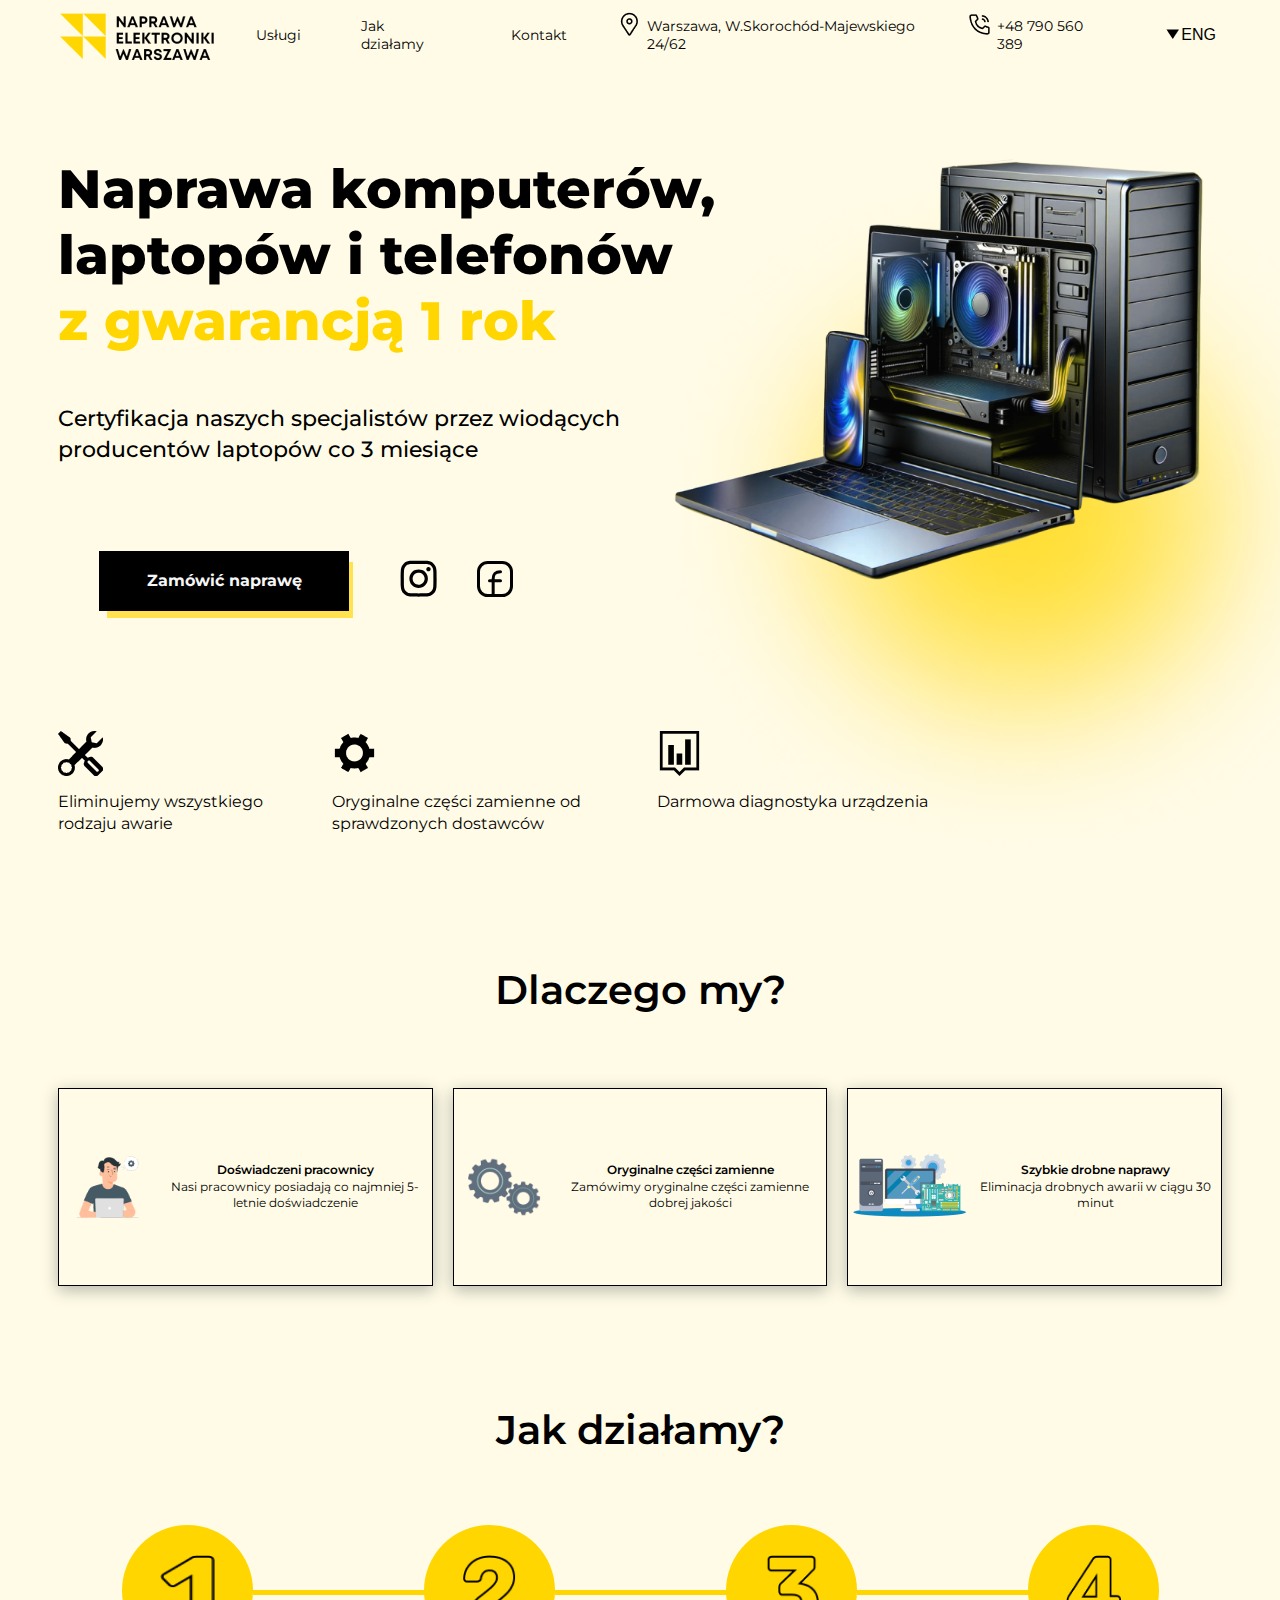
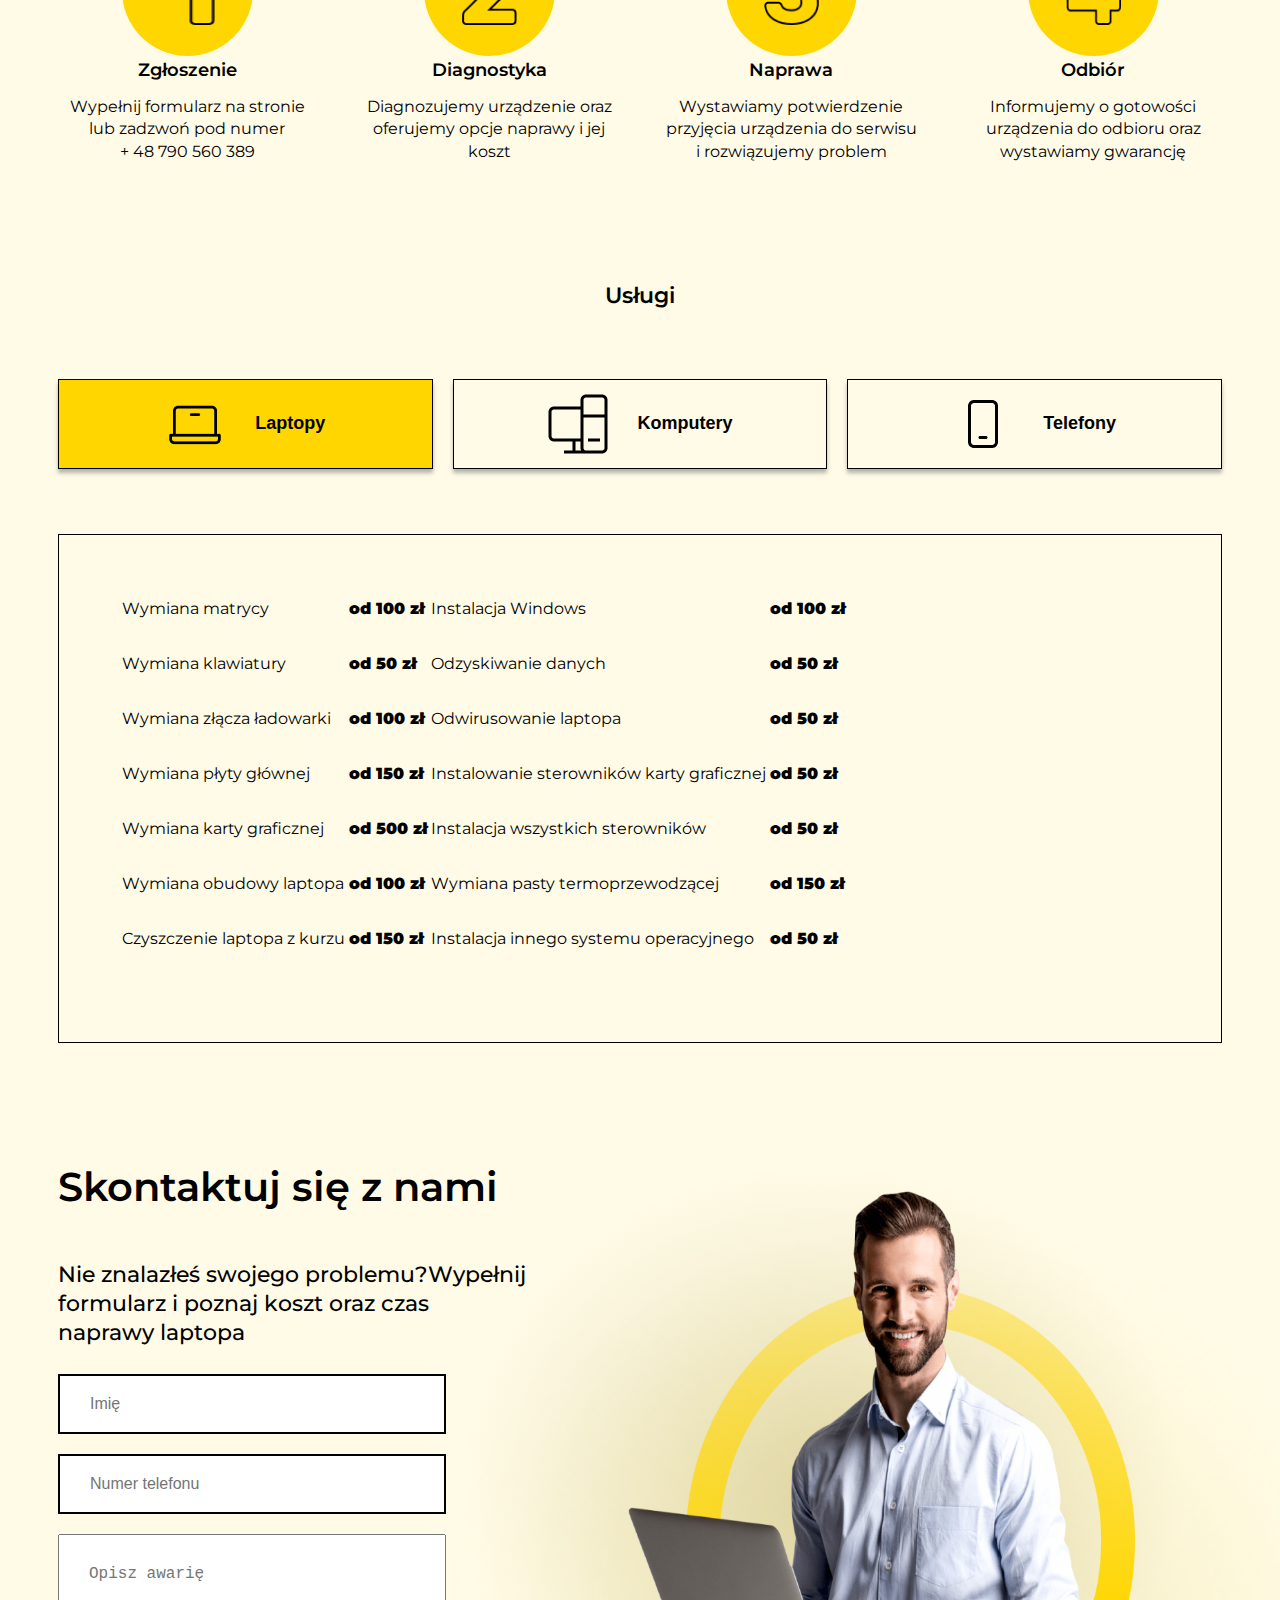
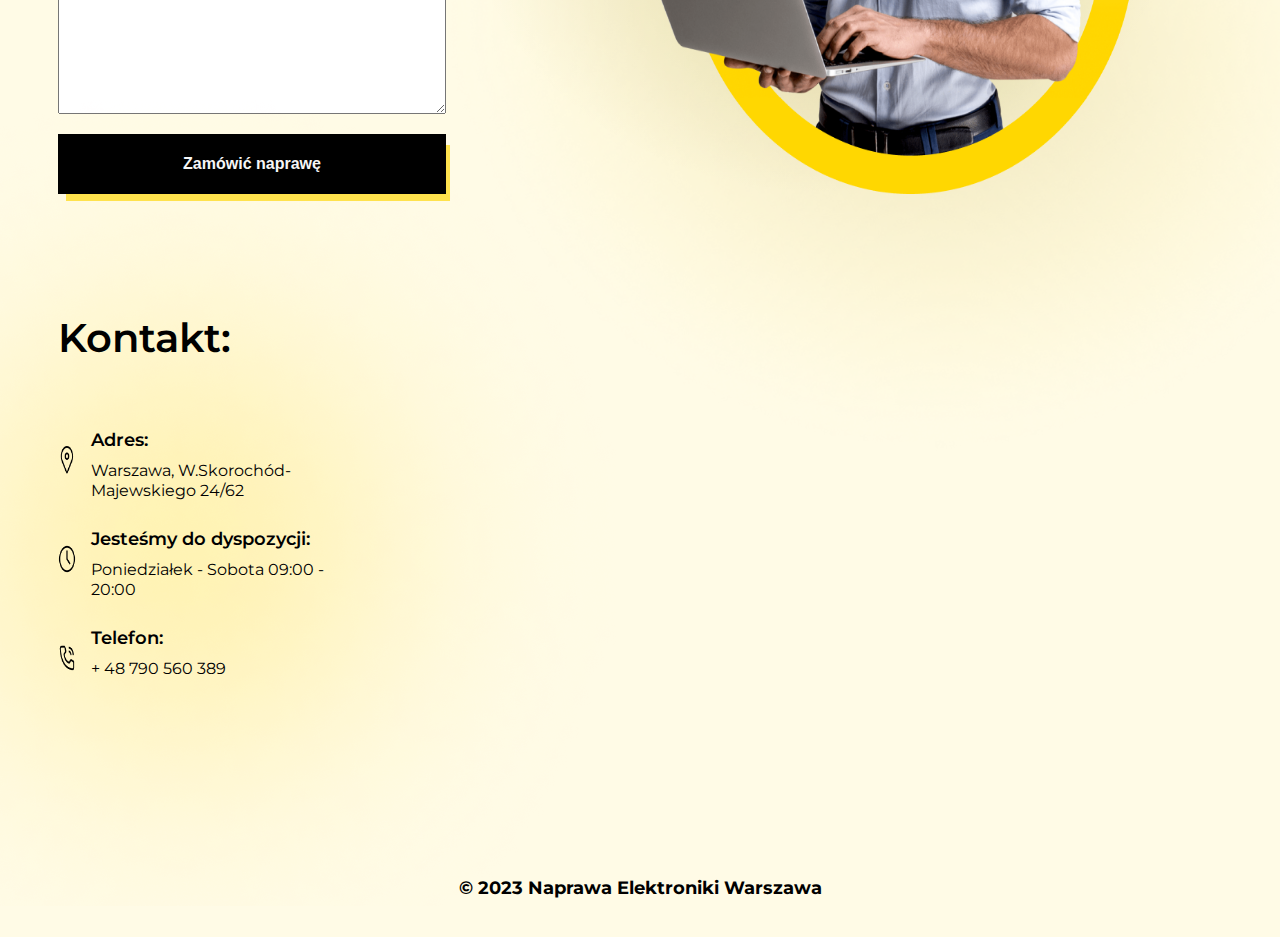
==== commit b1298b31: "Update" ====
--- a/index.html
+++ b/index.html
@@ -79,7 +79,7 @@
               src="./images/images-header/arrow-language-icon.png"
               alt="Strzałka dla języków"
             />
-            PL
+            ENG
           </button>
           <div class="dropdown-content" aria-labelledby="dropbtn">
             <a
@@ -246,7 +246,7 @@
           </div>
         </div>
       </section>
-
+      <!-- Yep -->
       <section class="section">
         <div class="info info-mobile container">
           <ul class="info__list">
@@ -304,7 +304,7 @@
               <img
                 class="that-we-provide__img"
                 src="./images/benefits/bi_tools.png"
-                alt="Картинка ремонта"
+                alt="Napraw obraz"
               />
               Eliminujemy wszystkiego rodzaju awarie
             </li>
@@ -473,7 +473,7 @@
               <img
                 class="btn__img"
                 src="./images/price-img/computer-icon.png"
-                alt="Komputer"
+                alt="Computers"
               />
               Komputery
             </button>
--- a/css/main.min.css
+++ b/css/main.min.css
@@ -1 +1 @@
-.visually-hidden{position:absolute;width:1px;height:1px;margin:-1px;border:0;padding:0;white-space:nowrap;-webkit-clip-path:inset(100%);clip-path:inset(100%);clip:rect(0 0 0 0);overflow:hidden}.info__item,.how-we-work__list,.that-we-provide,.social-media-list__item{list-style:none}.primary__link,.nav-list__link,.nav-lis__id,.item-link{text-decoration:none}*,*::before,*::after{-webkit-box-sizing:border-box;box-sizing:border-box}body{font-family:"Montserrat",sans-serif;background-color:#fffbe6;color:#000;font-size:16px}p,h1,h2,h3,h4,h5,h6{margin:0}ul{padding-left:0;margin:0}img{display:block;max-width:100%}.container{width:100%;padding-left:20px;padding-right:20px;margin-left:auto;margin-right:auto}@media screen and (min-width: 1px){.container--display{display:block}}@media screen and (min-width: 320px){.container{width:320px}}@media screen and (min-width: 767px){.container{width:767px}}@media screen and (min-width: 1200px){.container{width:1204px;margin-left:auto;margin-right:auto}}@media screen and (min-width: 1800px){.container{padding-left:100px;padding-right:100px;width:1800px}}.header{z-index:1000;background-color:#fffbe6}@media screen and (min-width: 320px){.header{width:320px;height:30px}}@media screen and (min-width: 1200px){.header{position:fixed;width:100%;height:60px;left:0;right:0}}@media screen and (min-width: 320px){.main{padding-top:50px}}@media screen and (min-width: 1200px){.main{padding-top:84px}}.logo{cursor:pointer;display:-webkit-box;display:-ms-flexbox;display:flex;-webkit-box-align:center;-ms-flex-align:center;align-items:center;-webkit-box-pack:center;-ms-flex-pack:center;justify-content:center}@media screen and (min-width: 320px){.logo_img{width:73px;height:25px;background-color:rgba(0,0,0,0)}}@media screen and (min-width: 1200px){.logo_img{width:158px;height:54px;background-color:rgba(0,0,0,0)}}.nav-list{list-style-type:none;padding:0;margin:0;display:-webkit-box;display:-ms-flexbox;display:flex;-webkit-box-align:center;-ms-flex-align:center;align-items:center;-webkit-box-pack:center;-ms-flex-pack:center;justify-content:center}@media screen and (min-width: 1200px){.nav-list{all:unset;display:-webkit-box;display:-ms-flexbox;display:flex;-webkit-box-align:center;-ms-flex-align:center;align-items:center;-webkit-box-pack:center;-ms-flex-pack:center;justify-content:center;margin-left:95px}.nav-list:first-child{margin-left:40px;gap:20px}}@media screen and (min-width: 1800px){.nav-list{margin-left:151px}.nav-list:first-child{margin-left:50px;gap:30px}}.nav-list__item{color:#000;display:-webkit-box;display:-ms-flexbox;display:flex;-webkit-box-align:center;-ms-flex-align:center;align-items:center;-webkit-box-pack:center;-ms-flex-pack:center;justify-content:center;cursor:pointer}.nav-list__item:hover,.nav-list__item :focus{color:#ffd600}@media screen and (min-width: 1200px){.nav-list__item{font-size:14px;margin-left:20px}}@media screen and (min-width: 1800px){.nav-list__item{color:#000;font-size:18px}}@media screen and (min-width: 1800px){.nav-list__gap{gap:50px}}.header .container{display:-webkit-box;display:-ms-flexbox;display:flex;-webkit-box-align:center;-ms-flex-align:center;align-items:center}.item-link{color:#000}.nav-lis__id:hover,.nav-lis__id :focus{color:#ffd600}.dropbtn{position:relative;font-size:12px;line-height:15px;font-weight:400;background-color:#fffbe6;border:none;cursor:pointer;color:#000}.dropbtn:hover,.dropbtn :focus{color:#ffd600}@media screen and (min-width: 1200px){.dropbtn{font-size:16px;line-height:22px}}@media screen and (min-width: 1800px){.dropbtn{padding:20px;font-size:18px}}.dropdown{position:relative;margin-left:62px}@media screen and (min-width: 1200px){.dropdown{margin-left:62px}}@media screen and (min-width: 1800px){.dropdown{position:relative;margin-left:auto}}.dropdown-content{font-size:12px;display:none;position:absolute;background-color:#fffbe6;-webkit-box-shadow:0px 8px 16px 0px rgba(0,0,0,.2);box-shadow:0px 8px 16px 0px rgba(0,0,0,.2);z-index:13;left:-41%;right:auto}@media screen and (min-width: 1200px){.dropdown-content{font-size:14px;z-index:13;left:0;top:100%;-webkit-transform:translateX(0);transform:translateX(0)}}@media screen and (min-width: 1800px){.dropdown-content{font-size:18px}}.dropdown-content a{color:#000;padding:12px 16px;text-decoration:none;display:block}.dropdown:hover .dropdown-content{display:block}.dropbtn__arrow{position:absolute;margin-left:-18px}@media screen and (min-width: 320px){.dropbtn__arrow{width:15px;height:15px}}@media screen and (min-width: 1200px){.dropbtn__arrow{width:20px;height:20px}}.nav-list__link{position:relative;color:#000}.nav-list__link:hover,.nav-list__link :focus{color:#ffd600}.nav-list__link:last-child{margin-left:20px}.nav-list__img{position:absolute;margin-left:-30px;top:-5px}.dropdown-content__link:hover,.dropdown-content__link :focus{color:#ffd600}.burger-menu{cursor:pointer;display:-webkit-box;display:-ms-flexbox;display:flex;margin-left:90px}@media screen and (min-width: 1200px){.burger-menu{display:none}}.burger-menu{position:relative}.burger-menu__content{display:none;position:absolute;top:100%;right:0;background-color:#fffbe6;-webkit-box-shadow:0 8px 16px rgba(0,0,0,.1);box-shadow:0 8px 16px rgba(0,0,0,.1);z-index:1000;width:140px;border-radius:4px}.burger-menu.active .burger-menu__content{display:block}.burger-menu__list{list-style:none;padding:0;margin:0}.burger-menu__item{padding:10px 15px;border-bottom:1px solid #eee;background-color:#fffbe6}.burger-menu__item:last-child{border-bottom:none}.burger-menu__link{text-decoration:none;color:#000;display:block}.burger-menu__link:hover,.burger-menu__link :focus{color:#ffd600}.is-hidden{opacity:0;pointer-events:none;visibility:hidden}.visually-hidden{display:none}.burger-menu__content:not(.visually-hidden){display:block}.menu{display:-webkit-box;display:-ms-flexbox;display:flex;-webkit-box-align:center;-ms-flex-align:center;align-items:center;-webkit-box-pack:center;-ms-flex-pack:center;justify-content:center}@media screen and (min-width: 1200px){.menu{display:block;all:unset;display:-webkit-box;display:-ms-flexbox;display:flex;-webkit-box-align:center;-ms-flex-align:center;align-items:center;-webkit-box-pack:center;-ms-flex-pack:center;justify-content:center}}.nav-list{list-style-type:none;padding:0;margin:0;display:-webkit-box;display:-ms-flexbox;display:flex;-webkit-box-align:center;-ms-flex-align:center;align-items:center;-webkit-box-pack:center;-ms-flex-pack:center;justify-content:center}@media screen and (min-width: 1200px){.nav-list{all:unset;display:-webkit-box;display:-ms-flexbox;display:flex;-webkit-box-align:center;-ms-flex-align:center;align-items:center;-webkit-box-pack:center;-ms-flex-pack:center;justify-content:center;margin-left:40px}.nav-list:first-child{margin-left:20px;gap:20px}}@media screen and (min-width: 1800px){.nav-list{margin-left:151px}.nav-list:first-child{margin-left:50px;gap:30px}}.information{display:-webkit-box;display:-ms-flexbox;display:flex}@media screen and (min-width: 1200px){.information{margin-top:65px}}@media screen and (min-width: 320px){.calc{width:30%}}@media screen and (min-width: 1200px){.calc{width:50%}}@media screen and (min-width: 1800px){.calc{width:50%}}.general__title{z-index:100}.title-lampot__bcg{position:absolute;display:none}@media screen and (min-width: 1200px){.title-lampot__bcg{display:block}}@media screen and (min-width: 320px){.title-lampot__img{display:none}}@media screen and (min-width: 1200px){.title-lampot__img{display:block;width:60%;margin-left:595px}}@media screen and (min-width: 1800px){.title-lampot__img{width:60%;margin-left:595px;margin-top:-223px}}.title-lampot__eclipse{position:absolute;margin-top:250px;margin-left:150px}.title-laptop{display:none}@media screen and (min-width: 1200px){.title-laptop{display:block;position:relative;margin-top:-55px}}@media screen and (min-width: 1800px){.title-laptop{position:relative;margin-top:-67px;margin-left:-50px}}.title-laptop__mobile{position:relative}@media screen and (min-width: 1200px){.title-laptop__mobile{display:none}}>.title-laptop__img{position:relative;width:70%;margin-left:595px;margin-top:-233px}.what-do-we-do{font-size:22px;font-weight:800;line-height:27px;width:175px}@media screen and (min-width: 1200px){.what-do-we-do{width:789px;font-size:54px;font-weight:800;line-height:65.83px}}@media screen and (min-width: 1800px){.what-do-we-do{width:789px;font-size:60px;font-weight:800;line-height:78px}}.guarantee{color:#ffd600}.our-specialists{padding-top:50px}@media screen and (min-width: 320px){.our-specialists{display:none}}@media screen and (min-width: 1200px){.our-specialists{display:block;font-size:22px;font-weight:500;line-height:30.8px}}@media screen and (min-width: 1800px){.our-specialists{font-size:24px;font-weight:500;line-height:33px}}.primary__link{width:250px;height:60px;-webkit-box-pack:center;-ms-flex-pack:center;justify-content:center;-webkit-box-align:center;-ms-flex-align:center;align-items:center;align-items:center;display:-webkit-box;display:-ms-flexbox;display:flex}.that-we-provide{margin-top:170px;display:block}@media screen and (min-width: 1200px){.that-we-provide{margin-top:100px;display:-webkit-box;display:-ms-flexbox;display:flex}}.general__social{margin-top:34px;display:-webkit-box;display:-ms-flexbox;display:flex;-webkit-box-align:center;-ms-flex-align:center;align-items:center;width:250px;height:60px;align-items:center;-webkit-box-pack:center;-ms-flex-pack:center;justify-content:center}@media screen and (min-width: 1200px){.general__social{margin-top:85px;width:500px}}.social-media-list{display:-webkit-box;display:-ms-flexbox;display:flex;-webkit-box-align:center;-ms-flex-align:center;align-items:center;gap:20px;margin-left:50px}.social-media-list__item{display:none}@media screen and (min-width: 1200px){.social-media-list__item{display:-webkit-box;display:-ms-flexbox;display:flex}}.social__svg path{stroke:#000;stroke-width:3;stroke-linecap:round;stroke-linejoin:round}.social__svg:hover path,.social__svg:focus path{stroke:#ffd600}.social-svg__instagram:hover,:focus path{stroke:#ffd600}.social-svg__instagram{margin-top:13px}.title-mobile{margin-top:-28px;margin-left:24px}.bcg-mobile{position:absolute;margin-top:-4px;margin-left:93px}@media screen and (min-width: 1200px){.bcg-mobile{display:none}}@media screen and (min-width: 767px){.info-mobile{width:90%}}@media screen and (min-width: 1200px){.info-mobile{display:none}}.that-we-provide{z-index:101;position:relative;margin-top:-60px;display:-webkit-box;display:-ms-flexbox;display:flex;gap:45px;margin-top:20px}.that-we-provide__list{display:none}@media screen and (min-width: 1200px){.that-we-provide__list{font-weight:400;line-height:22.4px;font-size:16px;max-width:280px;height:110px;display:block}}@media screen and (min-width: 1800px){.that-we-provide__list{font-size:18px;max-width:280px;height:110px}}@media screen and (min-width: 1200px){.that-we-provide__list_margin{width:229px}}.that-we-provide__img{margin-bottom:15px}.features-list{display:block;list-style:none;padding:0;margin:0;gap:20px}@media screen and (min-width: 1200px){.features-list{-webkit-box-pack:justify;-ms-flex-pack:justify;justify-content:space-between;display:-webkit-box;display:-ms-flexbox;display:flex}}@media screen and (min-width: 1800px){.features-list{-webkit-box-pack:center;-ms-flex-pack:center;justify-content:center}}.features-box{position:relative;z-index:101}@media screen and (min-width: 1200px){.features-box{margin-top:0px;margin-top:115px}}.features__title{display:none;margin-bottom:70px;text-align:center;font-size:40px;font-weight:600;line-height:57px;color:#000}@media screen and (min-width: 1200px){.features__title{display:block}}@media screen and (min-width: 1800px){.features__title{font-size:48px}}.features-list__item{display:block;height:198px;width:280px;text-align:center;border:1px solid #000;-webkit-box-align:center;-ms-flex-align:center;align-items:center;background:#fffbe6;-webkit-box-shadow:0px 4px 15px 0px rgba(38,50,56,.35);box-shadow:0px 4px 15px 0px rgba(38,50,56,.35)}.features-list__item:not(:last-child){margin-bottom:20px}@media screen and (min-width: 1200px){.features-list__item{display:-webkit-box;display:-ms-flexbox;display:flex;width:388px}.features-list__item:not(:last-child){margin-bottom:0}}@media screen and (min-width: 1800px){.features-list__item{width:586px}}.features-list__img{margin-left:30%;width:115px;height:115px;margin-right:20px;-ms-flex-negative:0;flex-shrink:0}@media screen and (min-width: 1200px){.features-list__img{margin-left:0;margin-right:0;width:100px;height:100px}}@media screen and (min-width: 1800px){.features-list__img{width:135px;height:135px}}@media screen and (min-width: 1200px){.features-list__img_upgrade{height:60px}}.features-list__content{display:-webkit-box;display:-ms-flexbox;display:flex}.features-list__title,.features-list__text{font-weight:400;line-height:16.8px;font-size:12px;margin:0}@media screen and (min-width: 1800px){.features-list__title,.features-list__text{font-size:16px;font-weight:400;line-height:25px}}@media screen and (min-width: 1800px){.features-list__title,.features-list__text{font-size:18px}}.features-list__title{font-weight:600}.features-list__item_upgrade{margin-left:30%;margin-top:10px;margin-bottom:10px;width:122px;height:74px}@media screen and (min-width: 1200px){.features-list__item_upgrade{margin-left:0;margin-top:0;margin-bottom:0}}.progress-bar{list-style-type:none;padding-left:0;display:-webkit-box;display:-ms-flexbox;display:flex}.how-we-work__list{display:block}@media screen and (min-width: 1200px){.how-we-work__list{display:-webkit-box;display:-ms-flexbox;display:flex;gap:44px;text-align:center}}@media screen and (min-width: 1800px){.how-we-work__list{gap:148px}}.feature-list{width:1445px}.how-we-work__title{display:contents;font-weight:600;font-size:12px;line-height:14.63px}@media screen and (min-width: 1200px){.how-we-work__title{font-weight:600;font-size:18px;line-height:21.94px;margin-bottom:70px}}@media screen and (min-width: 1800px){.how-we-work__title{font-weight:600;font-size:24px;line-height:30px}}.circle{position:relative;background-color:#ffd600;border-radius:50%;display:inline-block;width:40px;height:40px}@media screen and (min-width: 1200px){.circle{width:131px;height:131px}}.how-we-work__item .circle::after{content:"";position:absolute;bottom:-88px;left:50%;height:93px;width:1px;background-color:#ffd600;-webkit-transform:translateX(-50%);transform:translateX(-50%)}@media screen and (min-width: 1200px){.how-we-work__item .circle::after{display:none}}.how-we-work__item:last-child .circle::after{display:none}@media screen and (min-width: 1200px){.bar{width:300px;height:5px;background-color:#ffd600;position:absolute;top:50%;left:100%}}.circle__number{position:absolute;margin-top:6px;margin-left:12px;width:16px;height:28px}@media screen and (min-width: 1200px){.circle__number{position:absolute;margin-top:30px;margin-left:38px;width:55px;height:70px}}.how-we-work__job{text-align:center;font-size:22px;font-weight:600;line-height:26.07px;color:#000}@media screen and (min-width: 1200px){.how-we-work__job{margin-bottom:70px;font-size:40px;font-weight:600;line-height:48.76px;color:#000}}@media screen and (min-width: 1800px){.how-we-work__job{font-size:48px;line-height:57px}}.how-we-work__information{margin-top:30px}@media screen and (min-width: 320px){.how-we-work__information{margin-left:30px}}@media screen and (min-width: 1200px){.how-we-work__information{margin-left:0px;margin-top:0px}}@media screen and (min-width: 1800px){.how-we-work__information{margin-left:0px;margin-top:0px}}.how-we-work__text{font-size:12px;font-weight:400;line-height:16.8px;width:163px;margin-top:10px}@media screen and (min-width: 1200px){.how-we-work__text{font-size:16px;font-weight:400;line-height:22.4px;width:258px;margin-top:14px}}@media screen and (min-width: 1800px){.how-we-work__text{font-size:18px;font-weight:400;line-height:26px;width:283px}}.how-we-work__item{display:-webkit-box;display:-ms-flexbox;display:flex;-webkit-box-align:center;-ms-flex-align:center;align-items:center}@media screen and (min-width: 1200px){.how-we-work__item{display:block;-webkit-box-align:none;-ms-flex-align:none;align-items:none}}.price__title{margin-bottom:30px;text-align:center;color:#000;font-size:40px;font-weight:600;line-height:48.76px}@media screen and (min-width: 1200px){.price__title{margin-bottom:70px;font-size:22px;font-weight:600;line-height:26.07px}}@media screen and (min-width: 1800px){.price__title{font-size:48px;font-weight:600;line-height:57px}}.price__btn{border:1px solid #000;background-color:#fffbe6;color:#000;display:-webkit-box;display:-ms-flexbox;display:flex;-webkit-box-pack:center;-ms-flex-pack:center;justify-content:center;-webkit-box-align:center;-ms-flex-align:center;align-items:center;cursor:pointer}.price__btn:hover{background-color:#ffd600}@media screen and (min-width: 1200px){.price__btn{font-size:18px;font-weight:600;line-height:21.94px;width:388px;height:90px}}@media screen and (min-width: 1800px){.price__btn{font-size:24px;font-weight:600;line-height:30px;width:420px;height:120px}}.price__btn_boxShadow{display:none;-webkit-box-shadow:0px 4px 4px 0px rgba(38,50,56,.35);box-shadow:0px 4px 4px 0px rgba(38,50,56,.35)}@media screen and (min-width: 1200px){.price__btn_boxShadow{display:-webkit-box;display:-ms-flexbox;display:flex}}.button__list{display:block}@media screen and (min-width: 1200px){.button__list{gap:20px;display:-webkit-box;display:-ms-flexbox;display:flex}}@media screen and (min-width: 1800px){.button__list{gap:159px}}.btn__img{margin-right:30px}.price__table{display:none}@media screen and (min-width: 1200px){.price__table{display:-webkit-box;display:-ms-flexbox;display:flex;padding-left:100px;padding-right:100px;padding-top:60px;padding-bottom:21px;border:1px solid #000;width:1164px;padding:60px}}@media screen and (min-width: 1800px){.price__table{width:1580px;padding-left:100px;padding-right:100px;padding-top:60px;padding-bottom:21px;height:388px}}@media screen and (min-width: 1200px){.prices{margin-top:65px}}.price__item{font-size:11px;font-weight:400;line-height:14.63px;padding-bottom:15px}@media screen and (min-width: 1200px){.price__item{font-size:16px;font-weight:400;line-height:19.5px;padding-bottom:30px}}@media screen and (min-width: 1800px){.price__item{font-size:18px;font-weight:400;line-height:22px;padding-bottom:39px}}.price__item_upgrade{padding-bottom:-30px}.price__item_bold{line-height:14.63px;font-weight:600}@media screen and (min-width: 1200px){.price__item_bold{line-height:22px;font-weight:900}}.price__list{padding-left:100px;padding-right:100px}.image__people{display:none}@media screen and (min-width: 1200px){.image__people{display:block;width:75%;position:relative}}.image__bcg{display:none}@media screen and (min-width: 1200px){.image__bcg{display:block;width:75%;position:absolute}}.price-table__mobile{width:300px}.phone-price__table{display:none}@media screen and (min-width: 1200px){.phone-price__table{display:block;padding-left:200px;padding-right:200px;padding-top:113px;padding-bottom:74px;border:1px solid #000;width:1163px}}@media screen and (min-width: 1800px){.phone-price__table{padding-left:303px;padding-right:303px;padding-top:113px;padding-bottom:104px;width:1580px}}@media screen and (min-width: 1200px){.price-table__mobile{display:none}}.active{background-color:#ffd600}.contacts{display:-webkit-box;display:-ms-flexbox;display:flex;height:100%;background:radial-gradient(30% 50% at 65% 50%, rgba(128, 107, 0, 0.2) 0%, rgba(255, 214, 0, 0) 100%)}.form-container{width:50%;background-color:#f8f8f8;padding:20px;-webkit-box-sizing:border-box;box-sizing:border-box}.contacts__title{width:214px;font-size:22px;font-weight:600;line-height:26.07px;margin-bottom:20px}@media screen and (min-width: 1200px){.contacts__title{width:443px;font-size:40px;margin-bottom:48px;font-weight:600;line-height:48.76px}}@media screen and (min-width: 1800px){.contacts__title{width:531px;font-size:48px;margin-bottom:48px;font-weight:600;line-height:59px}}.contacts__text{font-size:12px;font-weight:400;line-height:14.63px;margin-bottom:20px}@media screen and (min-width: 1200px){.contacts__text{font-size:22px;font-weight:500;line-height:29px;margin-bottom:26.82px}}@media screen and (min-width: 1800px){.contacts__text{font-size:24px;font-weight:500;line-height:29px;margin-bottom:57px}}.image-container{display:-webkit-box;display:-ms-flexbox;display:flex;-webkit-box-pack:center;-ms-flex-pack:center;justify-content:center}.contacts-us-form{width:469px}.form{gap:20px;display:-webkit-box;display:-ms-flexbox;display:flex;-webkit-box-orient:vertical;-webkit-box-direction:normal;-ms-flex-direction:column;flex-direction:column}.form__size{padding-left:30px;border:2px solid #000;font-size:12px;line-height:14.63px;height:45px;width:280px}@media screen and (min-width: 1200px){.form__size{font-size:16px;line-height:19.5px;height:60px;width:388px}}@media screen and (min-width: 1800px){.form__size{font-size:24px;height:80px;width:467px;line-height:21.94px}}.form__size_textarea{padding-left:20px;padding-top:15px;font-size:12px;line-height:14.63px;height:140px;width:280px}@media screen and (min-width: 1200px){.form__size_textarea{padding-left:30px;padding-top:30px;font-size:16px;line-height:19.5px;height:180px;width:388px}}@media screen and (min-width: 1200px)and (min-width: 1800px){.form__size_textarea{padding-left:30px;padding-top:30px;font-size:24px;height:230px;width:467px}}.contacts-form,.image-container{-webkit-box-flex:1;-ms-flex:1;flex:1;min-width:0}.section-mobile{display:none}@media screen and (min-width: 1200px){.section-mobile{display:-webkit-box;display:-ms-flexbox;display:flex}}.social-mobile__title{color:rgba(0,0,0,.7);display:-webkit-box;display:-ms-flexbox;display:flex;font-size:12px;line-height:14.63px}@media screen and (min-width: 1200px){.social-mobile__title{display:none}}.social-mobile{width:280px;margin-top:20px}.container-link{display:-webkit-box;display:-ms-flexbox;display:flex;gap:20px;margin-top:15px}.map-mobile{margin-top:30px;display:-webkit-box;display:-ms-flexbox;display:flex;-webkit-box-align:center;-ms-flex-align:center;align-items:center;-webkit-box-pack:center;-ms-flex-pack:center;justify-content:center}@media screen and (min-width: 1200px){.map-mobile{display:none}}.primary-btn{border:none;z-index:100;height:60px;font-weight:600;font-size:12px;line-height:14.63px;color:#f6f6f6;background-color:#000;-webkit-box-shadow:6px 9px 0px -2px #ffe24d;box-shadow:6px 9px 0px -2px #ffe24d;cursor:pointer}.primary-btn:hover,.primary-btn :focus{background-color:#ffe24d;-webkit-box-shadow:6px 9px 0px -2px #000;box-shadow:6px 9px 0px -2px #000;color:#000}@media screen and (min-width: 1200px){.primary-btn{width:250px;font-weight:700;font-size:16px;line-height:19.5px;display:-webkit-box;display:-ms-flexbox;display:flex}}@media screen and (min-width: 1200px){.primary-btn_upgrade{text-align:center;-webkit-box-pack:center;-ms-flex-pack:center;justify-content:center;-webkit-box-align:center;-ms-flex-align:center;align-items:center;width:388px}}.footer__title{text-align:center;font-size:12px;color:#000;font-family:500;line-height:22px;padding-bottom:30px}@media screen and (min-width: 1200px){.footer__title{font-size:18px;width:100%;text-align:center}}.data{display:-webkit-box;display:-ms-flexbox;display:flex;-ms-flex-pack:distribute;justify-content:space-around;-webkit-box-align:start;-ms-flex-align:start;align-items:flex-start}.info{width:90%;position:relative}.map{display:none}@media screen and (min-width: 1200px){.map{display:-webkit-box;display:-ms-flexbox;display:flex;width:100%;margin-left:90px}}.info__item{width:280px;display:-webkit-box;display:-ms-flexbox;display:flex;-webkit-box-align:center;-ms-flex-align:center;align-items:center}.data__title{display:none;margin-bottom:68px}@media screen and (min-width: 1200px){.data__title{display:block;font-size:40px;font-weight:600;line-height:48.76px}}@media screen and (min-width: 1800px){.data__title{font-size:48px;font-weight:600;line-height:58px}}.info-bcg__img{display:none}@media screen and (min-width: 1200px){.info-bcg__img{display:block;margin-top:-300px;margin-left:-270px;position:absolute}}.info__title{margin-bottom:9px;font-size:12px;font-weight:500;line-height:14.63px;color:rgba(0,0,0,.7)}@media screen and (min-width: 1200px){.info__title{font-size:18px;font-weight:600;line-height:21.94px;color:#000}}@media screen and (min-width: 1800px){.info__title{font-size:24px;font-weight:600;line-height:30px}}.info__text{font-size:11px;font-weight:600;line-height:14.63px}@media screen and (min-width: 1200px){.info__text{font-size:16px;font-weight:400;line-height:19.5px}}@media screen and (min-width: 1800px){.info__text{font-size:18px;font-weight:400;line-height:22px}}.info__list{gap:30px;display:grid}@media screen and (min-width: 1200px){.info__list{gap:39px}}.info__item__margin{height:20px;margin-left:10px}@media screen and (min-width: 1200px){.info__item__margin{width:400px;height:60px;margin-left:15px}}@media screen and (min-width: 1800px){.info__item__margin{margin-left:34px}}.info__img{width:20px;height:20px}@media screen and (min-width: 1200px){.info__img{width:30px;height:30px}}.section{margin-bottom:50px}@media screen and (min-width: 1200px){.section{margin-bottom:120px}}.mobile-btn{width:300px;height:52px;background-color:#ffd600;border:none;color:#000;cursor:pointer;font-size:14px;font-weight:600;line-height:17.07px;margin-bottom:30px}@media screen and (min-width: 1200px){.mobile-btn{display:none}}/*# sourceMappingURL=main.min.css.map */+.visually-hidden{position:absolute;width:1px;height:1px;margin:-1px;border:0;padding:0;white-space:nowrap;-webkit-clip-path:inset(100%);clip-path:inset(100%);clip:rect(0 0 0 0);overflow:hidden}.info__item,.how-we-work__list,.that-we-provide,.social-media-list__item{list-style:none}.primary__link,.nav-list__link,.nav-lis__id,.item-link{text-decoration:none}*,*::before,*::after{-webkit-box-sizing:border-box;box-sizing:border-box}body{font-family:"Montserrat",sans-serif;background-color:#fffbe6;color:#000;font-size:16px}p,h1,h2,h3,h4,h5,h6{margin:0}ul{padding-left:0;margin:0}img{display:block;max-width:100%}.container{width:100%;padding-left:20px;padding-right:20px;margin-left:auto;margin-right:auto}@media screen and (min-width: 1px){.container--display{display:block}}@media screen and (min-width: 320px){.container{width:320px}}@media screen and (min-width: 767px){.container{width:767px}}@media screen and (min-width: 1200px){.container{width:1204px;margin-left:auto;margin-right:auto}}@media screen and (min-width: 1800px){.container{padding-left:100px;padding-right:100px;width:1800px}}.header{margin-left:25px;z-index:1000;background-color:#fffbe6}@media screen and (min-width: 320px){.header{width:320px;height:30px}}@media screen and (min-width: 1200px){.header{margin-left:0px;position:fixed;width:100%;height:60px;left:0;right:0}}@media screen and (min-width: 320px){.main{padding-top:50px}}@media screen and (min-width: 1200px){.main{padding-top:84px}}.logo{cursor:pointer;display:-webkit-box;display:-ms-flexbox;display:flex;-webkit-box-align:center;-ms-flex-align:center;align-items:center;-webkit-box-pack:center;-ms-flex-pack:center;justify-content:center}@media screen and (min-width: 320px){.logo_img{width:73px;height:25px;background-color:rgba(0,0,0,0)}}@media screen and (min-width: 1200px){.logo_img{width:158px;height:54px;background-color:rgba(0,0,0,0)}}.nav-list{list-style-type:none;padding:0;margin:0;display:-webkit-box;display:-ms-flexbox;display:flex;-webkit-box-align:center;-ms-flex-align:center;align-items:center;-webkit-box-pack:center;-ms-flex-pack:center;justify-content:center}@media screen and (min-width: 1200px){.nav-list{all:unset;display:-webkit-box;display:-ms-flexbox;display:flex;-webkit-box-align:center;-ms-flex-align:center;align-items:center;-webkit-box-pack:center;-ms-flex-pack:center;justify-content:center;margin-left:95px}.nav-list:first-child{margin-left:40px;gap:20px}}@media screen and (min-width: 1800px){.nav-list{margin-left:151px}.nav-list:first-child{margin-left:50px;gap:30px}}.nav-list__item{color:#000;display:-webkit-box;display:-ms-flexbox;display:flex;-webkit-box-align:center;-ms-flex-align:center;align-items:center;-webkit-box-pack:center;-ms-flex-pack:center;justify-content:center;cursor:pointer}.nav-list__item:hover,.nav-list__item :focus{color:#ffd600}@media screen and (min-width: 1200px){.nav-list__item{font-size:14px;margin-left:20px}}@media screen and (min-width: 1800px){.nav-list__item{color:#000;font-size:18px}}@media screen and (min-width: 1800px){.nav-list__gap{gap:50px}}.header .container{display:-webkit-box;display:-ms-flexbox;display:flex;-webkit-box-align:center;-ms-flex-align:center;align-items:center}.item-link{color:#000}.nav-lis__id:hover,.nav-lis__id :focus{color:#ffd600}.dropbtn{position:relative;font-size:12px;line-height:15px;font-weight:400;background-color:#fffbe6;border:none;cursor:pointer;color:#000}.dropbtn:hover,.dropbtn :focus{color:#ffd600}@media screen and (min-width: 1200px){.dropbtn{font-size:16px;line-height:22px}}@media screen and (min-width: 1800px){.dropbtn{padding:20px;font-size:18px}}.dropdown{position:relative;margin-left:62px}@media screen and (min-width: 1200px){.dropdown{margin-left:62px}}@media screen and (min-width: 1800px){.dropdown{position:relative;margin-left:auto}}.dropdown-content{font-size:12px;display:none;position:absolute;background-color:#fffbe6;-webkit-box-shadow:0px 8px 16px 0px rgba(0,0,0,.2);box-shadow:0px 8px 16px 0px rgba(0,0,0,.2);z-index:13;left:-41%;right:auto}@media screen and (min-width: 1200px){.dropdown-content{font-size:14px;z-index:13;left:0;top:100%;-webkit-transform:translateX(0);transform:translateX(0)}}@media screen and (min-width: 1800px){.dropdown-content{font-size:18px}}.dropdown-content a{color:#000;padding:12px 16px;text-decoration:none;display:block}.dropdown:hover .dropdown-content{display:block}.dropbtn__arrow{position:absolute;margin-left:-18px}@media screen and (min-width: 320px){.dropbtn__arrow{width:15px;height:15px}}@media screen and (min-width: 1200px){.dropbtn__arrow{width:20px;height:20px}}.nav-list__link{position:relative;color:#000}.nav-list__link:hover,.nav-list__link :focus{color:#ffd600}.nav-list__link:last-child{margin-left:20px}.nav-list__img{position:absolute;margin-left:-30px;top:-5px}.dropdown-content__link:hover,.dropdown-content__link :focus{color:#ffd600}.burger-menu{cursor:pointer;display:-webkit-box;display:-ms-flexbox;display:flex;margin-left:90px}@media screen and (min-width: 1200px){.burger-menu{display:none}}.burger-menu{position:relative}.burger-menu__content{display:none;position:absolute;top:100%;right:0;background-color:#fffbe6;-webkit-box-shadow:0 8px 16px rgba(0,0,0,.1);box-shadow:0 8px 16px rgba(0,0,0,.1);z-index:1000;width:140px;border-radius:4px}.burger-menu.active .burger-menu__content{display:block}.burger-menu__list{list-style:none;padding:0;margin:0}.burger-menu__item{padding:10px 15px;border-bottom:1px solid #eee;background-color:#fffbe6}.burger-menu__item:last-child{border-bottom:none}.burger-menu__link{text-decoration:none;color:#000;display:block}.burger-menu__link:hover,.burger-menu__link :focus{color:#ffd600}.is-hidden{opacity:0;pointer-events:none;visibility:hidden}.visually-hidden{display:none}.burger-menu__content:not(.visually-hidden){display:block}.menu{display:-webkit-box;display:-ms-flexbox;display:flex;-webkit-box-align:center;-ms-flex-align:center;align-items:center;-webkit-box-pack:center;-ms-flex-pack:center;justify-content:center}@media screen and (min-width: 1200px){.menu{display:block;all:unset;display:-webkit-box;display:-ms-flexbox;display:flex;-webkit-box-align:center;-ms-flex-align:center;align-items:center;-webkit-box-pack:center;-ms-flex-pack:center;justify-content:center}}.nav-list{list-style-type:none;padding:0;margin:0;display:-webkit-box;display:-ms-flexbox;display:flex;-webkit-box-align:center;-ms-flex-align:center;align-items:center;-webkit-box-pack:center;-ms-flex-pack:center;justify-content:center}@media screen and (min-width: 1200px){.nav-list{all:unset;display:-webkit-box;display:-ms-flexbox;display:flex;-webkit-box-align:center;-ms-flex-align:center;align-items:center;-webkit-box-pack:center;-ms-flex-pack:center;justify-content:center;margin-left:40px}.nav-list:first-child{margin-left:20px;gap:20px}}@media screen and (min-width: 1800px){.nav-list{margin-left:151px}.nav-list:first-child{margin-left:50px;gap:30px}}.information{display:-webkit-box;display:-ms-flexbox;display:flex}@media screen and (min-width: 1200px){.information{margin-top:65px}}@media screen and (min-width: 320px){.calc{width:30%}}@media screen and (min-width: 1200px){.calc{width:50%}}@media screen and (min-width: 1800px){.calc{width:50%}}.general__title{z-index:100}.title-lampot__bcg{position:absolute;display:none}@media screen and (min-width: 1200px){.title-lampot__bcg{display:block}}@media screen and (min-width: 320px){.title-lampot__img{display:none}}@media screen and (min-width: 1200px){.title-lampot__img{display:block;width:60%;margin-left:595px}}@media screen and (min-width: 1800px){.title-lampot__img{width:60%;margin-left:595px;margin-top:-223px}}.title-lampot__eclipse{position:absolute;margin-top:250px;margin-left:150px}.title-laptop{display:none}@media screen and (min-width: 1200px){.title-laptop{display:block;position:relative;margin-top:-55px}}@media screen and (min-width: 1800px){.title-laptop{position:relative;margin-top:-67px;margin-left:-50px}}.title-laptop__mobile{position:relative}@media screen and (min-width: 1200px){.title-laptop__mobile{display:none}}>.title-laptop__img{position:relative;width:70%;margin-left:595px;margin-top:-233px}.what-do-we-do{font-size:22px;font-weight:800;line-height:27px;width:175px}@media screen and (min-width: 1200px){.what-do-we-do{width:789px;font-size:54px;font-weight:800;line-height:65.83px}}@media screen and (min-width: 1800px){.what-do-we-do{width:789px;font-size:60px;font-weight:800;line-height:78px}}.guarantee{color:#ffd600}.our-specialists{padding-top:50px}@media screen and (min-width: 320px){.our-specialists{display:none}}@media screen and (min-width: 1200px){.our-specialists{display:block;font-size:22px;font-weight:500;line-height:30.8px}}@media screen and (min-width: 1800px){.our-specialists{font-size:24px;font-weight:500;line-height:33px}}.primary__link{width:250px;height:60px;-webkit-box-pack:center;-ms-flex-pack:center;justify-content:center;-webkit-box-align:center;-ms-flex-align:center;align-items:center;align-items:center;display:-webkit-box;display:-ms-flexbox;display:flex}.that-we-provide{margin-top:170px;display:block}@media screen and (min-width: 1200px){.that-we-provide{margin-top:100px;display:-webkit-box;display:-ms-flexbox;display:flex}}.general__social{margin-top:34px;display:-webkit-box;display:-ms-flexbox;display:flex;-webkit-box-align:center;-ms-flex-align:center;align-items:center;width:250px;height:60px;align-items:center;-webkit-box-pack:center;-ms-flex-pack:center;justify-content:center}@media screen and (min-width: 1200px){.general__social{margin-top:85px;width:500px}}.social-media-list{display:-webkit-box;display:-ms-flexbox;display:flex;-webkit-box-align:center;-ms-flex-align:center;align-items:center;gap:20px;margin-left:50px}.social-media-list__item{display:none}@media screen and (min-width: 1200px){.social-media-list__item{display:-webkit-box;display:-ms-flexbox;display:flex}}.social__svg path{stroke:#000;stroke-width:3;stroke-linecap:round;stroke-linejoin:round}.social__svg:hover path,.social__svg:focus path{stroke:#ffd600}.social-svg__instagram:hover,:focus path{stroke:#ffd600}.social-svg__instagram{margin-top:13px}.title-mobile{margin-top:-28px;margin-left:24px}.bcg-mobile{position:absolute;margin-top:-4px;margin-left:93px}@media screen and (min-width: 1200px){.bcg-mobile{display:none}}@media screen and (min-width: 767px){.info-mobile{width:90%}}@media screen and (min-width: 1200px){.info-mobile{display:none}}.that-we-provide{z-index:101;position:relative;margin-top:-60px;display:-webkit-box;display:-ms-flexbox;display:flex;gap:45px;margin-top:20px}.that-we-provide__list{display:none}@media screen and (min-width: 1200px){.that-we-provide__list{font-weight:400;line-height:22.4px;font-size:16px;max-width:280px;height:110px;display:block}}@media screen and (min-width: 1800px){.that-we-provide__list{font-size:18px;max-width:280px;height:110px}}@media screen and (min-width: 1200px){.that-we-provide__list_margin{width:229px}}.that-we-provide__img{margin-bottom:15px}.features-list{display:block;list-style:none;padding:0;margin:0;gap:20px}@media screen and (min-width: 1200px){.features-list{-webkit-box-pack:justify;-ms-flex-pack:justify;justify-content:space-between;display:-webkit-box;display:-ms-flexbox;display:flex}}@media screen and (min-width: 1800px){.features-list{-webkit-box-pack:center;-ms-flex-pack:center;justify-content:center}}.features-box{position:relative;z-index:101}@media screen and (min-width: 1200px){.features-box{margin-top:0px;margin-top:115px}}.features__title{display:none;margin-bottom:70px;text-align:center;font-size:40px;font-weight:600;line-height:57px;color:#000}@media screen and (min-width: 1200px){.features__title{display:block}}@media screen and (min-width: 1800px){.features__title{font-size:48px}}.features-list__item{display:block;height:198px;width:280px;text-align:center;border:1px solid #000;-webkit-box-align:center;-ms-flex-align:center;align-items:center;background:#fffbe6;-webkit-box-shadow:0px 4px 15px 0px rgba(38,50,56,.35);box-shadow:0px 4px 15px 0px rgba(38,50,56,.35)}.features-list__item:not(:last-child){margin-bottom:20px}@media screen and (min-width: 1200px){.features-list__item{display:-webkit-box;display:-ms-flexbox;display:flex;width:388px}.features-list__item:not(:last-child){margin-bottom:0}}@media screen and (min-width: 1800px){.features-list__item{width:586px}}.features-list__img{margin-left:30%;width:115px;height:115px;margin-right:20px;-ms-flex-negative:0;flex-shrink:0}@media screen and (min-width: 1200px){.features-list__img{margin-left:0;margin-right:0;width:100px;height:100px}}@media screen and (min-width: 1800px){.features-list__img{width:135px;height:135px}}@media screen and (min-width: 1200px){.features-list__img_upgrade{height:60px}}.features-list__content{display:-webkit-box;display:-ms-flexbox;display:flex}.features-list__title,.features-list__text{font-weight:400;line-height:16.8px;font-size:12px;margin:0}@media screen and (min-width: 1800px){.features-list__title,.features-list__text{font-size:16px;font-weight:400;line-height:25px}}@media screen and (min-width: 1800px){.features-list__title,.features-list__text{font-size:18px}}.features-list__title{font-weight:600}.features-list__item_upgrade{margin-left:30%;margin-top:10px;margin-bottom:10px;width:122px;height:74px}@media screen and (min-width: 1200px){.features-list__item_upgrade{margin-left:0;margin-top:0;margin-bottom:0}}.progress-bar{list-style-type:none;padding-left:0;display:-webkit-box;display:-ms-flexbox;display:flex}.how-we-work__list{display:block}@media screen and (min-width: 1200px){.how-we-work__list{display:-webkit-box;display:-ms-flexbox;display:flex;gap:44px;text-align:center}}@media screen and (min-width: 1800px){.how-we-work__list{gap:148px}}.feature-list{width:1445px}.how-we-work__title{display:contents;font-weight:600;font-size:12px;line-height:14.63px}@media screen and (min-width: 1200px){.how-we-work__title{font-weight:600;font-size:18px;line-height:21.94px;margin-bottom:70px}}@media screen and (min-width: 1800px){.how-we-work__title{font-weight:600;font-size:24px;line-height:30px}}.circle{position:relative;background-color:#ffd600;border-radius:50%;display:inline-block;width:40px;height:40px}@media screen and (min-width: 1200px){.circle{width:131px;height:131px}}.how-we-work__item .circle::after{content:"";position:absolute;bottom:-88px;left:50%;height:93px;width:1px;background-color:#ffd600;-webkit-transform:translateX(-50%);transform:translateX(-50%)}@media screen and (min-width: 1200px){.how-we-work__item .circle::after{display:none}}.how-we-work__item:last-child .circle::after{display:none}@media screen and (min-width: 1200px){.bar{width:300px;height:5px;background-color:#ffd600;position:absolute;top:50%;left:100%}}.circle__number{position:absolute;margin-top:6px;margin-left:12px;width:16px;height:28px}@media screen and (min-width: 1200px){.circle__number{position:absolute;margin-top:30px;margin-left:38px;width:55px;height:70px}}.how-we-work__job{text-align:center;font-size:22px;font-weight:600;line-height:26.07px;color:#000}@media screen and (min-width: 1200px){.how-we-work__job{margin-bottom:70px;font-size:40px;font-weight:600;line-height:48.76px;color:#000}}@media screen and (min-width: 1800px){.how-we-work__job{font-size:48px;line-height:57px}}.how-we-work__information{margin-top:30px}@media screen and (min-width: 320px){.how-we-work__information{margin-left:30px}}@media screen and (min-width: 1200px){.how-we-work__information{margin-left:0px;margin-top:0px}}@media screen and (min-width: 1800px){.how-we-work__information{margin-left:0px;margin-top:0px}}.how-we-work__text{font-size:12px;font-weight:400;line-height:16.8px;width:163px;margin-top:10px}@media screen and (min-width: 1200px){.how-we-work__text{font-size:16px;font-weight:400;line-height:22.4px;width:258px;margin-top:14px}}@media screen and (min-width: 1800px){.how-we-work__text{font-size:18px;font-weight:400;line-height:26px;width:283px}}.how-we-work__item{display:-webkit-box;display:-ms-flexbox;display:flex;-webkit-box-align:center;-ms-flex-align:center;align-items:center}@media screen and (min-width: 1200px){.how-we-work__item{display:block;-webkit-box-align:none;-ms-flex-align:none;align-items:none}}.price__title{margin-bottom:30px;text-align:center;color:#000;font-size:40px;font-weight:600;line-height:48.76px}@media screen and (min-width: 1200px){.price__title{margin-bottom:70px;font-size:22px;font-weight:600;line-height:26.07px}}@media screen and (min-width: 1800px){.price__title{font-size:48px;font-weight:600;line-height:57px}}.price__btn{border:1px solid #000;background-color:#fffbe6;color:#000;display:-webkit-box;display:-ms-flexbox;display:flex;-webkit-box-pack:center;-ms-flex-pack:center;justify-content:center;-webkit-box-align:center;-ms-flex-align:center;align-items:center;cursor:pointer}.price__btn:hover{background-color:#ffd600}@media screen and (min-width: 1200px){.price__btn{font-size:18px;font-weight:600;line-height:21.94px;width:388px;height:90px}}@media screen and (min-width: 1800px){.price__btn{font-size:24px;font-weight:600;line-height:30px;width:420px;height:120px}}.price__btn_boxShadow{display:none;-webkit-box-shadow:0px 4px 4px 0px rgba(38,50,56,.35);box-shadow:0px 4px 4px 0px rgba(38,50,56,.35)}@media screen and (min-width: 1200px){.price__btn_boxShadow{display:-webkit-box;display:-ms-flexbox;display:flex}}.button__list{display:block}@media screen and (min-width: 1200px){.button__list{gap:20px;display:-webkit-box;display:-ms-flexbox;display:flex}}@media screen and (min-width: 1800px){.button__list{gap:159px}}.btn__img{margin-right:30px}.price__table{display:none}@media screen and (min-width: 1200px){.price__table{display:-webkit-box;display:-ms-flexbox;display:flex;padding-left:100px;padding-right:100px;padding-top:60px;padding-bottom:21px;border:1px solid #000;width:1164px;padding:60px}}@media screen and (min-width: 1800px){.price__table{width:1580px;padding-left:100px;padding-right:100px;padding-top:60px;padding-bottom:21px;height:388px}}@media screen and (min-width: 1200px){.prices{margin-top:65px}}.price__item{font-size:11px;font-weight:400;line-height:14.63px;padding-bottom:15px}@media screen and (min-width: 1200px){.price__item{font-size:16px;font-weight:400;line-height:19.5px;padding-bottom:30px}}@media screen and (min-width: 1800px){.price__item{font-size:18px;font-weight:400;line-height:22px;padding-bottom:39px}}.price__item_upgrade{padding-bottom:-30px}.price__item_bold{line-height:14.63px;font-weight:600}@media screen and (min-width: 1200px){.price__item_bold{line-height:22px;font-weight:900}}.price__list{padding-left:100px;padding-right:100px}.image__people{display:none}@media screen and (min-width: 1200px){.image__people{display:block;width:75%;position:relative}}.image__bcg{display:none}@media screen and (min-width: 1200px){.image__bcg{display:block;width:75%;position:absolute}}.price-table__mobile{width:300px}.phone-price__table{display:none}@media screen and (min-width: 1200px){.phone-price__table{display:block;padding-left:200px;padding-right:200px;padding-top:113px;padding-bottom:74px;border:1px solid #000;width:1163px}}@media screen and (min-width: 1800px){.phone-price__table{padding-left:303px;padding-right:303px;padding-top:113px;padding-bottom:104px;width:1580px}}@media screen and (min-width: 1200px){.price-table__mobile{display:none}}.active{background-color:#ffd600}.contacts{display:-webkit-box;display:-ms-flexbox;display:flex;height:100%;background:radial-gradient(30% 50% at 65% 50%, rgba(128, 107, 0, 0.2) 0%, rgba(255, 214, 0, 0) 100%)}.form-container{width:50%;background-color:#f8f8f8;padding:20px;-webkit-box-sizing:border-box;box-sizing:border-box}.contacts__title{width:214px;font-size:22px;font-weight:600;line-height:26.07px;margin-bottom:20px}@media screen and (min-width: 1200px){.contacts__title{width:443px;font-size:40px;margin-bottom:48px;font-weight:600;line-height:48.76px}}@media screen and (min-width: 1800px){.contacts__title{width:531px;font-size:48px;margin-bottom:48px;font-weight:600;line-height:59px}}.contacts__text{font-size:12px;font-weight:400;line-height:14.63px;margin-bottom:20px}@media screen and (min-width: 1200px){.contacts__text{font-size:22px;font-weight:500;line-height:29px;margin-bottom:26.82px}}@media screen and (min-width: 1800px){.contacts__text{font-size:24px;font-weight:500;line-height:29px;margin-bottom:57px}}.image-container{display:-webkit-box;display:-ms-flexbox;display:flex;-webkit-box-pack:center;-ms-flex-pack:center;justify-content:center}.contacts-us-form{width:469px}.form{gap:20px;display:-webkit-box;display:-ms-flexbox;display:flex;-webkit-box-orient:vertical;-webkit-box-direction:normal;-ms-flex-direction:column;flex-direction:column}.form__size{padding-left:30px;border:2px solid #000;font-size:12px;line-height:14.63px;height:45px;width:280px}@media screen and (min-width: 1200px){.form__size{font-size:16px;line-height:19.5px;height:60px;width:388px}}@media screen and (min-width: 1800px){.form__size{font-size:24px;height:80px;width:467px;line-height:21.94px}}.form__size_textarea{padding-left:20px;padding-top:15px;font-size:12px;line-height:14.63px;height:140px;width:280px}@media screen and (min-width: 1200px){.form__size_textarea{padding-left:30px;padding-top:30px;font-size:16px;line-height:19.5px;height:180px;width:388px}}@media screen and (min-width: 1200px)and (min-width: 1800px){.form__size_textarea{padding-left:30px;padding-top:30px;font-size:24px;height:230px;width:467px}}.contacts-form,.image-container{-webkit-box-flex:1;-ms-flex:1;flex:1;min-width:0}.section-mobile{display:none}@media screen and (min-width: 1200px){.section-mobile{display:-webkit-box;display:-ms-flexbox;display:flex}}.social-mobile__title{color:rgba(0,0,0,.7);display:-webkit-box;display:-ms-flexbox;display:flex;font-size:12px;line-height:14.63px}@media screen and (min-width: 1200px){.social-mobile__title{display:none}}.social-mobile{width:280px;margin-top:20px}.container-link{display:-webkit-box;display:-ms-flexbox;display:flex;gap:20px;margin-top:15px}.map-mobile{margin-top:30px;display:-webkit-box;display:-ms-flexbox;display:flex;-webkit-box-align:center;-ms-flex-align:center;align-items:center;-webkit-box-pack:center;-ms-flex-pack:center;justify-content:center}@media screen and (min-width: 1200px){.map-mobile{display:none}}.primary-btn{border:none;z-index:100;height:60px;font-weight:600;font-size:12px;line-height:14.63px;color:#f6f6f6;background-color:#000;-webkit-box-shadow:6px 9px 0px -2px #ffe24d;box-shadow:6px 9px 0px -2px #ffe24d;cursor:pointer}.primary-btn:hover,.primary-btn :focus{background-color:#ffe24d;-webkit-box-shadow:6px 9px 0px -2px #000;box-shadow:6px 9px 0px -2px #000;color:#000}@media screen and (min-width: 1200px){.primary-btn{width:250px;font-weight:700;font-size:16px;line-height:19.5px;display:-webkit-box;display:-ms-flexbox;display:flex}}@media screen and (min-width: 1200px){.primary-btn_upgrade{text-align:center;-webkit-box-pack:center;-ms-flex-pack:center;justify-content:center;-webkit-box-align:center;-ms-flex-align:center;align-items:center;width:388px}}.footer__title{text-align:center;font-size:12px;color:#000;font-family:500;line-height:22px;padding-bottom:30px}@media screen and (min-width: 1200px){.footer__title{font-size:18px;width:100%;text-align:center}}.data{display:-webkit-box;display:-ms-flexbox;display:flex;-ms-flex-pack:distribute;justify-content:space-around;-webkit-box-align:start;-ms-flex-align:start;align-items:flex-start}.info{width:90%;position:relative}.map{display:none}@media screen and (min-width: 1200px){.map{display:-webkit-box;display:-ms-flexbox;display:flex;width:100%;margin-left:90px}}.info__item{width:280px;display:-webkit-box;display:-ms-flexbox;display:flex;-webkit-box-align:center;-ms-flex-align:center;align-items:center}.data__title{display:none;margin-bottom:68px}@media screen and (min-width: 1200px){.data__title{display:block;font-size:40px;font-weight:600;line-height:48.76px}}@media screen and (min-width: 1800px){.data__title{font-size:48px;font-weight:600;line-height:58px}}.info-bcg__img{display:none}@media screen and (min-width: 1200px){.info-bcg__img{display:block;margin-top:-300px;margin-left:-270px;position:absolute}}.info__title{margin-bottom:9px;font-size:12px;font-weight:500;line-height:14.63px;color:rgba(0,0,0,.7)}@media screen and (min-width: 1200px){.info__title{font-size:18px;font-weight:600;line-height:21.94px;color:#000}}@media screen and (min-width: 1800px){.info__title{font-size:24px;font-weight:600;line-height:30px}}.info__text{font-size:11px;font-weight:600;line-height:14.63px}@media screen and (min-width: 1200px){.info__text{font-size:16px;font-weight:400;line-height:19.5px}}@media screen and (min-width: 1800px){.info__text{font-size:18px;font-weight:400;line-height:22px}}.info__list{gap:30px;display:grid}@media screen and (min-width: 1200px){.info__list{gap:39px}}.info__item__margin{height:20px;margin-left:10px}@media screen and (min-width: 1200px){.info__item__margin{width:400px;height:60px;margin-left:15px}}@media screen and (min-width: 1800px){.info__item__margin{margin-left:34px}}.info__img{width:20px;height:20px}@media screen and (min-width: 1200px){.info__img{width:30px;height:30px}}.section{margin-bottom:50px}@media screen and (min-width: 1200px){.section{margin-bottom:120px}}.mobile-btn{width:300px;height:52px;background-color:#ffd600;border:none;color:#000;cursor:pointer;font-size:14px;font-weight:600;line-height:17.07px;margin-bottom:30px}@media screen and (min-width: 1200px){.mobile-btn{display:none}}/*# sourceMappingURL=main.min.css.map */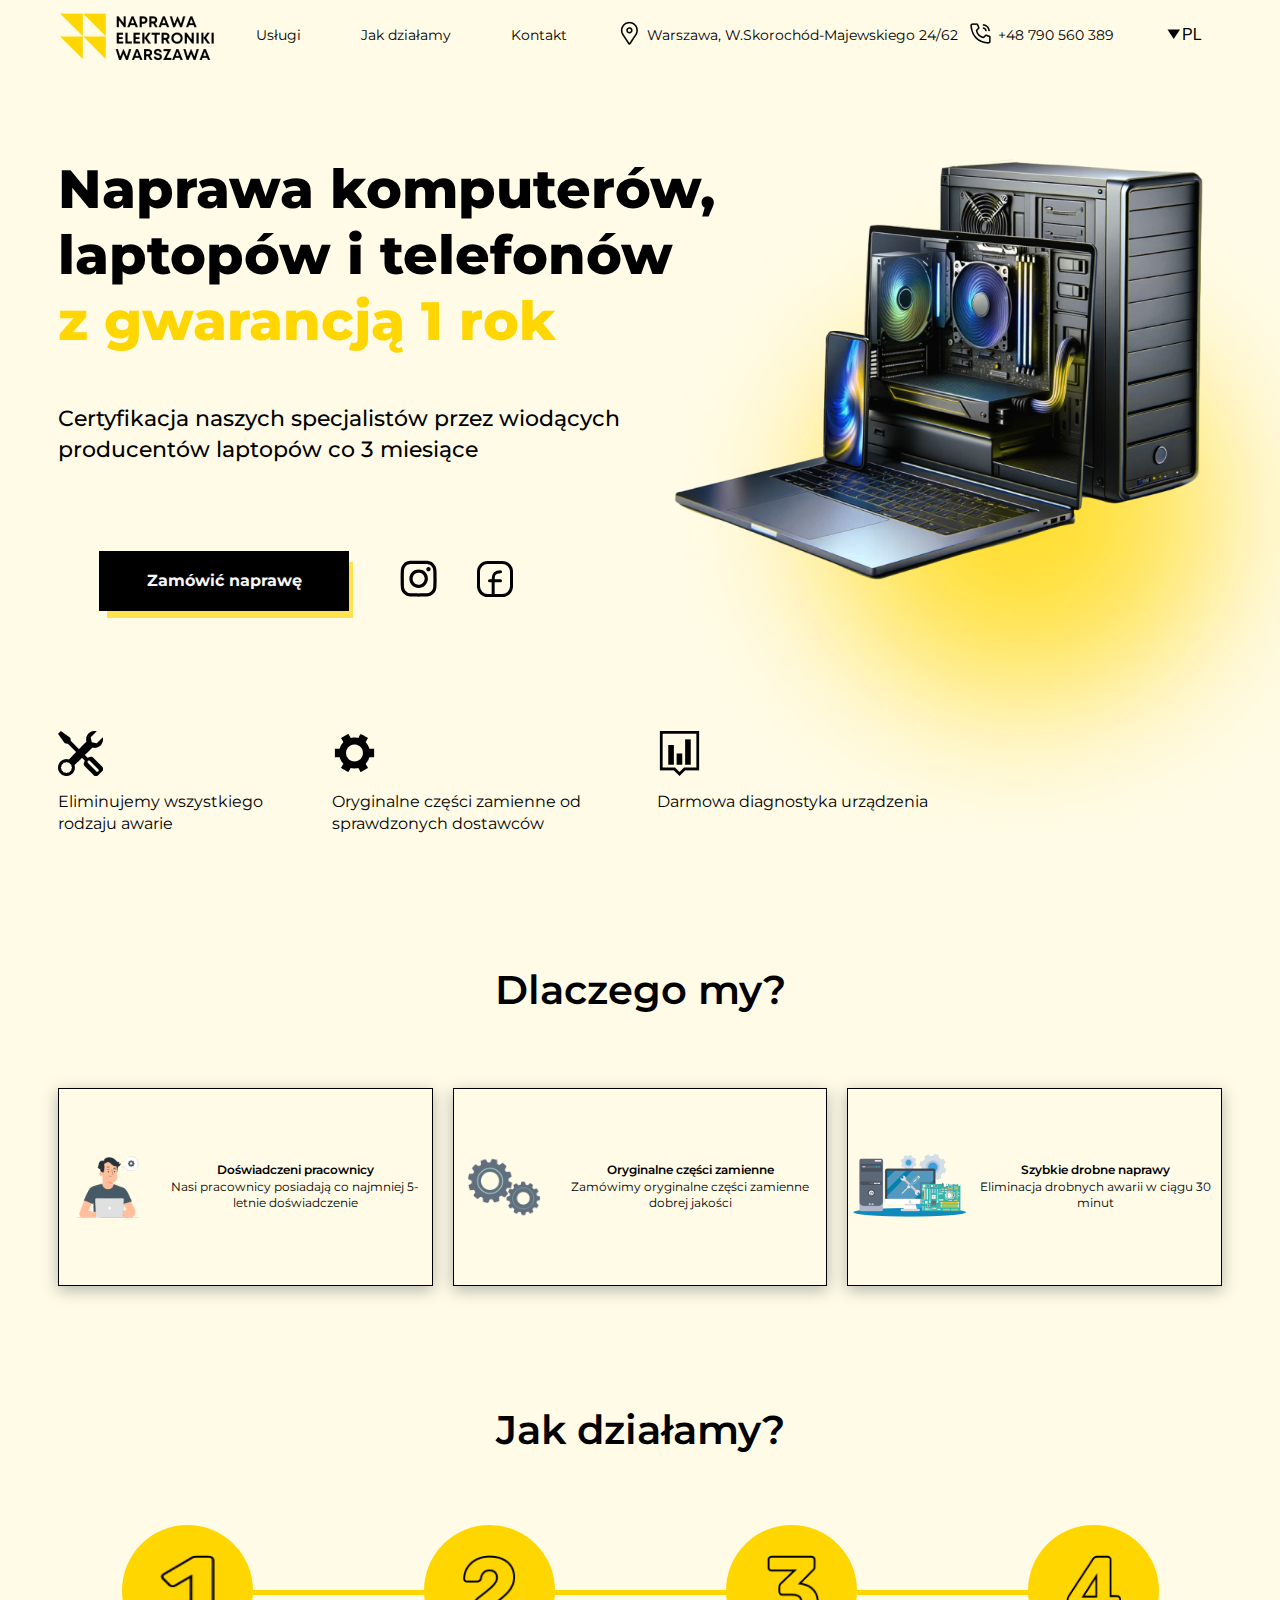
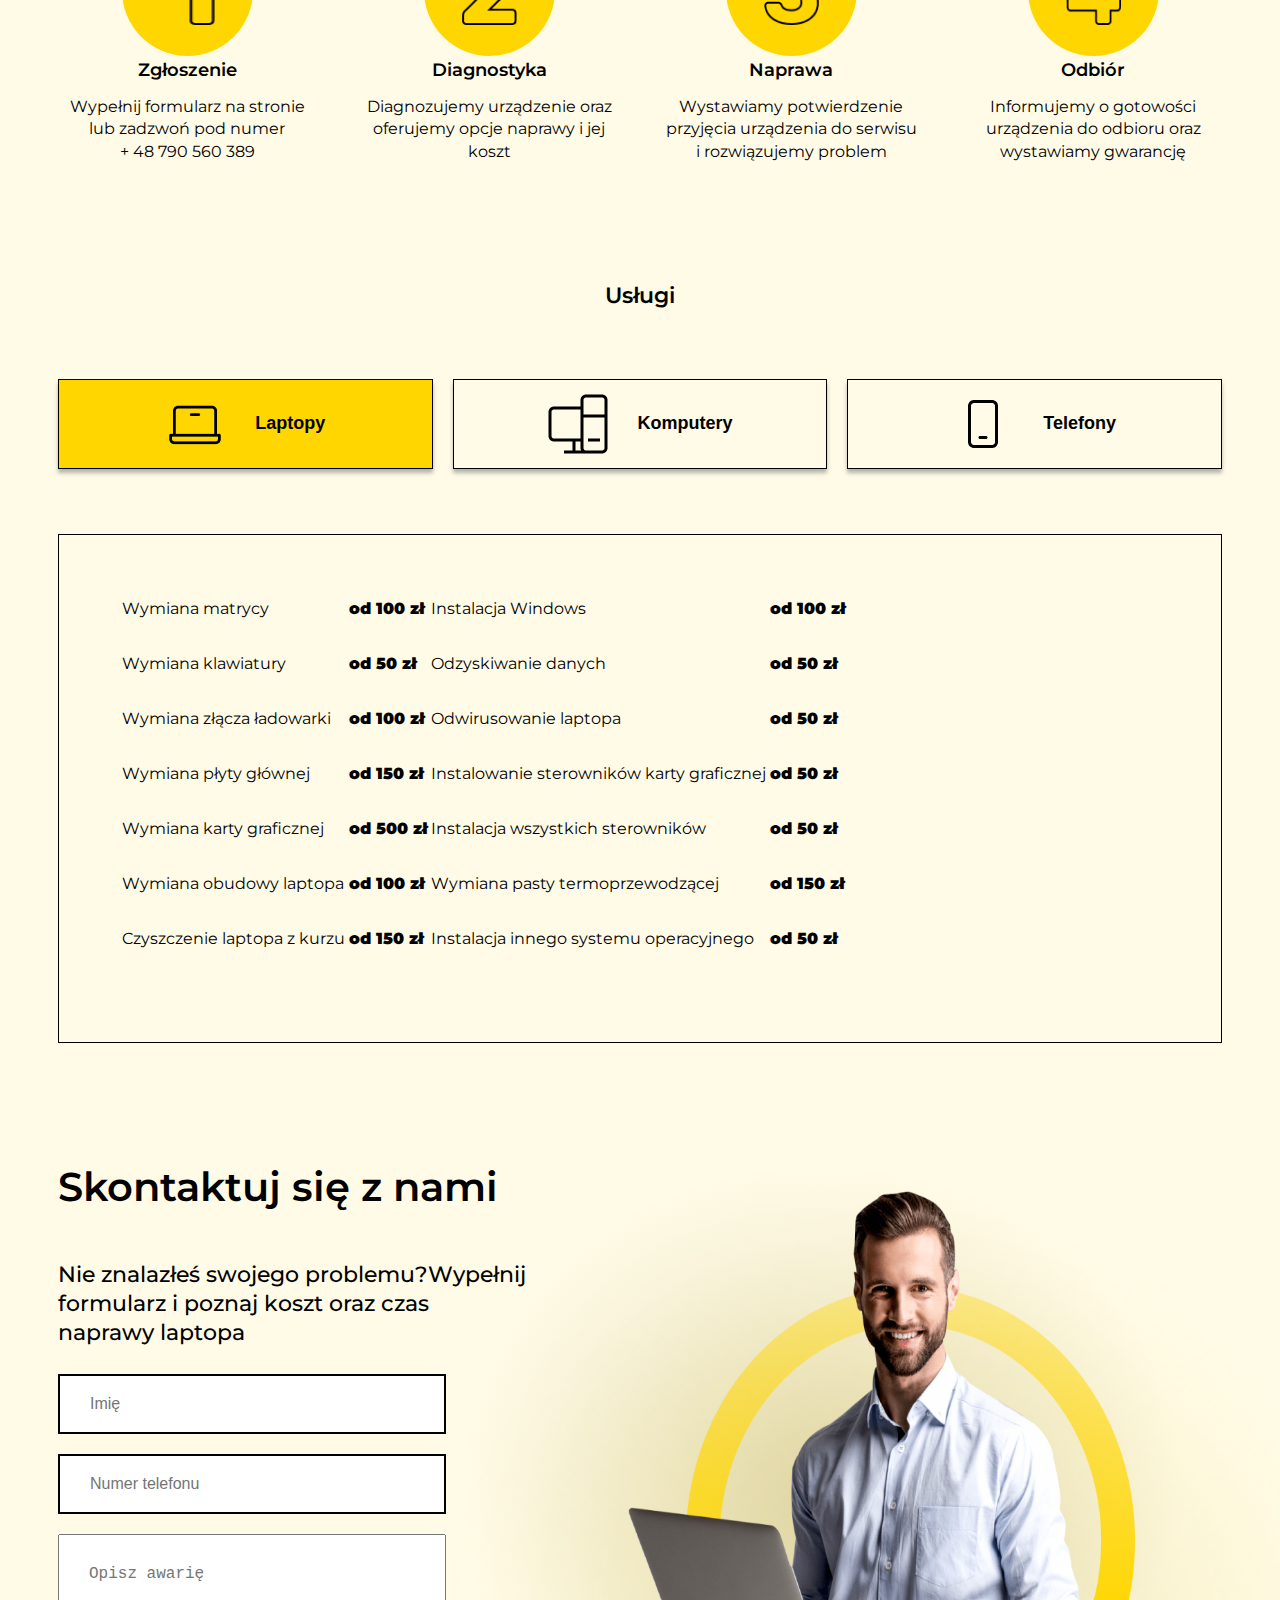
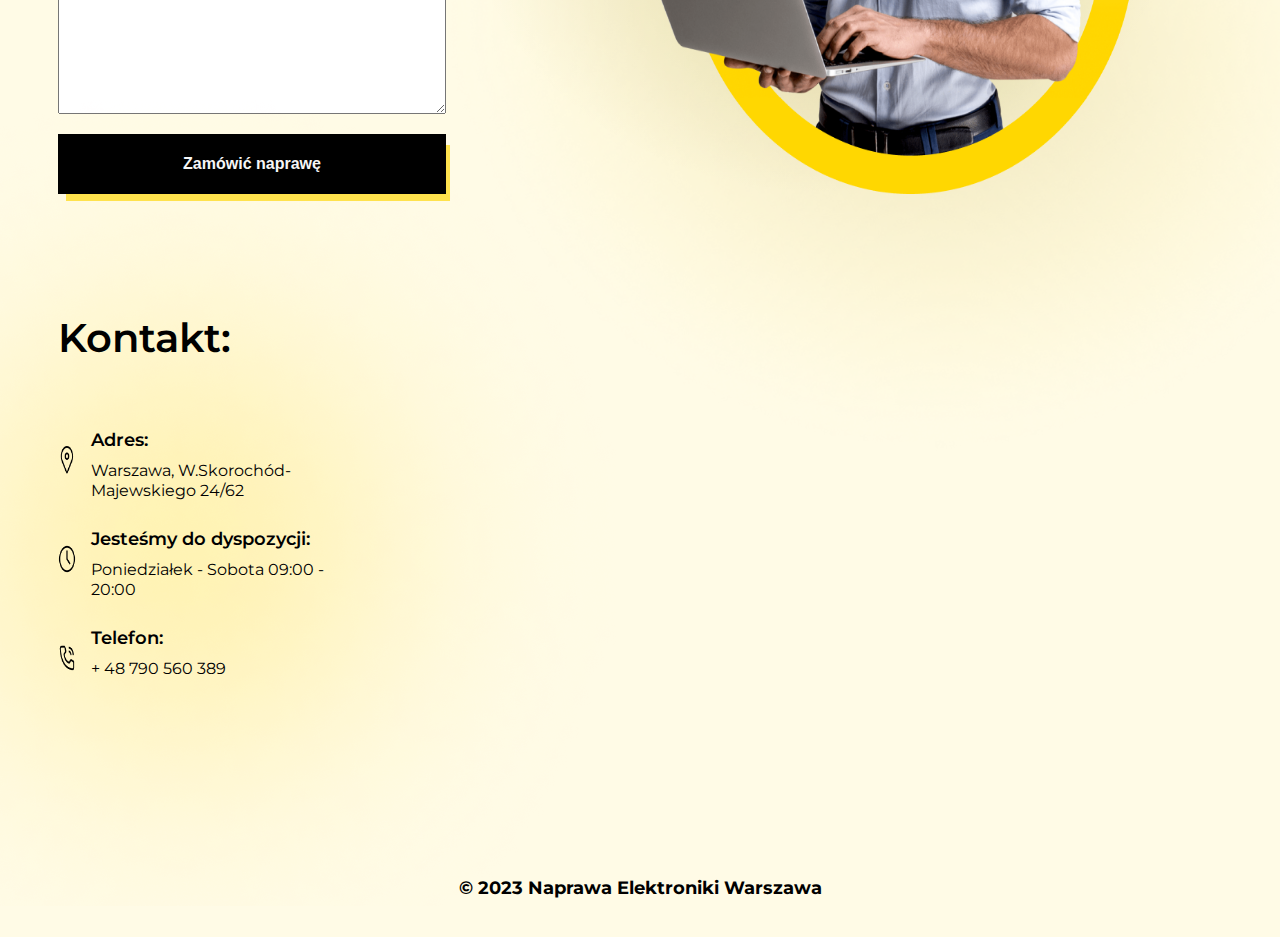
==== commit e172826a: "Update" ====
--- a/index.html
+++ b/index.html
@@ -79,7 +79,7 @@
               src="./images/images-header/arrow-language-icon.png"
               alt="Strzałka dla języków"
             />
-            ENG
+            PL
           </button>
           <div class="dropdown-content" aria-labelledby="dropbtn">
             <a
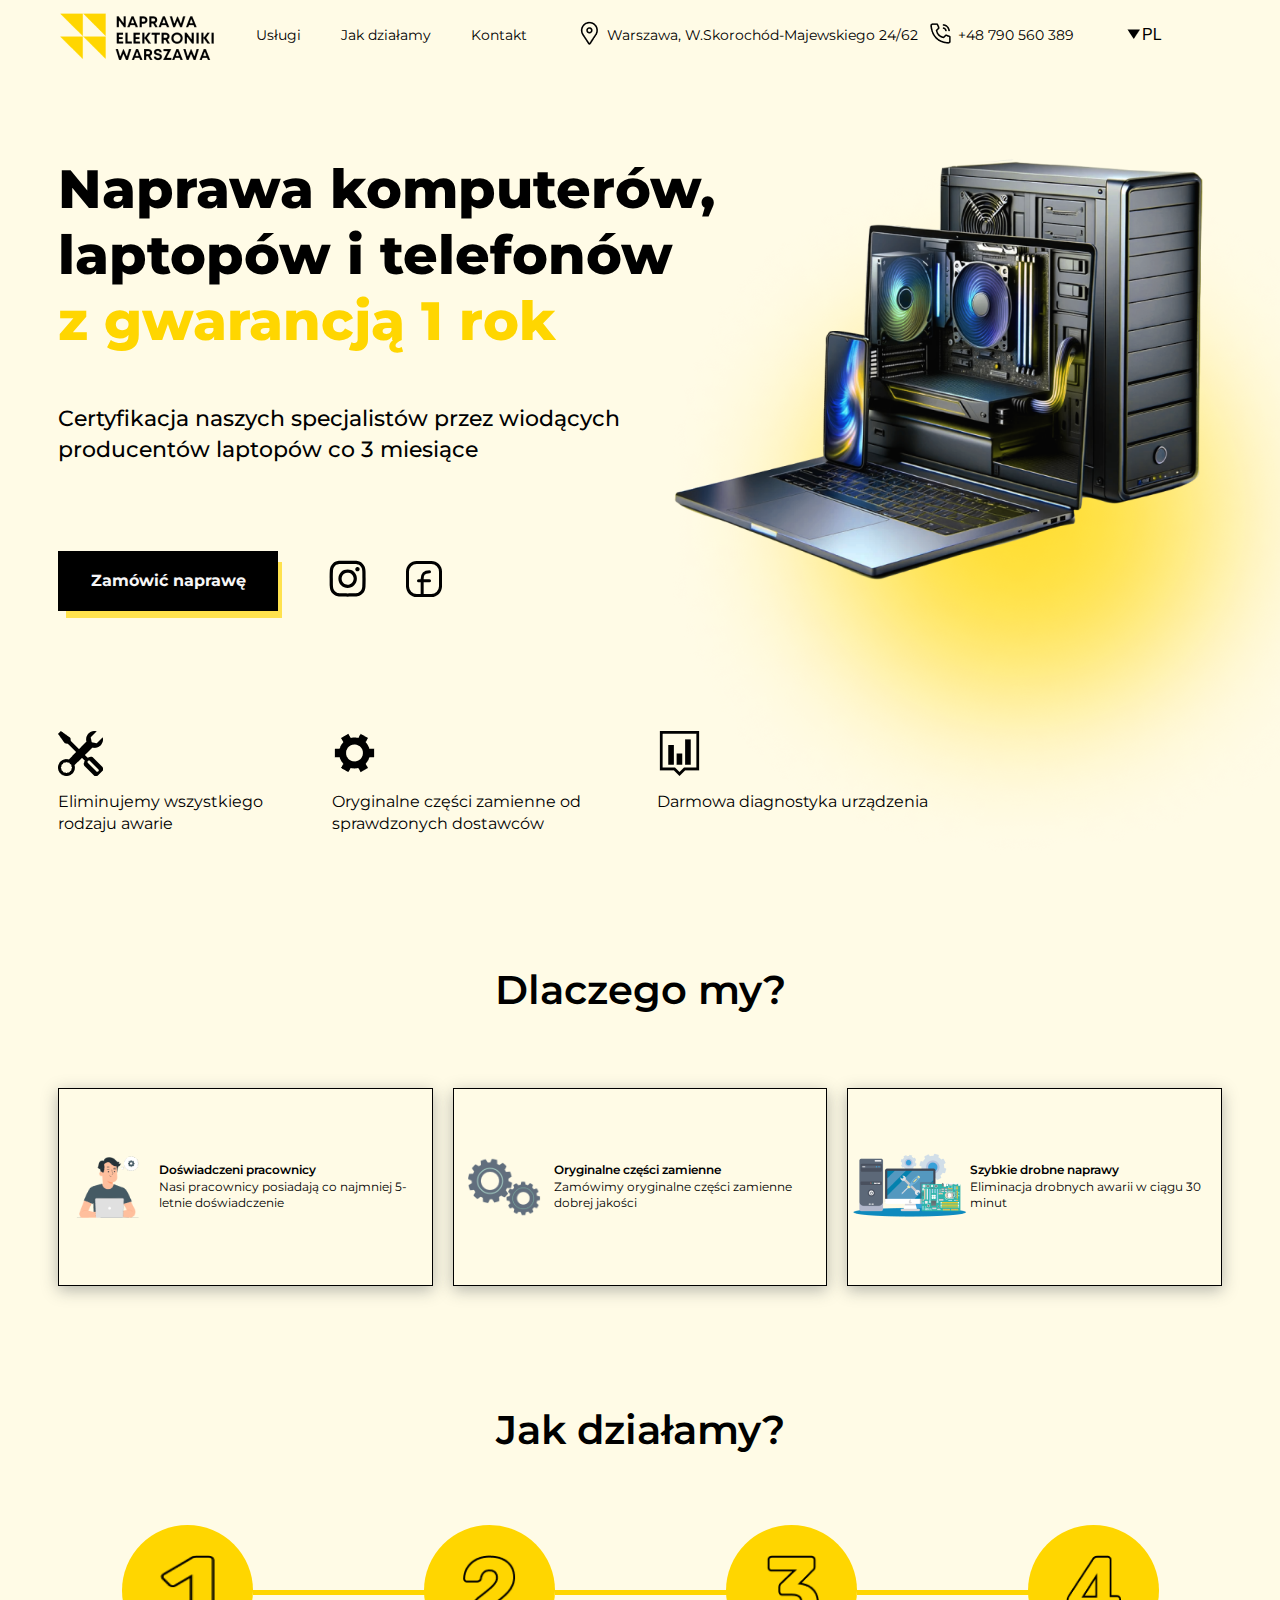
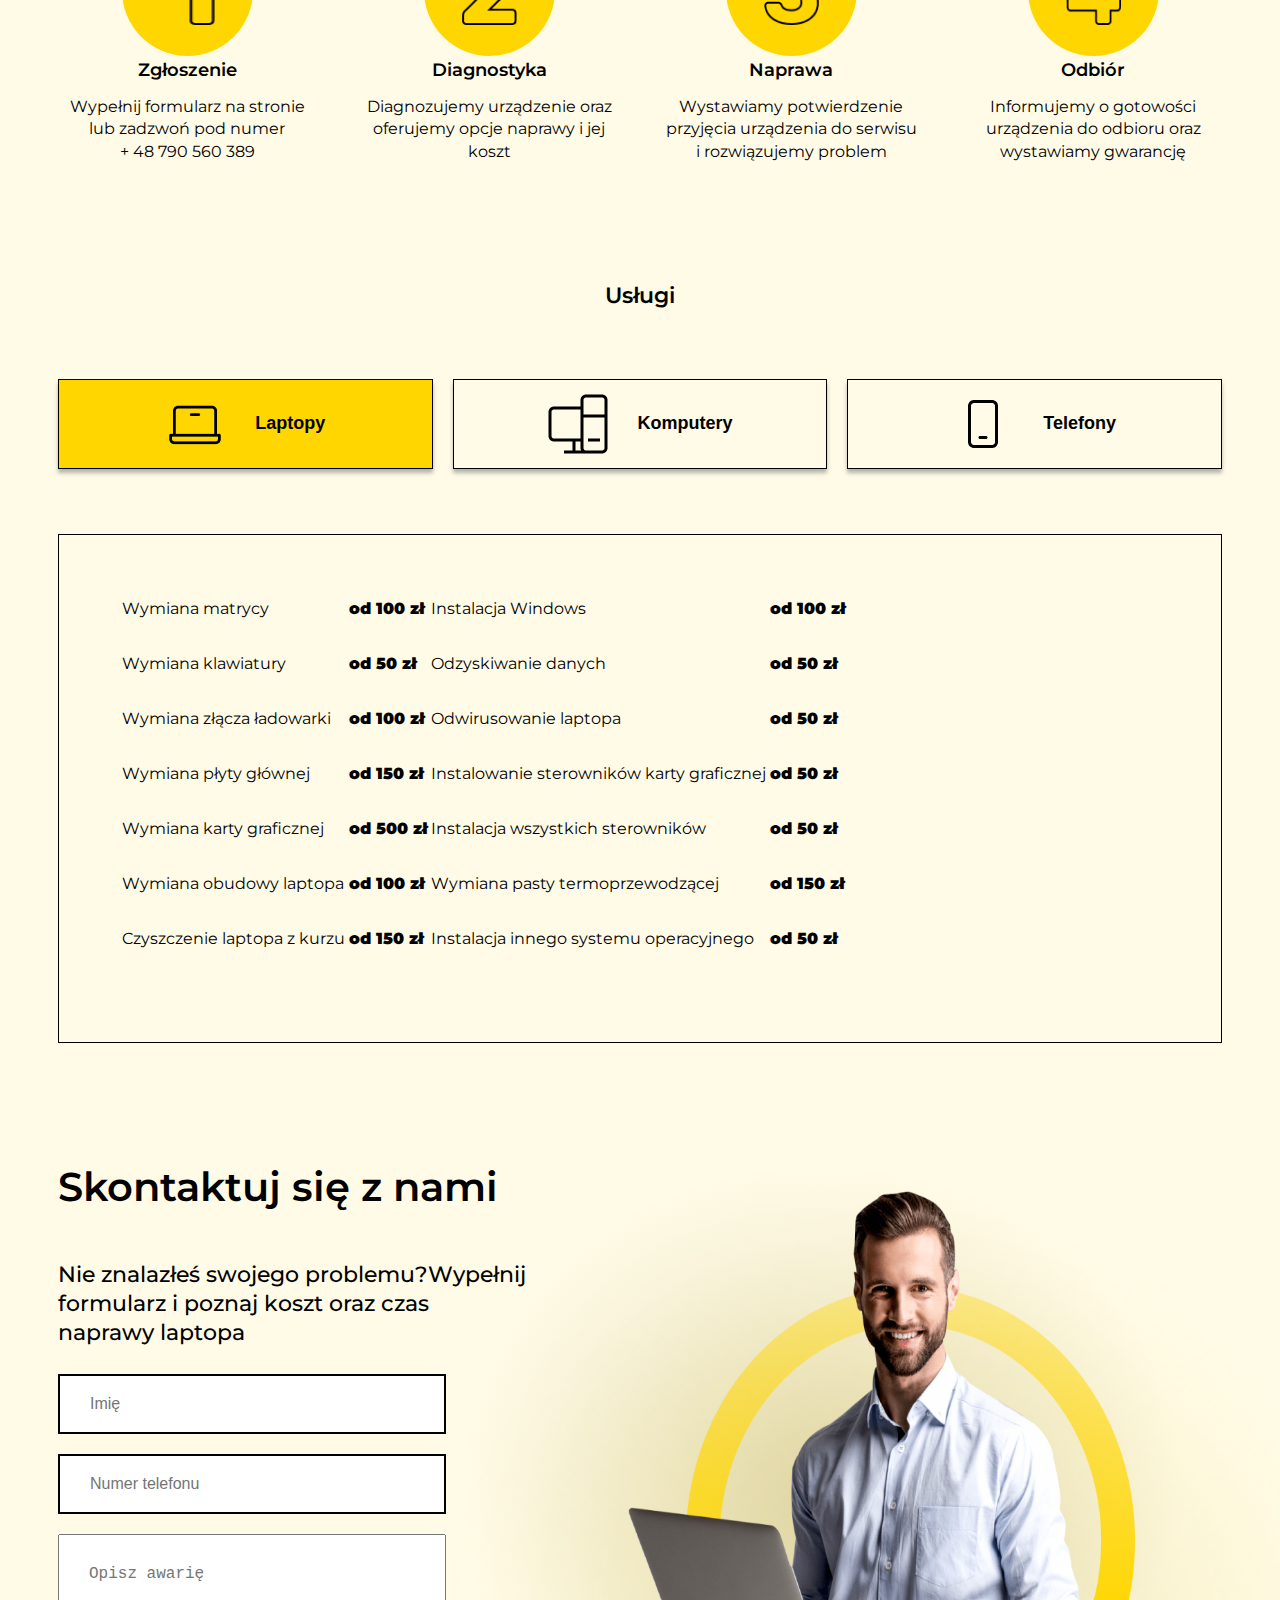
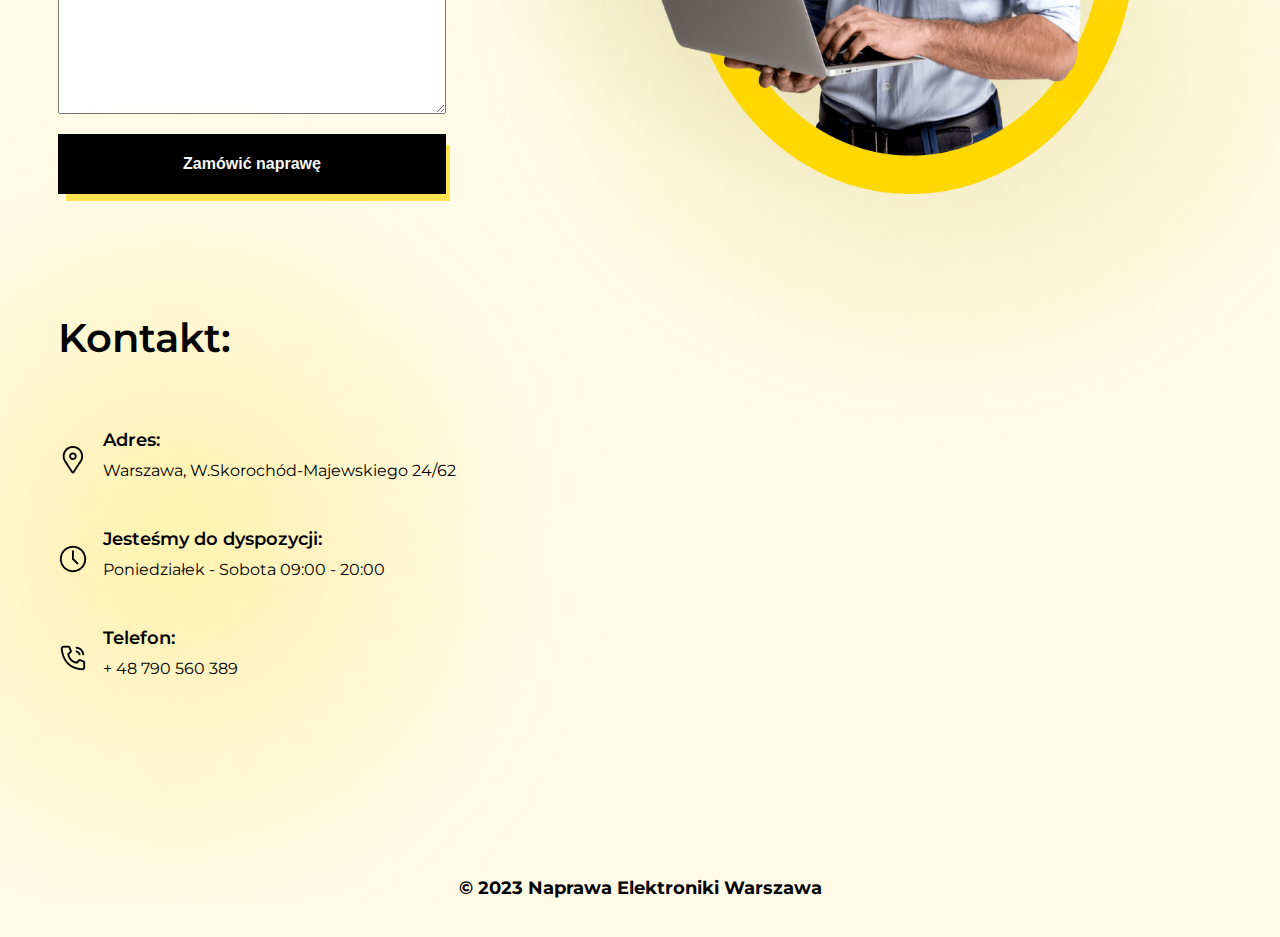
==== commit 96166a52: "Update" ====
--- a/index.html
+++ b/index.html
@@ -338,7 +338,7 @@
                 alt="Doświadczeni pracownicy"
                 class="features-list__img"
               />
-              <div>
+              <div class="features-list__div">
                 <h3 class="features-list__title">Doświadczeni pracownicy</h3>
                 <p class="features-list__text">
                   Nasi pracownicy posiadają co najmniej 5-letnie doświadczenie
@@ -351,7 +351,7 @@
                 alt="Oryginalne części zamienne"
                 class="features-list__img"
               />
-              <div>
+              <div class="features-list__div">
                 <h3 class="features-list__title">Oryginalne części zamienne</h3>
                 <p class="features-list__text">
                   Zamówimy oryginalne części zamienne dobrej jakości
@@ -364,7 +364,7 @@
                 alt="Szybkie drobne naprawy"
                 class="features-list__img features-list__item_upgrade"
               />
-              <div>
+              <div class="features-list__div">
                 <h3 class="features-list__title">Szybkie drobne naprawy</h3>
                 <p class="features-list__text">
                   Eliminacja drobnych awarii w ciągu 30 minut
--- a/css/main.min.css
+++ b/css/main.min.css
@@ -1 +1 @@
-.visually-hidden{position:absolute;width:1px;height:1px;margin:-1px;border:0;padding:0;white-space:nowrap;-webkit-clip-path:inset(100%);clip-path:inset(100%);clip:rect(0 0 0 0);overflow:hidden}.info__item,.how-we-work__list,.that-we-provide,.social-media-list__item{list-style:none}.primary__link,.nav-list__link,.nav-lis__id,.item-link{text-decoration:none}*,*::before,*::after{-webkit-box-sizing:border-box;box-sizing:border-box}body{font-family:"Montserrat",sans-serif;background-color:#fffbe6;color:#000;font-size:16px}p,h1,h2,h3,h4,h5,h6{margin:0}ul{padding-left:0;margin:0}img{display:block;max-width:100%}.container{width:100%;padding-left:20px;padding-right:20px;margin-left:auto;margin-right:auto}@media screen and (min-width: 1px){.container--display{display:block}}@media screen and (min-width: 320px){.container{width:320px}}@media screen and (min-width: 767px){.container{width:767px}}@media screen and (min-width: 1200px){.container{width:1204px;margin-left:auto;margin-right:auto}}@media screen and (min-width: 1800px){.container{padding-left:100px;padding-right:100px;width:1800px}}.header{margin-left:25px;z-index:1000;background-color:#fffbe6}@media screen and (min-width: 320px){.header{width:320px;height:30px}}@media screen and (min-width: 1200px){.header{margin-left:0px;position:fixed;width:100%;height:60px;left:0;right:0}}@media screen and (min-width: 320px){.main{padding-top:50px}}@media screen and (min-width: 1200px){.main{padding-top:84px}}.logo{cursor:pointer;display:-webkit-box;display:-ms-flexbox;display:flex;-webkit-box-align:center;-ms-flex-align:center;align-items:center;-webkit-box-pack:center;-ms-flex-pack:center;justify-content:center}@media screen and (min-width: 320px){.logo_img{width:73px;height:25px;background-color:rgba(0,0,0,0)}}@media screen and (min-width: 1200px){.logo_img{width:158px;height:54px;background-color:rgba(0,0,0,0)}}.nav-list{list-style-type:none;padding:0;margin:0;display:-webkit-box;display:-ms-flexbox;display:flex;-webkit-box-align:center;-ms-flex-align:center;align-items:center;-webkit-box-pack:center;-ms-flex-pack:center;justify-content:center}@media screen and (min-width: 1200px){.nav-list{all:unset;display:-webkit-box;display:-ms-flexbox;display:flex;-webkit-box-align:center;-ms-flex-align:center;align-items:center;-webkit-box-pack:center;-ms-flex-pack:center;justify-content:center;margin-left:95px}.nav-list:first-child{margin-left:40px;gap:20px}}@media screen and (min-width: 1800px){.nav-list{margin-left:151px}.nav-list:first-child{margin-left:50px;gap:30px}}.nav-list__item{color:#000;display:-webkit-box;display:-ms-flexbox;display:flex;-webkit-box-align:center;-ms-flex-align:center;align-items:center;-webkit-box-pack:center;-ms-flex-pack:center;justify-content:center;cursor:pointer}.nav-list__item:hover,.nav-list__item :focus{color:#ffd600}@media screen and (min-width: 1200px){.nav-list__item{font-size:14px;margin-left:20px}}@media screen and (min-width: 1800px){.nav-list__item{color:#000;font-size:18px}}@media screen and (min-width: 1800px){.nav-list__gap{gap:50px}}.header .container{display:-webkit-box;display:-ms-flexbox;display:flex;-webkit-box-align:center;-ms-flex-align:center;align-items:center}.item-link{color:#000}.nav-lis__id:hover,.nav-lis__id :focus{color:#ffd600}.dropbtn{position:relative;font-size:12px;line-height:15px;font-weight:400;background-color:#fffbe6;border:none;cursor:pointer;color:#000}.dropbtn:hover,.dropbtn :focus{color:#ffd600}@media screen and (min-width: 1200px){.dropbtn{font-size:16px;line-height:22px}}@media screen and (min-width: 1800px){.dropbtn{padding:20px;font-size:18px}}.dropdown{position:relative;margin-left:62px}@media screen and (min-width: 1200px){.dropdown{margin-left:62px}}@media screen and (min-width: 1800px){.dropdown{position:relative;margin-left:auto}}.dropdown-content{font-size:12px;display:none;position:absolute;background-color:#fffbe6;-webkit-box-shadow:0px 8px 16px 0px rgba(0,0,0,.2);box-shadow:0px 8px 16px 0px rgba(0,0,0,.2);z-index:13;left:-41%;right:auto}@media screen and (min-width: 1200px){.dropdown-content{font-size:14px;z-index:13;left:0;top:100%;-webkit-transform:translateX(0);transform:translateX(0)}}@media screen and (min-width: 1800px){.dropdown-content{font-size:18px}}.dropdown-content a{color:#000;padding:12px 16px;text-decoration:none;display:block}.dropdown:hover .dropdown-content{display:block}.dropbtn__arrow{position:absolute;margin-left:-18px}@media screen and (min-width: 320px){.dropbtn__arrow{width:15px;height:15px}}@media screen and (min-width: 1200px){.dropbtn__arrow{width:20px;height:20px}}.nav-list__link{position:relative;color:#000}.nav-list__link:hover,.nav-list__link :focus{color:#ffd600}.nav-list__link:last-child{margin-left:20px}.nav-list__img{position:absolute;margin-left:-30px;top:-5px}.dropdown-content__link:hover,.dropdown-content__link :focus{color:#ffd600}.burger-menu{cursor:pointer;display:-webkit-box;display:-ms-flexbox;display:flex;margin-left:90px}@media screen and (min-width: 1200px){.burger-menu{display:none}}.burger-menu{position:relative}.burger-menu__content{display:none;position:absolute;top:100%;right:0;background-color:#fffbe6;-webkit-box-shadow:0 8px 16px rgba(0,0,0,.1);box-shadow:0 8px 16px rgba(0,0,0,.1);z-index:1000;width:140px;border-radius:4px}.burger-menu.active .burger-menu__content{display:block}.burger-menu__list{list-style:none;padding:0;margin:0}.burger-menu__item{padding:10px 15px;border-bottom:1px solid #eee;background-color:#fffbe6}.burger-menu__item:last-child{border-bottom:none}.burger-menu__link{text-decoration:none;color:#000;display:block}.burger-menu__link:hover,.burger-menu__link :focus{color:#ffd600}.is-hidden{opacity:0;pointer-events:none;visibility:hidden}.visually-hidden{display:none}.burger-menu__content:not(.visually-hidden){display:block}.menu{display:-webkit-box;display:-ms-flexbox;display:flex;-webkit-box-align:center;-ms-flex-align:center;align-items:center;-webkit-box-pack:center;-ms-flex-pack:center;justify-content:center}@media screen and (min-width: 1200px){.menu{display:block;all:unset;display:-webkit-box;display:-ms-flexbox;display:flex;-webkit-box-align:center;-ms-flex-align:center;align-items:center;-webkit-box-pack:center;-ms-flex-pack:center;justify-content:center}}.nav-list{list-style-type:none;padding:0;margin:0;display:-webkit-box;display:-ms-flexbox;display:flex;-webkit-box-align:center;-ms-flex-align:center;align-items:center;-webkit-box-pack:center;-ms-flex-pack:center;justify-content:center}@media screen and (min-width: 1200px){.nav-list{all:unset;display:-webkit-box;display:-ms-flexbox;display:flex;-webkit-box-align:center;-ms-flex-align:center;align-items:center;-webkit-box-pack:center;-ms-flex-pack:center;justify-content:center;margin-left:40px}.nav-list:first-child{margin-left:20px;gap:20px}}@media screen and (min-width: 1800px){.nav-list{margin-left:151px}.nav-list:first-child{margin-left:50px;gap:30px}}.information{display:-webkit-box;display:-ms-flexbox;display:flex}@media screen and (min-width: 1200px){.information{margin-top:65px}}@media screen and (min-width: 320px){.calc{width:30%}}@media screen and (min-width: 1200px){.calc{width:50%}}@media screen and (min-width: 1800px){.calc{width:50%}}.general__title{z-index:100}.title-lampot__bcg{position:absolute;display:none}@media screen and (min-width: 1200px){.title-lampot__bcg{display:block}}@media screen and (min-width: 320px){.title-lampot__img{display:none}}@media screen and (min-width: 1200px){.title-lampot__img{display:block;width:60%;margin-left:595px}}@media screen and (min-width: 1800px){.title-lampot__img{width:60%;margin-left:595px;margin-top:-223px}}.title-lampot__eclipse{position:absolute;margin-top:250px;margin-left:150px}.title-laptop{display:none}@media screen and (min-width: 1200px){.title-laptop{display:block;position:relative;margin-top:-55px}}@media screen and (min-width: 1800px){.title-laptop{position:relative;margin-top:-67px;margin-left:-50px}}.title-laptop__mobile{position:relative}@media screen and (min-width: 1200px){.title-laptop__mobile{display:none}}>.title-laptop__img{position:relative;width:70%;margin-left:595px;margin-top:-233px}.what-do-we-do{font-size:22px;font-weight:800;line-height:27px;width:175px}@media screen and (min-width: 1200px){.what-do-we-do{width:789px;font-size:54px;font-weight:800;line-height:65.83px}}@media screen and (min-width: 1800px){.what-do-we-do{width:789px;font-size:60px;font-weight:800;line-height:78px}}.guarantee{color:#ffd600}.our-specialists{padding-top:50px}@media screen and (min-width: 320px){.our-specialists{display:none}}@media screen and (min-width: 1200px){.our-specialists{display:block;font-size:22px;font-weight:500;line-height:30.8px}}@media screen and (min-width: 1800px){.our-specialists{font-size:24px;font-weight:500;line-height:33px}}.primary__link{width:250px;height:60px;-webkit-box-pack:center;-ms-flex-pack:center;justify-content:center;-webkit-box-align:center;-ms-flex-align:center;align-items:center;align-items:center;display:-webkit-box;display:-ms-flexbox;display:flex}.that-we-provide{margin-top:170px;display:block}@media screen and (min-width: 1200px){.that-we-provide{margin-top:100px;display:-webkit-box;display:-ms-flexbox;display:flex}}.general__social{margin-top:34px;display:-webkit-box;display:-ms-flexbox;display:flex;-webkit-box-align:center;-ms-flex-align:center;align-items:center;width:250px;height:60px;align-items:center;-webkit-box-pack:center;-ms-flex-pack:center;justify-content:center}@media screen and (min-width: 1200px){.general__social{margin-top:85px;width:500px}}.social-media-list{display:-webkit-box;display:-ms-flexbox;display:flex;-webkit-box-align:center;-ms-flex-align:center;align-items:center;gap:20px;margin-left:50px}.social-media-list__item{display:none}@media screen and (min-width: 1200px){.social-media-list__item{display:-webkit-box;display:-ms-flexbox;display:flex}}.social__svg path{stroke:#000;stroke-width:3;stroke-linecap:round;stroke-linejoin:round}.social__svg:hover path,.social__svg:focus path{stroke:#ffd600}.social-svg__instagram:hover,:focus path{stroke:#ffd600}.social-svg__instagram{margin-top:13px}.title-mobile{margin-top:-28px;margin-left:24px}.bcg-mobile{position:absolute;margin-top:-4px;margin-left:93px}@media screen and (min-width: 1200px){.bcg-mobile{display:none}}@media screen and (min-width: 767px){.info-mobile{width:90%}}@media screen and (min-width: 1200px){.info-mobile{display:none}}.that-we-provide{z-index:101;position:relative;margin-top:-60px;display:-webkit-box;display:-ms-flexbox;display:flex;gap:45px;margin-top:20px}.that-we-provide__list{display:none}@media screen and (min-width: 1200px){.that-we-provide__list{font-weight:400;line-height:22.4px;font-size:16px;max-width:280px;height:110px;display:block}}@media screen and (min-width: 1800px){.that-we-provide__list{font-size:18px;max-width:280px;height:110px}}@media screen and (min-width: 1200px){.that-we-provide__list_margin{width:229px}}.that-we-provide__img{margin-bottom:15px}.features-list{display:block;list-style:none;padding:0;margin:0;gap:20px}@media screen and (min-width: 1200px){.features-list{-webkit-box-pack:justify;-ms-flex-pack:justify;justify-content:space-between;display:-webkit-box;display:-ms-flexbox;display:flex}}@media screen and (min-width: 1800px){.features-list{-webkit-box-pack:center;-ms-flex-pack:center;justify-content:center}}.features-box{position:relative;z-index:101}@media screen and (min-width: 1200px){.features-box{margin-top:0px;margin-top:115px}}.features__title{display:none;margin-bottom:70px;text-align:center;font-size:40px;font-weight:600;line-height:57px;color:#000}@media screen and (min-width: 1200px){.features__title{display:block}}@media screen and (min-width: 1800px){.features__title{font-size:48px}}.features-list__item{display:block;height:198px;width:280px;text-align:center;border:1px solid #000;-webkit-box-align:center;-ms-flex-align:center;align-items:center;background:#fffbe6;-webkit-box-shadow:0px 4px 15px 0px rgba(38,50,56,.35);box-shadow:0px 4px 15px 0px rgba(38,50,56,.35)}.features-list__item:not(:last-child){margin-bottom:20px}@media screen and (min-width: 1200px){.features-list__item{display:-webkit-box;display:-ms-flexbox;display:flex;width:388px}.features-list__item:not(:last-child){margin-bottom:0}}@media screen and (min-width: 1800px){.features-list__item{width:586px}}.features-list__img{margin-left:30%;width:115px;height:115px;margin-right:20px;-ms-flex-negative:0;flex-shrink:0}@media screen and (min-width: 1200px){.features-list__img{margin-left:0;margin-right:0;width:100px;height:100px}}@media screen and (min-width: 1800px){.features-list__img{width:135px;height:135px}}@media screen and (min-width: 1200px){.features-list__img_upgrade{height:60px}}.features-list__content{display:-webkit-box;display:-ms-flexbox;display:flex}.features-list__title,.features-list__text{font-weight:400;line-height:16.8px;font-size:12px;margin:0}@media screen and (min-width: 1800px){.features-list__title,.features-list__text{font-size:16px;font-weight:400;line-height:25px}}@media screen and (min-width: 1800px){.features-list__title,.features-list__text{font-size:18px}}.features-list__title{font-weight:600}.features-list__item_upgrade{margin-left:30%;margin-top:10px;margin-bottom:10px;width:122px;height:74px}@media screen and (min-width: 1200px){.features-list__item_upgrade{margin-left:0;margin-top:0;margin-bottom:0}}.progress-bar{list-style-type:none;padding-left:0;display:-webkit-box;display:-ms-flexbox;display:flex}.how-we-work__list{display:block}@media screen and (min-width: 1200px){.how-we-work__list{display:-webkit-box;display:-ms-flexbox;display:flex;gap:44px;text-align:center}}@media screen and (min-width: 1800px){.how-we-work__list{gap:148px}}.feature-list{width:1445px}.how-we-work__title{display:contents;font-weight:600;font-size:12px;line-height:14.63px}@media screen and (min-width: 1200px){.how-we-work__title{font-weight:600;font-size:18px;line-height:21.94px;margin-bottom:70px}}@media screen and (min-width: 1800px){.how-we-work__title{font-weight:600;font-size:24px;line-height:30px}}.circle{position:relative;background-color:#ffd600;border-radius:50%;display:inline-block;width:40px;height:40px}@media screen and (min-width: 1200px){.circle{width:131px;height:131px}}.how-we-work__item .circle::after{content:"";position:absolute;bottom:-88px;left:50%;height:93px;width:1px;background-color:#ffd600;-webkit-transform:translateX(-50%);transform:translateX(-50%)}@media screen and (min-width: 1200px){.how-we-work__item .circle::after{display:none}}.how-we-work__item:last-child .circle::after{display:none}@media screen and (min-width: 1200px){.bar{width:300px;height:5px;background-color:#ffd600;position:absolute;top:50%;left:100%}}.circle__number{position:absolute;margin-top:6px;margin-left:12px;width:16px;height:28px}@media screen and (min-width: 1200px){.circle__number{position:absolute;margin-top:30px;margin-left:38px;width:55px;height:70px}}.how-we-work__job{text-align:center;font-size:22px;font-weight:600;line-height:26.07px;color:#000}@media screen and (min-width: 1200px){.how-we-work__job{margin-bottom:70px;font-size:40px;font-weight:600;line-height:48.76px;color:#000}}@media screen and (min-width: 1800px){.how-we-work__job{font-size:48px;line-height:57px}}.how-we-work__information{margin-top:30px}@media screen and (min-width: 320px){.how-we-work__information{margin-left:30px}}@media screen and (min-width: 1200px){.how-we-work__information{margin-left:0px;margin-top:0px}}@media screen and (min-width: 1800px){.how-we-work__information{margin-left:0px;margin-top:0px}}.how-we-work__text{font-size:12px;font-weight:400;line-height:16.8px;width:163px;margin-top:10px}@media screen and (min-width: 1200px){.how-we-work__text{font-size:16px;font-weight:400;line-height:22.4px;width:258px;margin-top:14px}}@media screen and (min-width: 1800px){.how-we-work__text{font-size:18px;font-weight:400;line-height:26px;width:283px}}.how-we-work__item{display:-webkit-box;display:-ms-flexbox;display:flex;-webkit-box-align:center;-ms-flex-align:center;align-items:center}@media screen and (min-width: 1200px){.how-we-work__item{display:block;-webkit-box-align:none;-ms-flex-align:none;align-items:none}}.price__title{margin-bottom:30px;text-align:center;color:#000;font-size:40px;font-weight:600;line-height:48.76px}@media screen and (min-width: 1200px){.price__title{margin-bottom:70px;font-size:22px;font-weight:600;line-height:26.07px}}@media screen and (min-width: 1800px){.price__title{font-size:48px;font-weight:600;line-height:57px}}.price__btn{border:1px solid #000;background-color:#fffbe6;color:#000;display:-webkit-box;display:-ms-flexbox;display:flex;-webkit-box-pack:center;-ms-flex-pack:center;justify-content:center;-webkit-box-align:center;-ms-flex-align:center;align-items:center;cursor:pointer}.price__btn:hover{background-color:#ffd600}@media screen and (min-width: 1200px){.price__btn{font-size:18px;font-weight:600;line-height:21.94px;width:388px;height:90px}}@media screen and (min-width: 1800px){.price__btn{font-size:24px;font-weight:600;line-height:30px;width:420px;height:120px}}.price__btn_boxShadow{display:none;-webkit-box-shadow:0px 4px 4px 0px rgba(38,50,56,.35);box-shadow:0px 4px 4px 0px rgba(38,50,56,.35)}@media screen and (min-width: 1200px){.price__btn_boxShadow{display:-webkit-box;display:-ms-flexbox;display:flex}}.button__list{display:block}@media screen and (min-width: 1200px){.button__list{gap:20px;display:-webkit-box;display:-ms-flexbox;display:flex}}@media screen and (min-width: 1800px){.button__list{gap:159px}}.btn__img{margin-right:30px}.price__table{display:none}@media screen and (min-width: 1200px){.price__table{display:-webkit-box;display:-ms-flexbox;display:flex;padding-left:100px;padding-right:100px;padding-top:60px;padding-bottom:21px;border:1px solid #000;width:1164px;padding:60px}}@media screen and (min-width: 1800px){.price__table{width:1580px;padding-left:100px;padding-right:100px;padding-top:60px;padding-bottom:21px;height:388px}}@media screen and (min-width: 1200px){.prices{margin-top:65px}}.price__item{font-size:11px;font-weight:400;line-height:14.63px;padding-bottom:15px}@media screen and (min-width: 1200px){.price__item{font-size:16px;font-weight:400;line-height:19.5px;padding-bottom:30px}}@media screen and (min-width: 1800px){.price__item{font-size:18px;font-weight:400;line-height:22px;padding-bottom:39px}}.price__item_upgrade{padding-bottom:-30px}.price__item_bold{line-height:14.63px;font-weight:600}@media screen and (min-width: 1200px){.price__item_bold{line-height:22px;font-weight:900}}.price__list{padding-left:100px;padding-right:100px}.image__people{display:none}@media screen and (min-width: 1200px){.image__people{display:block;width:75%;position:relative}}.image__bcg{display:none}@media screen and (min-width: 1200px){.image__bcg{display:block;width:75%;position:absolute}}.price-table__mobile{width:300px}.phone-price__table{display:none}@media screen and (min-width: 1200px){.phone-price__table{display:block;padding-left:200px;padding-right:200px;padding-top:113px;padding-bottom:74px;border:1px solid #000;width:1163px}}@media screen and (min-width: 1800px){.phone-price__table{padding-left:303px;padding-right:303px;padding-top:113px;padding-bottom:104px;width:1580px}}@media screen and (min-width: 1200px){.price-table__mobile{display:none}}.active{background-color:#ffd600}.contacts{display:-webkit-box;display:-ms-flexbox;display:flex;height:100%;background:radial-gradient(30% 50% at 65% 50%, rgba(128, 107, 0, 0.2) 0%, rgba(255, 214, 0, 0) 100%)}.form-container{width:50%;background-color:#f8f8f8;padding:20px;-webkit-box-sizing:border-box;box-sizing:border-box}.contacts__title{width:214px;font-size:22px;font-weight:600;line-height:26.07px;margin-bottom:20px}@media screen and (min-width: 1200px){.contacts__title{width:443px;font-size:40px;margin-bottom:48px;font-weight:600;line-height:48.76px}}@media screen and (min-width: 1800px){.contacts__title{width:531px;font-size:48px;margin-bottom:48px;font-weight:600;line-height:59px}}.contacts__text{font-size:12px;font-weight:400;line-height:14.63px;margin-bottom:20px}@media screen and (min-width: 1200px){.contacts__text{font-size:22px;font-weight:500;line-height:29px;margin-bottom:26.82px}}@media screen and (min-width: 1800px){.contacts__text{font-size:24px;font-weight:500;line-height:29px;margin-bottom:57px}}.image-container{display:-webkit-box;display:-ms-flexbox;display:flex;-webkit-box-pack:center;-ms-flex-pack:center;justify-content:center}.contacts-us-form{width:469px}.form{gap:20px;display:-webkit-box;display:-ms-flexbox;display:flex;-webkit-box-orient:vertical;-webkit-box-direction:normal;-ms-flex-direction:column;flex-direction:column}.form__size{padding-left:30px;border:2px solid #000;font-size:12px;line-height:14.63px;height:45px;width:280px}@media screen and (min-width: 1200px){.form__size{font-size:16px;line-height:19.5px;height:60px;width:388px}}@media screen and (min-width: 1800px){.form__size{font-size:24px;height:80px;width:467px;line-height:21.94px}}.form__size_textarea{padding-left:20px;padding-top:15px;font-size:12px;line-height:14.63px;height:140px;width:280px}@media screen and (min-width: 1200px){.form__size_textarea{padding-left:30px;padding-top:30px;font-size:16px;line-height:19.5px;height:180px;width:388px}}@media screen and (min-width: 1200px)and (min-width: 1800px){.form__size_textarea{padding-left:30px;padding-top:30px;font-size:24px;height:230px;width:467px}}.contacts-form,.image-container{-webkit-box-flex:1;-ms-flex:1;flex:1;min-width:0}.section-mobile{display:none}@media screen and (min-width: 1200px){.section-mobile{display:-webkit-box;display:-ms-flexbox;display:flex}}.social-mobile__title{color:rgba(0,0,0,.7);display:-webkit-box;display:-ms-flexbox;display:flex;font-size:12px;line-height:14.63px}@media screen and (min-width: 1200px){.social-mobile__title{display:none}}.social-mobile{width:280px;margin-top:20px}.container-link{display:-webkit-box;display:-ms-flexbox;display:flex;gap:20px;margin-top:15px}.map-mobile{margin-top:30px;display:-webkit-box;display:-ms-flexbox;display:flex;-webkit-box-align:center;-ms-flex-align:center;align-items:center;-webkit-box-pack:center;-ms-flex-pack:center;justify-content:center}@media screen and (min-width: 1200px){.map-mobile{display:none}}.primary-btn{border:none;z-index:100;height:60px;font-weight:600;font-size:12px;line-height:14.63px;color:#f6f6f6;background-color:#000;-webkit-box-shadow:6px 9px 0px -2px #ffe24d;box-shadow:6px 9px 0px -2px #ffe24d;cursor:pointer}.primary-btn:hover,.primary-btn :focus{background-color:#ffe24d;-webkit-box-shadow:6px 9px 0px -2px #000;box-shadow:6px 9px 0px -2px #000;color:#000}@media screen and (min-width: 1200px){.primary-btn{width:250px;font-weight:700;font-size:16px;line-height:19.5px;display:-webkit-box;display:-ms-flexbox;display:flex}}@media screen and (min-width: 1200px){.primary-btn_upgrade{text-align:center;-webkit-box-pack:center;-ms-flex-pack:center;justify-content:center;-webkit-box-align:center;-ms-flex-align:center;align-items:center;width:388px}}.footer__title{text-align:center;font-size:12px;color:#000;font-family:500;line-height:22px;padding-bottom:30px}@media screen and (min-width: 1200px){.footer__title{font-size:18px;width:100%;text-align:center}}.data{display:-webkit-box;display:-ms-flexbox;display:flex;-ms-flex-pack:distribute;justify-content:space-around;-webkit-box-align:start;-ms-flex-align:start;align-items:flex-start}.info{width:90%;position:relative}.map{display:none}@media screen and (min-width: 1200px){.map{display:-webkit-box;display:-ms-flexbox;display:flex;width:100%;margin-left:90px}}.info__item{width:280px;display:-webkit-box;display:-ms-flexbox;display:flex;-webkit-box-align:center;-ms-flex-align:center;align-items:center}.data__title{display:none;margin-bottom:68px}@media screen and (min-width: 1200px){.data__title{display:block;font-size:40px;font-weight:600;line-height:48.76px}}@media screen and (min-width: 1800px){.data__title{font-size:48px;font-weight:600;line-height:58px}}.info-bcg__img{display:none}@media screen and (min-width: 1200px){.info-bcg__img{display:block;margin-top:-300px;margin-left:-270px;position:absolute}}.info__title{margin-bottom:9px;font-size:12px;font-weight:500;line-height:14.63px;color:rgba(0,0,0,.7)}@media screen and (min-width: 1200px){.info__title{font-size:18px;font-weight:600;line-height:21.94px;color:#000}}@media screen and (min-width: 1800px){.info__title{font-size:24px;font-weight:600;line-height:30px}}.info__text{font-size:11px;font-weight:600;line-height:14.63px}@media screen and (min-width: 1200px){.info__text{font-size:16px;font-weight:400;line-height:19.5px}}@media screen and (min-width: 1800px){.info__text{font-size:18px;font-weight:400;line-height:22px}}.info__list{gap:30px;display:grid}@media screen and (min-width: 1200px){.info__list{gap:39px}}.info__item__margin{height:20px;margin-left:10px}@media screen and (min-width: 1200px){.info__item__margin{width:400px;height:60px;margin-left:15px}}@media screen and (min-width: 1800px){.info__item__margin{margin-left:34px}}.info__img{width:20px;height:20px}@media screen and (min-width: 1200px){.info__img{width:30px;height:30px}}.section{margin-bottom:50px}@media screen and (min-width: 1200px){.section{margin-bottom:120px}}.mobile-btn{width:300px;height:52px;background-color:#ffd600;border:none;color:#000;cursor:pointer;font-size:14px;font-weight:600;line-height:17.07px;margin-bottom:30px}@media screen and (min-width: 1200px){.mobile-btn{display:none}}/*# sourceMappingURL=main.min.css.map */+.visually-hidden{position:absolute;width:1px;height:1px;margin:-1px;border:0;padding:0;white-space:nowrap;-webkit-clip-path:inset(100%);clip-path:inset(100%);clip:rect(0 0 0 0);overflow:hidden}.info__item,.how-we-work__list,.that-we-provide,.social-media-list__item{list-style:none}.primary__link,.nav-list__link,.nav-lis__id,.item-link{text-decoration:none}*,*::before,*::after{-webkit-box-sizing:border-box;box-sizing:border-box}body{font-family:"Montserrat",sans-serif;background-color:#fffbe6;color:#000;font-size:16px}p,h1,h2,h3,h4,h5,h6{margin:0}ul{padding-left:0;margin:0}img{display:block;max-width:100%}.container{width:100%;padding-left:20px;padding-right:20px;margin-left:auto;margin-right:auto}@media screen and (min-width: 1px){.container--display{display:block}}@media screen and (min-width: 320px){.container{width:320px}}@media screen and (min-width: 767px){.container{width:767px}}@media screen and (min-width: 1200px){.container{width:1204px;margin-left:auto;margin-right:auto}}@media screen and (min-width: 1800px){.container{padding-left:100px;padding-right:100px;width:1800px}}.header{margin-left:25px;z-index:1000;background-color:#fffbe6}@media screen and (min-width: 320px){.header{width:320px;height:30px}}@media screen and (min-width: 1200px){.header{margin-left:0px;position:fixed;width:100%;height:60px;left:0;right:0}}@media screen and (min-width: 320px){.main{padding-top:50px}}@media screen and (min-width: 1200px){.main{padding-top:84px}}.logo{cursor:pointer;display:-webkit-box;display:-ms-flexbox;display:flex;-webkit-box-align:center;-ms-flex-align:center;align-items:center;-webkit-box-pack:center;-ms-flex-pack:center;justify-content:center}@media screen and (min-width: 320px){.logo_img{width:73px;height:25px;background-color:rgba(0,0,0,0)}}@media screen and (min-width: 1200px){.logo_img{width:158px;height:54px;background-color:rgba(0,0,0,0)}}.nav-list__item{color:#000;display:-webkit-box;display:-ms-flexbox;display:flex;-webkit-box-align:center;-ms-flex-align:center;align-items:center;-webkit-box-pack:center;-ms-flex-pack:center;justify-content:center;cursor:pointer}.nav-list__item:hover,.nav-list__item :focus{color:#ffd600}@media screen and (min-width: 1200px){.nav-list__item{font-size:14px;margin-left:20px}}@media screen and (min-width: 1800px){.nav-list__item{color:#000;font-size:18px}}@media screen and (min-width: 1800px){.nav-list__gap{gap:50px}}.header .container{display:-webkit-box;display:-ms-flexbox;display:flex;-webkit-box-align:center;-ms-flex-align:center;align-items:center}.item-link{color:#000}.nav-lis__id:hover,.nav-lis__id :focus{color:#ffd600}.dropbtn{position:relative;font-size:12px;line-height:15px;font-weight:400;background-color:#fffbe6;border:none;cursor:pointer;color:#000}.dropbtn:hover,.dropbtn :focus{color:#ffd600}@media screen and (min-width: 1200px){.dropbtn{font-size:16px;line-height:22px}}@media screen and (min-width: 1800px){.dropbtn{padding:20px;font-size:18px}}.dropdown{position:relative;margin-left:62px}@media screen and (min-width: 1200px){.dropdown{margin-left:62px}}@media screen and (min-width: 1800px){.dropdown{position:relative;margin-left:auto}}.dropdown-content{font-size:12px;display:none;position:absolute;background-color:#fffbe6;-webkit-box-shadow:0px 8px 16px 0px rgba(0,0,0,.2);box-shadow:0px 8px 16px 0px rgba(0,0,0,.2);z-index:13;left:-41%;right:auto}@media screen and (min-width: 1200px){.dropdown-content{font-size:14px;z-index:13;left:0;top:100%;-webkit-transform:translateX(0);transform:translateX(0)}}@media screen and (min-width: 1800px){.dropdown-content{font-size:18px}}.dropdown-content a{color:#000;padding:12px 16px;text-decoration:none;display:block}.dropdown:hover .dropdown-content{display:block}.dropbtn__arrow{position:absolute;margin-left:-18px}@media screen and (min-width: 320px){.dropbtn__arrow{width:15px;height:15px}}@media screen and (min-width: 1200px){.dropbtn__arrow{width:20px;height:20px}}.nav-list__link{position:relative;color:#000}.nav-list__link:hover,.nav-list__link :focus{color:#ffd600}.nav-list__link:last-child{margin-left:20px}.nav-list__img{position:absolute;margin-left:-30px;top:-5px}.dropdown-content__link:hover,.dropdown-content__link :focus{color:#ffd600}.burger-menu{cursor:pointer;display:-webkit-box;display:-ms-flexbox;display:flex;margin-left:90px}@media screen and (min-width: 1200px){.burger-menu{display:none}}.burger-menu{position:relative}.burger-menu__content{display:none;position:absolute;top:100%;right:0;background-color:#fffbe6;-webkit-box-shadow:0 8px 16px rgba(0,0,0,.1);box-shadow:0 8px 16px rgba(0,0,0,.1);z-index:1000;width:140px;border-radius:4px}.burger-menu.active .burger-menu__content{display:block}.burger-menu__list{list-style:none;padding:0;margin:0}.burger-menu__item{padding:10px 15px;border-bottom:1px solid #eee;background-color:#fffbe6}.burger-menu__item:last-child{border-bottom:none}.burger-menu__link{text-decoration:none;color:#000;display:block}.burger-menu__link:hover,.burger-menu__link :focus{color:#ffd600}.is-hidden{opacity:0;pointer-events:none;visibility:hidden}.visually-hidden{display:none}.burger-menu__content:not(.visually-hidden){display:block}.menu{display:-webkit-box;display:-ms-flexbox;display:flex;-webkit-box-align:center;-ms-flex-align:center;align-items:center;-webkit-box-pack:center;-ms-flex-pack:center;justify-content:center}@media screen and (min-width: 1200px){.menu{display:block;all:unset;display:-webkit-box;display:-ms-flexbox;display:flex;-webkit-box-align:center;-ms-flex-align:center;align-items:center;-webkit-box-pack:center;-ms-flex-pack:center;justify-content:center}}.nav-list{list-style-type:none;padding:0;margin:0;display:-webkit-box;display:-ms-flexbox;display:flex;-webkit-box-align:center;-ms-flex-align:center;align-items:center;-webkit-box-pack:center;-ms-flex-pack:center;justify-content:center}@media screen and (min-width: 1200px){.nav-list{all:unset;display:-webkit-box;display:-ms-flexbox;display:flex;-webkit-box-align:center;-ms-flex-align:center;align-items:center;-webkit-box-pack:center;-ms-flex-pack:center;justify-content:center;margin-left:40px}.nav-list:first-child{margin-left:20px}}@media screen and (min-width: 1800px){.nav-list{margin-left:151px}.nav-list:first-child{margin-left:50px;gap:30px}}.information{display:-webkit-box;display:-ms-flexbox;display:flex}@media screen and (min-width: 1200px){.information{margin-top:65px}}@media screen and (min-width: 320px){.calc{width:30%}}@media screen and (min-width: 1200px){.calc{width:50%}}@media screen and (min-width: 1800px){.calc{width:50%}}.general__title{z-index:100}.title-lampot__bcg{position:absolute;display:none}@media screen and (min-width: 1200px){.title-lampot__bcg{display:block}}@media screen and (min-width: 320px){.title-lampot__img{display:none}}@media screen and (min-width: 1200px){.title-lampot__img{display:block;width:60%;margin-left:595px}}@media screen and (min-width: 1800px){.title-lampot__img{width:60%;margin-left:595px;margin-top:-223px}}.title-lampot__eclipse{position:absolute;margin-top:250px;margin-left:150px}.title-laptop{display:none}@media screen and (min-width: 1200px){.title-laptop{display:block;position:relative;margin-top:-55px}}@media screen and (min-width: 1800px){.title-laptop{position:relative;margin-top:-67px;margin-left:-50px}}.title-laptop__mobile{position:relative}@media screen and (min-width: 1200px){.title-laptop__mobile{display:none}}>.title-laptop__img{position:relative;width:70%;margin-left:595px;margin-top:-233px}.what-do-we-do{font-size:22px;font-weight:800;line-height:27px;width:175px}@media screen and (min-width: 1200px){.what-do-we-do{width:789px;font-size:54px;font-weight:800;line-height:65.83px}}@media screen and (min-width: 1800px){.what-do-we-do{width:789px;font-size:60px;font-weight:800;line-height:78px}}.guarantee{color:#ffd600}.our-specialists{padding-top:50px}@media screen and (min-width: 320px){.our-specialists{display:none}}@media screen and (min-width: 1200px){.our-specialists{display:block;font-size:22px;font-weight:500;line-height:30.8px}}@media screen and (min-width: 1800px){.our-specialists{font-size:24px;font-weight:500;line-height:33px}}.primary__link{width:250px;height:60px;-webkit-box-pack:center;-ms-flex-pack:center;justify-content:center;-webkit-box-align:center;-ms-flex-align:center;align-items:center;align-items:center;display:-webkit-box;display:-ms-flexbox;display:flex}.that-we-provide{margin-top:170px;display:block}@media screen and (min-width: 1200px){.that-we-provide{margin-top:100px;display:-webkit-box;display:-ms-flexbox;display:flex}}.general__social{margin-top:34px;display:-webkit-box;display:-ms-flexbox;display:flex;-webkit-box-align:center;-ms-flex-align:center;align-items:center;width:250px;height:60px;align-items:center;-webkit-box-pack:center;-ms-flex-pack:center;justify-content:center}@media screen and (min-width: 1200px){.general__social{margin-top:85px;width:388px}}.social-media-list{display:-webkit-box;display:-ms-flexbox;display:flex;-webkit-box-align:center;-ms-flex-align:center;align-items:center;gap:20px;margin-left:50px}.social-media-list__item{display:none}@media screen and (min-width: 1200px){.social-media-list__item{display:-webkit-box;display:-ms-flexbox;display:flex}}.social__svg path{stroke:#000;stroke-width:3;stroke-linecap:round;stroke-linejoin:round}.social__svg:hover path,.social__svg:focus path{stroke:#ffd600}.social-svg__instagram:hover,:focus path{stroke:#ffd600}.social-svg__instagram{margin-top:13px}.title-mobile{margin-top:-28px;margin-left:24px}.bcg-mobile{position:absolute;margin-top:-4px;margin-left:93px}@media screen and (min-width: 1200px){.bcg-mobile{display:none}}@media screen and (min-width: 767px){.info-mobile{width:90%}}@media screen and (min-width: 1200px){.info-mobile{display:none}}.that-we-provide{z-index:101;position:relative;margin-top:-60px;display:-webkit-box;display:-ms-flexbox;display:flex;gap:45px;margin-top:20px}.that-we-provide__list{display:none}@media screen and (min-width: 1200px){.that-we-provide__list{font-weight:400;line-height:22.4px;font-size:16px;max-width:280px;height:110px;display:block}}@media screen and (min-width: 1800px){.that-we-provide__list{font-size:18px;max-width:280px;height:110px}}@media screen and (min-width: 1200px){.that-we-provide__list_margin{width:229px}}.that-we-provide__img{margin-bottom:15px}.features-list{display:block;list-style:none;padding:0;margin:0;gap:20px}@media screen and (min-width: 1200px){.features-list{-webkit-box-pack:justify;-ms-flex-pack:justify;justify-content:space-between;display:-webkit-box;display:-ms-flexbox;display:flex}}@media screen and (min-width: 1800px){.features-list{-webkit-box-pack:center;-ms-flex-pack:center;justify-content:center}}.features-box{position:relative;z-index:101}@media screen and (min-width: 1200px){.features-box{margin-top:0px;margin-top:115px}}.features__title{display:none;margin-bottom:70px;text-align:center;font-size:40px;font-weight:600;line-height:57px;color:#000}@media screen and (min-width: 1200px){.features__title{display:block}}@media screen and (min-width: 1800px){.features__title{font-size:48px}}.features-list__item{display:block;height:198px;width:280px;text-align:center;border:1px solid #000;-webkit-box-align:center;-ms-flex-align:center;align-items:center;background:#fffbe6;-webkit-box-shadow:0px 4px 15px 0px rgba(38,50,56,.35);box-shadow:0px 4px 15px 0px rgba(38,50,56,.35)}.features-list__item:not(:last-child){margin-bottom:20px}@media screen and (min-width: 1200px){.features-list__item{display:-webkit-box;display:-ms-flexbox;display:flex;width:388px}.features-list__item:not(:last-child){margin-bottom:0}}@media screen and (min-width: 1800px){.features-list__item{width:586px}}.features-list__img{margin-left:30%;width:115px;height:115px;margin-right:20px;-ms-flex-negative:0;flex-shrink:0}@media screen and (min-width: 1200px){.features-list__img{margin-left:0;margin-right:0;width:100px;height:100px}}@media screen and (min-width: 1800px){.features-list__img{width:135px;height:135px}}@media screen and (min-width: 1200px){.features-list__img_upgrade{height:60px}}.features-list__content{display:-webkit-box;display:-ms-flexbox;display:flex}.features-list__title,.features-list__text{font-weight:400;line-height:16.8px;font-size:12px;margin:0}@media screen and (min-width: 1800px){.features-list__title,.features-list__text{font-size:16px;font-weight:400;line-height:25px}}@media screen and (min-width: 1800px){.features-list__title,.features-list__text{font-size:18px}}.features-list__title{font-weight:600}.features-list__item_upgrade{margin-left:30%;margin-top:10px;margin-bottom:10px;width:122px;height:74px}@media screen and (min-width: 1200px){.features-list__item_upgrade{margin-left:0;margin-top:0;margin-bottom:0}}.features-list__div{display:none}@media screen and (min-width: 1200px){.features-list__div{display:block;text-align:left}}.progress-bar{list-style-type:none;padding-left:0;display:-webkit-box;display:-ms-flexbox;display:flex}.how-we-work__list{display:block}@media screen and (min-width: 1200px){.how-we-work__list{display:-webkit-box;display:-ms-flexbox;display:flex;gap:44px;text-align:center}}@media screen and (min-width: 1800px){.how-we-work__list{gap:148px}}.feature-list{width:1445px}.how-we-work__title{display:contents;font-weight:600;font-size:12px;line-height:14.63px}@media screen and (min-width: 1200px){.how-we-work__title{font-weight:600;font-size:18px;line-height:21.94px;margin-bottom:70px}}@media screen and (min-width: 1800px){.how-we-work__title{font-weight:600;font-size:24px;line-height:30px}}.circle{position:relative;background-color:#ffd600;border-radius:50%;display:inline-block;width:40px;height:40px}@media screen and (min-width: 1200px){.circle{width:131px;height:131px}}.how-we-work__item .circle::after{content:"";position:absolute;bottom:-88px;left:50%;height:93px;width:1px;background-color:#ffd600;-webkit-transform:translateX(-50%);transform:translateX(-50%)}@media screen and (min-width: 1200px){.how-we-work__item .circle::after{display:none}}.how-we-work__item:last-child .circle::after{display:none}@media screen and (min-width: 1200px){.bar{width:300px;height:5px;background-color:#ffd600;position:absolute;top:50%;left:100%}}.circle__number{position:absolute;margin-top:6px;margin-left:12px;width:16px;height:28px}@media screen and (min-width: 1200px){.circle__number{position:absolute;margin-top:30px;margin-left:38px;width:55px;height:70px}}.how-we-work__job{text-align:center;font-size:22px;font-weight:600;line-height:26.07px;color:#000}@media screen and (min-width: 1200px){.how-we-work__job{margin-bottom:70px;font-size:40px;font-weight:600;line-height:48.76px;color:#000}}@media screen and (min-width: 1800px){.how-we-work__job{font-size:48px;line-height:57px}}.how-we-work__information{margin-top:30px}@media screen and (min-width: 320px){.how-we-work__information{margin-left:30px}}@media screen and (min-width: 1200px){.how-we-work__information{margin-left:0px;margin-top:0px}}@media screen and (min-width: 1800px){.how-we-work__information{margin-left:0px;margin-top:0px}}.how-we-work__text{font-size:12px;font-weight:400;line-height:16.8px;width:163px;margin-top:10px}@media screen and (min-width: 1200px){.how-we-work__text{font-size:16px;font-weight:400;line-height:22.4px;width:258px;margin-top:14px}}@media screen and (min-width: 1800px){.how-we-work__text{font-size:18px;font-weight:400;line-height:26px;width:283px}}.how-we-work__item{display:-webkit-box;display:-ms-flexbox;display:flex;-webkit-box-align:center;-ms-flex-align:center;align-items:center}@media screen and (min-width: 1200px){.how-we-work__item{display:block;-webkit-box-align:none;-ms-flex-align:none;align-items:none}}.price__title{margin-bottom:30px;text-align:center;color:#000;font-size:40px;font-weight:600;line-height:48.76px}@media screen and (min-width: 1200px){.price__title{margin-bottom:70px;font-size:22px;font-weight:600;line-height:26.07px}}@media screen and (min-width: 1800px){.price__title{font-size:48px;font-weight:600;line-height:57px}}.price__btn{border:1px solid #000;background-color:#fffbe6;color:#000;display:-webkit-box;display:-ms-flexbox;display:flex;-webkit-box-pack:center;-ms-flex-pack:center;justify-content:center;-webkit-box-align:center;-ms-flex-align:center;align-items:center;cursor:pointer}.price__btn:hover{background-color:#ffd600}@media screen and (min-width: 1200px){.price__btn{font-size:18px;font-weight:600;line-height:21.94px;width:388px;height:90px}}@media screen and (min-width: 1800px){.price__btn{font-size:24px;font-weight:600;line-height:30px;width:420px;height:120px}}.price__btn_boxShadow{display:none;-webkit-box-shadow:0px 4px 4px 0px rgba(38,50,56,.35);box-shadow:0px 4px 4px 0px rgba(38,50,56,.35)}@media screen and (min-width: 1200px){.price__btn_boxShadow{display:-webkit-box;display:-ms-flexbox;display:flex}}.button__list{display:block}@media screen and (min-width: 1200px){.button__list{gap:20px;display:-webkit-box;display:-ms-flexbox;display:flex}}@media screen and (min-width: 1800px){.button__list{gap:159px}}.btn__img{margin-right:30px}.price__table{display:none}@media screen and (min-width: 1200px){.price__table{display:-webkit-box;display:-ms-flexbox;display:flex;padding-left:100px;padding-right:100px;padding-top:60px;padding-bottom:21px;border:1px solid #000;width:1164px;padding:60px}}@media screen and (min-width: 1800px){.price__table{width:1580px;padding-left:100px;padding-right:100px;padding-top:60px;padding-bottom:21px;height:388px}}@media screen and (min-width: 1200px){.prices{margin-top:65px}}.price__item{font-size:11px;font-weight:400;line-height:14.63px;padding-bottom:15px}@media screen and (min-width: 1200px){.price__item{font-size:16px;font-weight:400;line-height:19.5px;padding-bottom:30px}}@media screen and (min-width: 1800px){.price__item{font-size:18px;font-weight:400;line-height:22px;padding-bottom:39px}}.price__item_upgrade{padding-bottom:-30px}.price__item_bold{line-height:14.63px;font-weight:600}@media screen and (min-width: 1200px){.price__item_bold{line-height:22px;font-weight:900}}.price__list{padding-left:100px;padding-right:100px}.image__people{display:none}@media screen and (min-width: 1200px){.image__people{display:block;width:75%;position:relative}}.image__bcg{display:none}@media screen and (min-width: 1200px){.image__bcg{display:block;width:75%;position:absolute}}.price-table__mobile{width:300px}.phone-price__table{display:none}@media screen and (min-width: 1200px){.phone-price__table{display:block;padding-left:200px;padding-right:200px;padding-top:113px;padding-bottom:74px;border:1px solid #000;width:1163px}}@media screen and (min-width: 1800px){.phone-price__table{padding-left:303px;padding-right:303px;padding-top:113px;padding-bottom:104px;width:1580px}}@media screen and (min-width: 1200px){.price-table__mobile{display:none}}.active{background-color:#ffd600}.contacts{display:-webkit-box;display:-ms-flexbox;display:flex;height:100%;background:radial-gradient(30% 50% at 65% 50%, rgba(128, 107, 0, 0.2) 0%, rgba(255, 214, 0, 0) 100%)}.form-container{width:50%;background-color:#f8f8f8;padding:20px;-webkit-box-sizing:border-box;box-sizing:border-box}.contacts__title{width:214px;font-size:22px;font-weight:600;line-height:26.07px;margin-bottom:20px}@media screen and (min-width: 1200px){.contacts__title{width:443px;font-size:40px;margin-bottom:48px;font-weight:600;line-height:48.76px}}@media screen and (min-width: 1800px){.contacts__title{width:531px;font-size:48px;margin-bottom:48px;font-weight:600;line-height:59px}}.contacts__text{font-size:12px;font-weight:400;line-height:14.63px;margin-bottom:20px}@media screen and (min-width: 1200px){.contacts__text{font-size:22px;font-weight:500;line-height:29px;margin-bottom:26.82px}}@media screen and (min-width: 1800px){.contacts__text{font-size:24px;font-weight:500;line-height:29px;margin-bottom:57px}}.image-container{display:-webkit-box;display:-ms-flexbox;display:flex;-webkit-box-pack:center;-ms-flex-pack:center;justify-content:center}.contacts-us-form{width:469px}.form{gap:20px;display:-webkit-box;display:-ms-flexbox;display:flex;-webkit-box-orient:vertical;-webkit-box-direction:normal;-ms-flex-direction:column;flex-direction:column}.form__size{padding-left:30px;border:2px solid #000;font-size:12px;line-height:14.63px;height:45px;width:280px}@media screen and (min-width: 1200px){.form__size{font-size:16px;line-height:19.5px;height:60px;width:388px}}@media screen and (min-width: 1800px){.form__size{font-size:24px;height:80px;width:467px;line-height:21.94px}}.form__size_textarea{padding-left:20px;padding-top:15px;font-size:12px;line-height:14.63px;height:140px;width:280px}@media screen and (min-width: 1200px){.form__size_textarea{padding-left:30px;padding-top:30px;font-size:16px;line-height:19.5px;height:180px;width:388px}}@media screen and (min-width: 1200px)and (min-width: 1800px){.form__size_textarea{padding-left:30px;padding-top:30px;font-size:24px;height:230px;width:467px}}.contacts-form,.image-container{-webkit-box-flex:1;-ms-flex:1;flex:1;min-width:0}.section-mobile{display:none}@media screen and (min-width: 1200px){.section-mobile{display:-webkit-box;display:-ms-flexbox;display:flex}}.social-mobile__title{color:rgba(0,0,0,.7);display:-webkit-box;display:-ms-flexbox;display:flex;font-size:12px;line-height:14.63px}@media screen and (min-width: 1200px){.social-mobile__title{display:none}}.social-mobile{width:280px;margin-top:20px}.container-link{display:-webkit-box;display:-ms-flexbox;display:flex;gap:20px;margin-top:15px}.map-mobile{margin-top:30px;display:-webkit-box;display:-ms-flexbox;display:flex;-webkit-box-align:center;-ms-flex-align:center;align-items:center;-webkit-box-pack:center;-ms-flex-pack:center;justify-content:center}@media screen and (min-width: 1200px){.map-mobile{display:none}}.primary-btn{border:none;z-index:100;height:60px;font-weight:600;font-size:12px;line-height:14.63px;color:#f6f6f6;background-color:#000;-webkit-box-shadow:6px 9px 0px -2px #ffe24d;box-shadow:6px 9px 0px -2px #ffe24d;cursor:pointer}.primary-btn:hover,.primary-btn :focus{background-color:#ffe24d;-webkit-box-shadow:6px 9px 0px -2px #000;box-shadow:6px 9px 0px -2px #000;color:#000}@media screen and (min-width: 1200px){.primary-btn{width:250px;font-weight:700;font-size:16px;line-height:19.5px;display:-webkit-box;display:-ms-flexbox;display:flex}}@media screen and (min-width: 1200px){.primary-btn_upgrade{text-align:center;-webkit-box-pack:center;-ms-flex-pack:center;justify-content:center;-webkit-box-align:center;-ms-flex-align:center;align-items:center;width:388px}}.footer__title{text-align:center;font-size:12px;color:#000;font-family:500;line-height:22px;padding-bottom:30px}@media screen and (min-width: 1200px){.footer__title{font-size:18px;width:100%;text-align:center}}.data{display:-webkit-box;display:-ms-flexbox;display:flex;-ms-flex-pack:distribute;justify-content:space-around;-webkit-box-align:start;-ms-flex-align:start;align-items:flex-start}.info{width:90%;position:relative}.map{display:none}@media screen and (min-width: 1200px){.map{display:-webkit-box;display:-ms-flexbox;display:flex;width:100%;margin-left:90px}}.info__item{width:280px;display:-webkit-box;display:-ms-flexbox;display:flex;-webkit-box-align:center;-ms-flex-align:center;align-items:center}@media screen and (min-width: 1200px){.info__item{width:575px}}.data__title{display:none;margin-bottom:68px}@media screen and (min-width: 1200px){.data__title{display:block;font-size:40px;font-weight:600;line-height:48.76px}}@media screen and (min-width: 1800px){.data__title{font-size:48px;font-weight:600;line-height:58px}}.info-bcg__img{display:none}@media screen and (min-width: 1200px){.info-bcg__img{display:block;margin-top:-300px;margin-left:-270px;position:absolute}}.info__title{margin-bottom:9px;font-size:12px;font-weight:500;line-height:14.63px;color:rgba(0,0,0,.7)}@media screen and (min-width: 1200px){.info__title{font-size:18px;font-weight:600;line-height:21.94px;color:#000}}@media screen and (min-width: 1800px){.info__title{font-size:24px;font-weight:600;line-height:30px}}.info__text{font-size:11px;font-weight:600;line-height:14.63px}@media screen and (min-width: 1200px){.info__text{font-size:16px;font-weight:400;line-height:19.5px}}@media screen and (min-width: 1800px){.info__text{font-size:18px;font-weight:400;line-height:22px}}.info__list{gap:30px;display:grid}@media screen and (min-width: 1200px){.info__list{gap:39px}}.info__item__margin{height:20px;margin-left:10px}@media screen and (min-width: 1200px){.info__item__margin{width:400px;height:60px;margin-left:15px}}@media screen and (min-width: 1800px){.info__item__margin{margin-left:34px}}.info__img{width:20px;height:20px}@media screen and (min-width: 1200px){.info__img{width:30px;height:30px}}.section{margin-bottom:50px}@media screen and (min-width: 1200px){.section{margin-bottom:120px}}.mobile-btn{width:300px;height:52px;background-color:#ffd600;border:none;color:#000;cursor:pointer;font-size:14px;font-weight:600;line-height:17.07px;margin-bottom:30px}@media screen and (min-width: 1200px){.mobile-btn{display:none}}/*# sourceMappingURL=main.min.css.map */